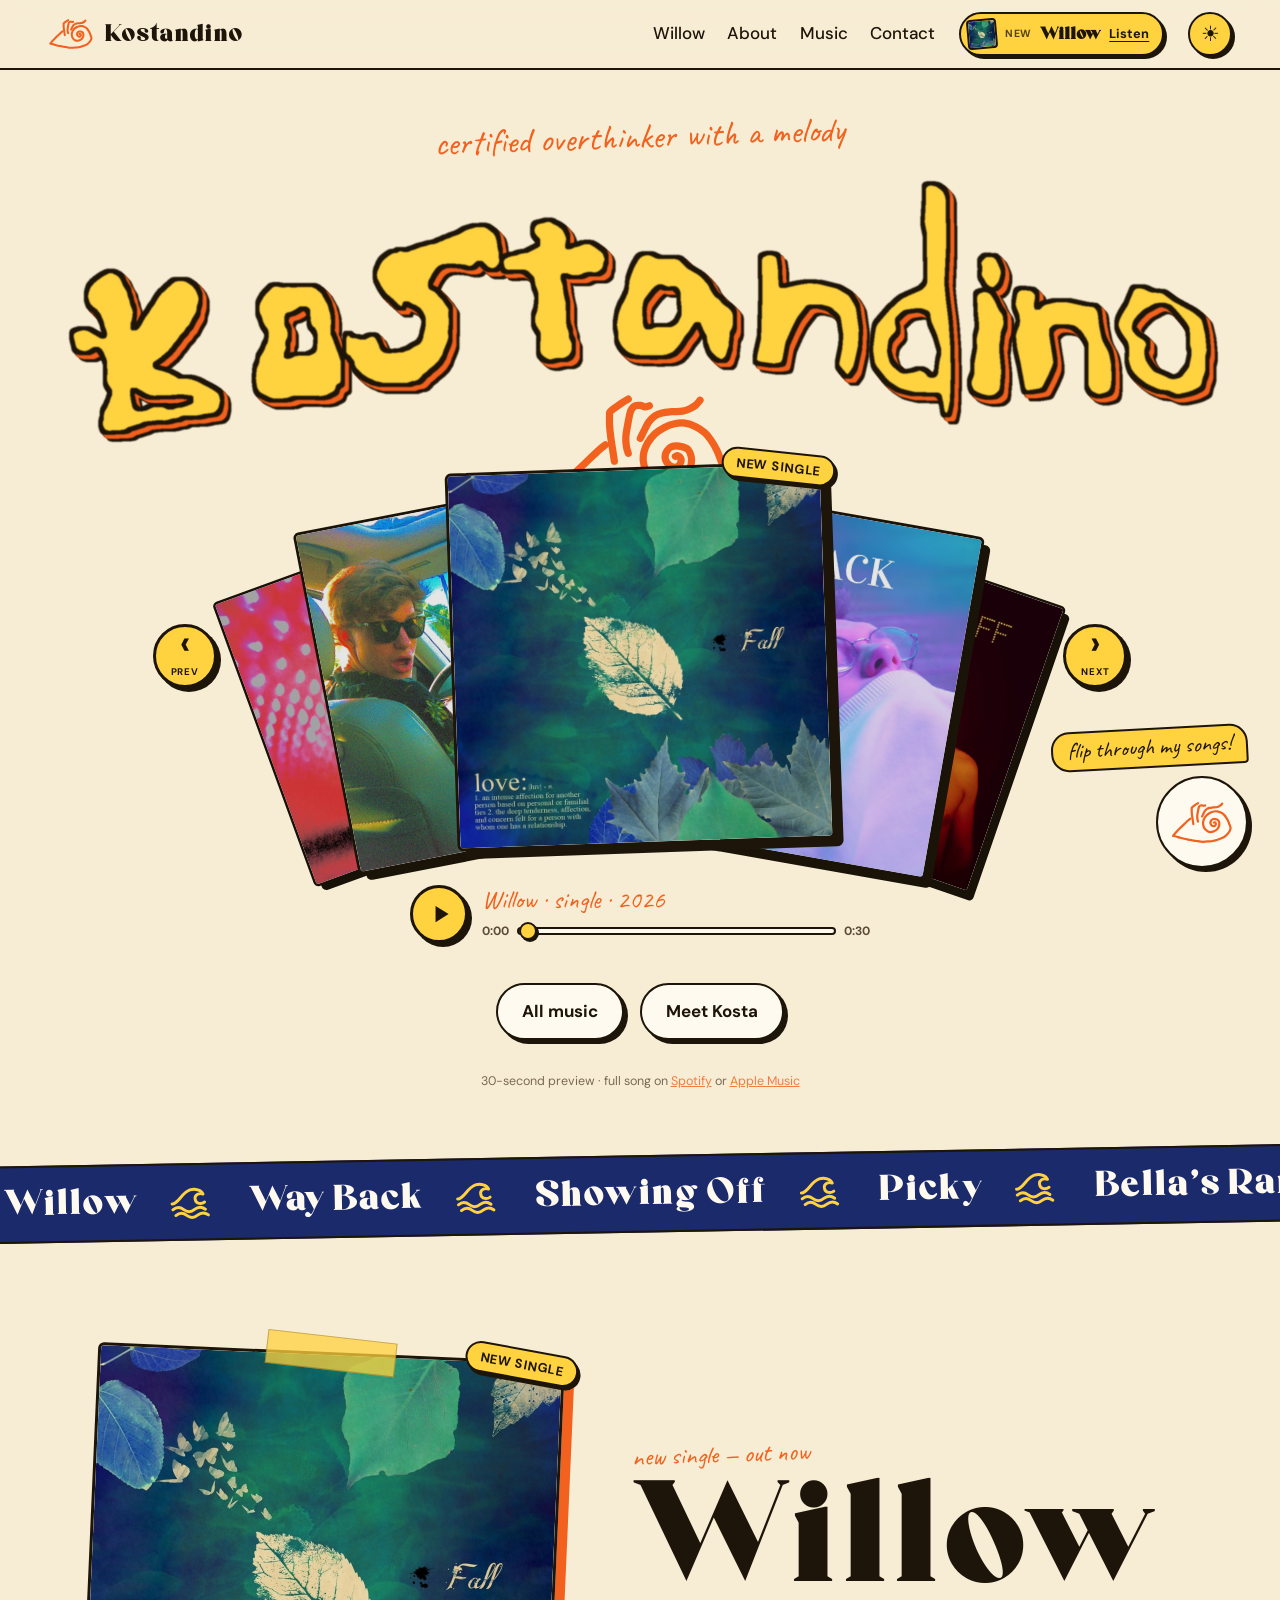
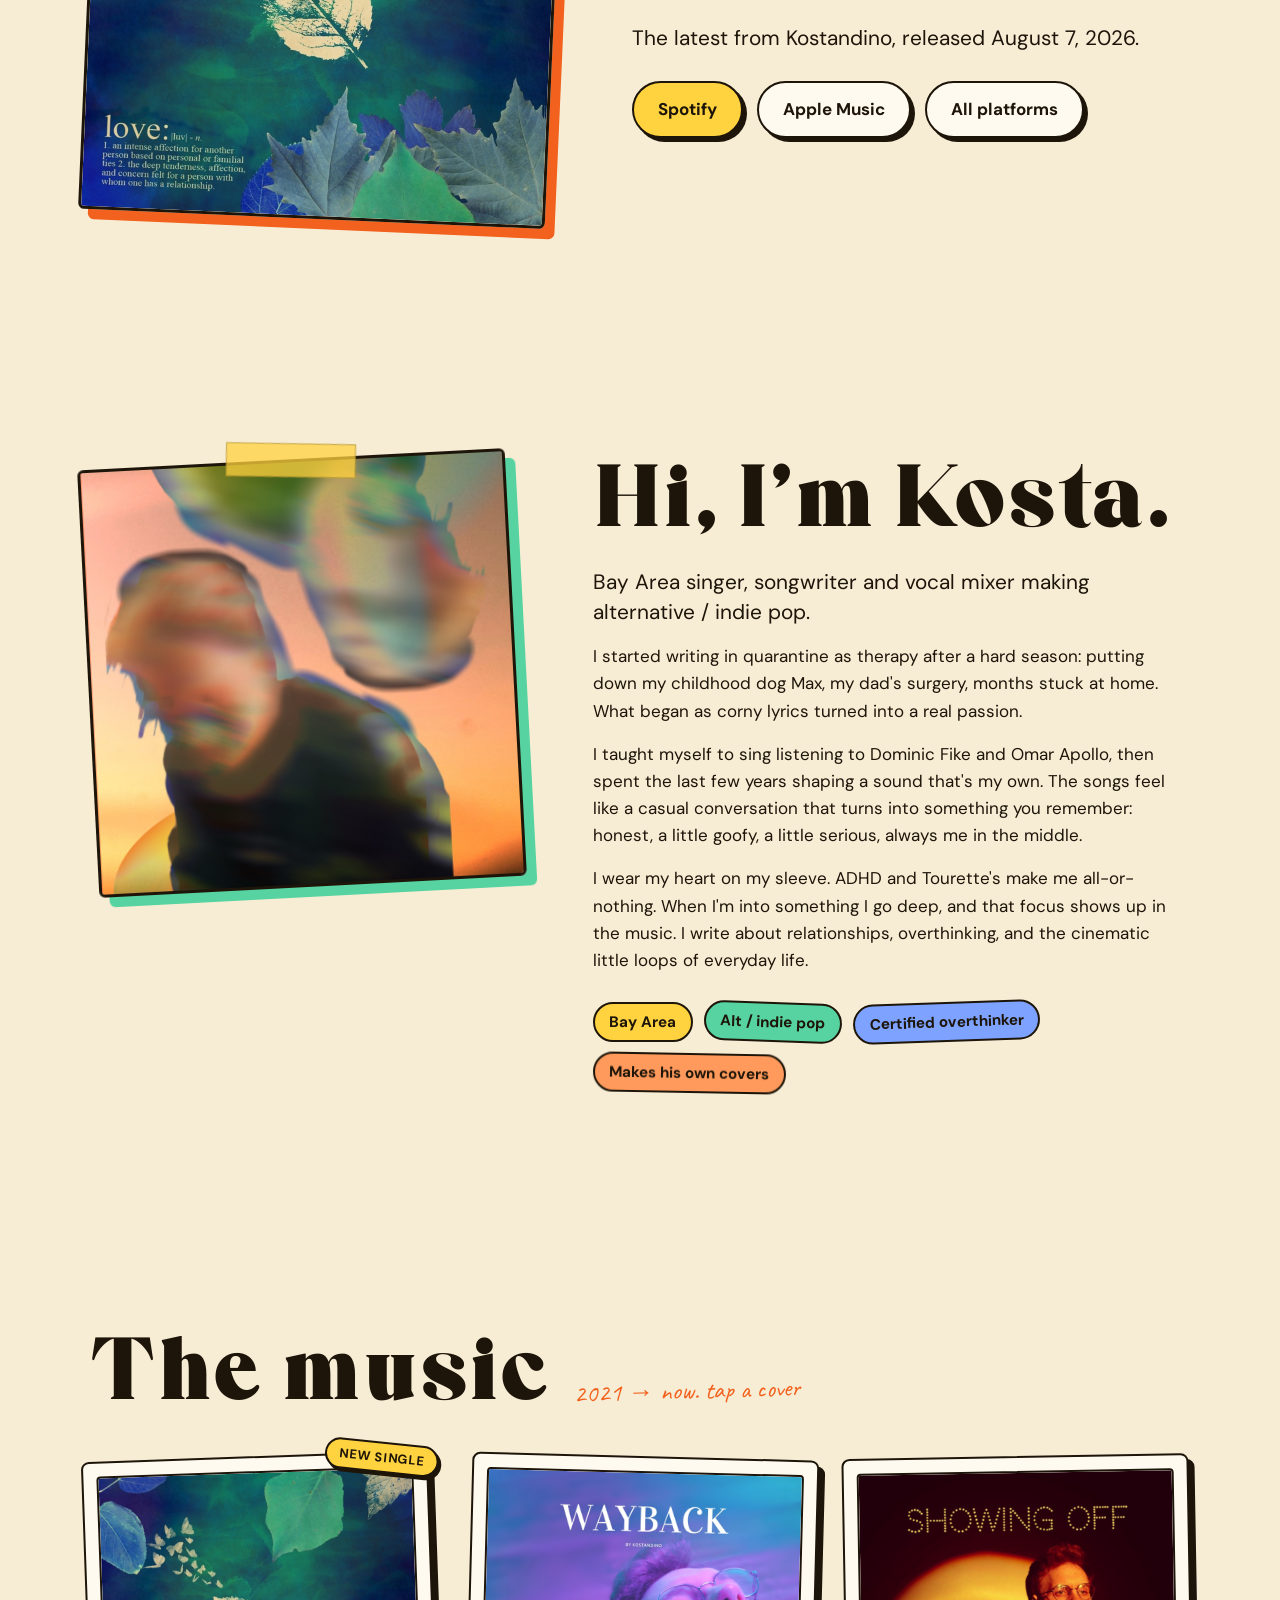
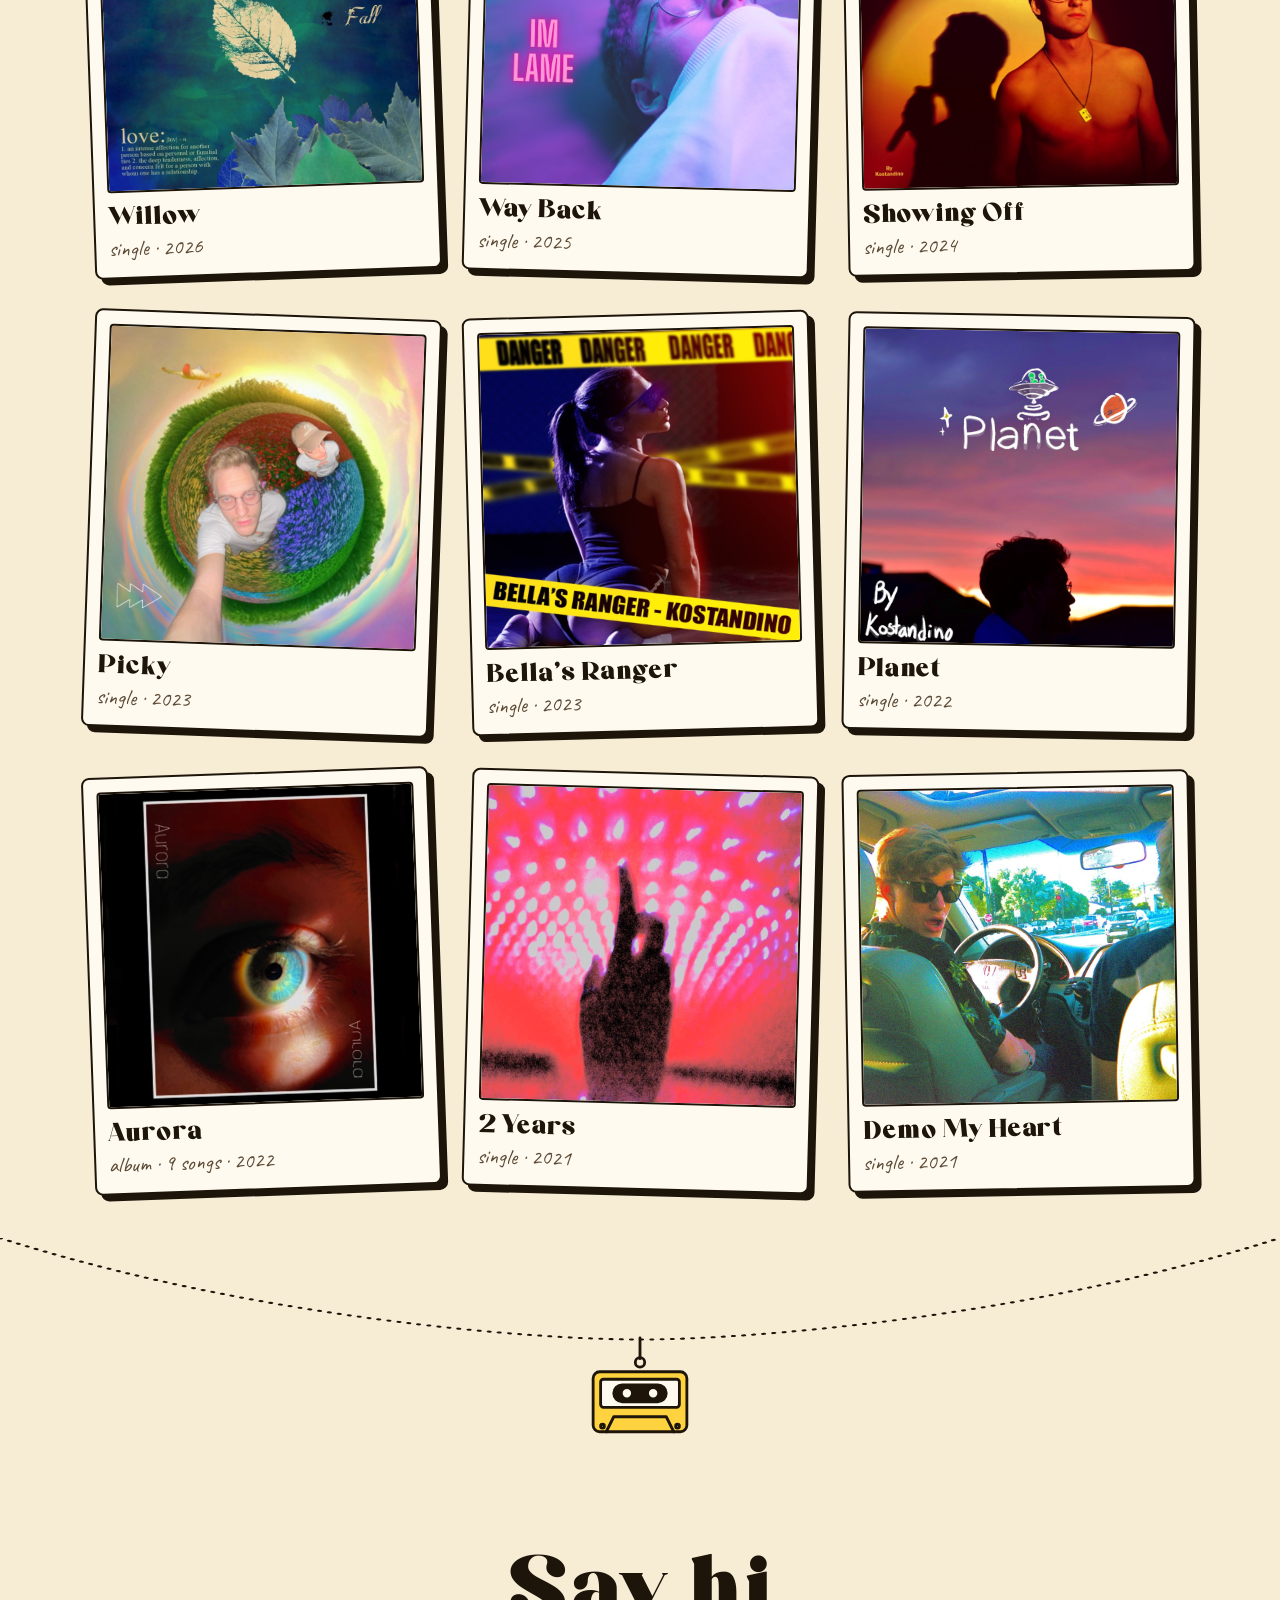
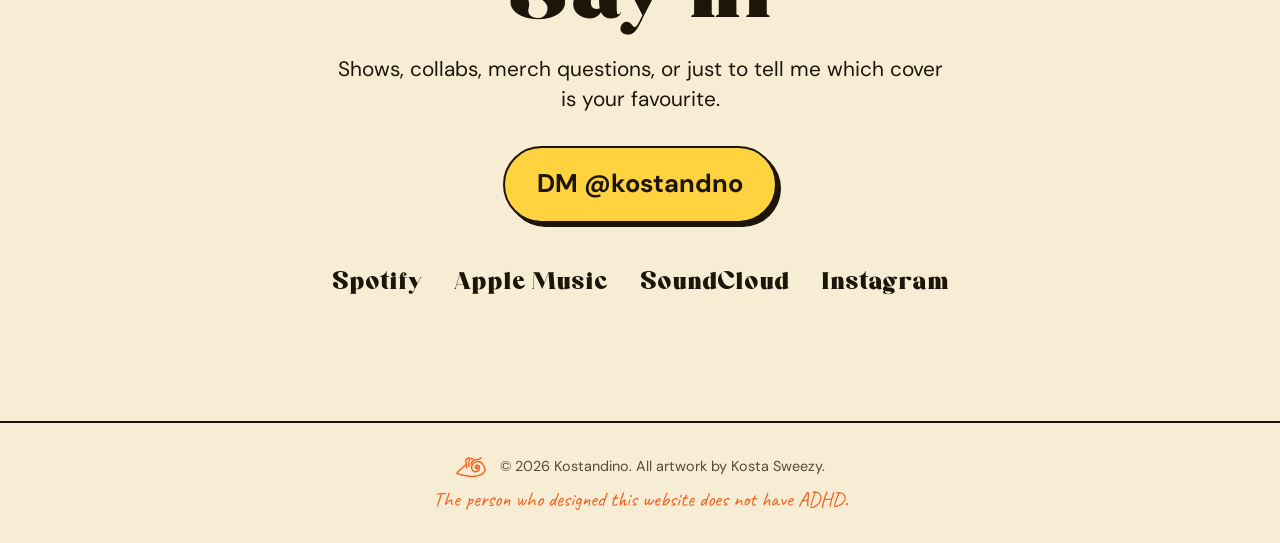
==== index.html @ 28702779 "Front-page deck with 30s previews and scrubber, Zobie bits, pinned new-single button, Kosta's bio, n" ====
<!doctype html>
<html lang="en" data-theme="day">
<head>
  <meta charset="utf-8">
  <meta name="viewport" content="width=device-width, initial-scale=1">
  <title>Kostandino</title>
  <meta name="description" content="Kostandino (Kosta Sweezy): Bay Area singer, songwriter and vocal mixer making alternative / indie pop. New single “Willow” out now.">
  <meta property="og:title" content="Kostandino">
  <meta property="og:description" content="Music, art and ZOBIE.">
  <meta property="og:image" content="assets/img/covers/willow.jpg">
  <link rel="icon" href="assets/zobie.svg?v=3" type="image/svg+xml">
  <link rel="icon" href="assets/favicon-32.png?v=3" type="image/png" sizes="32x32">
  <link rel="apple-touch-icon" href="assets/apple-touch-icon.png">
  <link rel="preconnect" href="https://fonts.googleapis.com">
  <link rel="preconnect" href="https://fonts.gstatic.com" crossorigin>
  <link href="https://fonts.googleapis.com/css2?family=Caveat:wght@500;700&family=DM+Sans:opsz,wght@9..40,400;9..40,500;9..40,700&display=swap" rel="stylesheet">
  <link rel="stylesheet" href="styles.css">
</head>
<body>
  <svg width="0" height="0" style="position:absolute" aria-hidden="true">
    <!-- Traced from Kosta's pen drawing of Zobie with hair: the body is one continuous stroke, plus three hairs -->
    <symbol id="zobie" viewBox="30 22 315 220">
      <path pathLength="1" d="M130 113 C128.3 114.3 125.0 116.5 120.0 121.0 C115.0 125.5 106.7 133.7 100.0 140.0 C93.3 146.3 86.7 152.3 80.0 159.0 C73.3 165.7 65.8 173.5 60.0 180.0 C54.2 186.5 47.5 195.0 45.0 198.0 C47.5 198.5 54.2 199.5 60.0 201.0 C65.8 202.5 73.3 205.2 80.0 207.0 C86.7 208.8 93.3 210.5 100.0 212.0 C106.7 213.5 113.3 214.7 120.0 216.0 C126.7 217.3 133.3 218.8 140.0 220.0 C146.7 221.2 153.3 222.0 160.0 223.0 C166.7 224.0 174.2 225.3 180.0 226.0 C185.8 226.7 188.3 227.2 195.0 227.0 C201.7 226.8 212.5 225.7 220.0 225.0 C227.5 224.3 233.3 224.2 240.0 223.0 C246.7 221.8 253.3 220.0 260.0 218.0 C266.7 216.0 273.3 213.8 280.0 211.0 C286.7 208.2 294.7 204.5 300.0 201.0 C305.3 197.5 308.7 193.5 312.0 190.0 C315.3 186.5 317.7 183.7 320.0 180.0 C322.3 176.3 324.7 171.7 326.0 168.0 C327.3 164.3 328.7 162.7 328.0 158.0 C327.3 153.3 324.2 146.0 322.0 140.0 C319.8 134.0 317.8 127.8 315.0 122.0 C312.2 116.2 308.3 109.8 305.0 105.0 C301.7 100.2 299.2 96.7 295.0 93.0 C290.8 89.3 285.5 85.7 280.0 83.0 C274.5 80.3 267.8 77.8 262.0 77.0 C256.2 76.2 250.7 76.8 245.0 78.0 C239.3 79.2 233.5 81.2 228.0 84.0 C222.5 86.8 216.7 90.7 212.0 95.0 C207.3 99.3 203.0 105.0 200.0 110.0 C197.0 115.0 195.2 120.0 194.0 125.0 C192.8 130.0 192.5 135.0 193.0 140.0 C193.5 145.0 195.0 150.5 197.0 155.0 C199.0 159.5 202.0 163.7 205.0 167.0 C208.0 170.3 211.2 173.0 215.0 175.0 C218.8 177.0 223.5 178.7 228.0 179.0 C232.5 179.3 237.5 178.3 242.0 177.0 C246.5 175.7 251.2 173.5 255.0 171.0 C258.8 168.5 262.3 165.5 265.0 162.0 C267.7 158.5 269.7 154.2 271.0 150.0 C272.3 145.8 273.2 141.2 273.0 137.0 C272.8 132.8 271.3 128.0 270.0 125.0 C268.7 122.0 268.0 120.7 265.0 119.0 C262.0 117.3 256.2 115.5 252.0 115.0 C247.8 114.5 243.3 114.7 240.0 116.0 C236.7 117.3 233.8 120.2 232.0 123.0 C230.2 125.8 229.0 129.8 229.0 133.0 C229.0 136.2 230.2 139.3 232.0 142.0 C233.8 144.7 237.0 147.8 240.0 149.0 C243.0 150.2 247.5 150.2 250.0 149.0 C252.5 147.8 254.2 144.3 255.0 142.0 C255.8 139.7 255.8 136.8 255.0 135.0 C254.2 133.2 251.5 131.5 250.0 131.0 C248.5 130.5 246.7 131.8 246.0 132.0"/>
      <path class="zobie-hair" pathLength="1" d="M168 37 C166.3 38.0 162.7 39.8 158.0 43.0 C153.3 46.2 143.5 53.2 140.0 56.0 C136.5 58.8 137.5 59.3 137.0 60.0 C137.0 63.3 136.7 73.3 137.0 80.0 C137.3 86.7 138.2 93.3 139.0 100.0 C139.8 106.7 141.0 113.3 142.0 120.0 C143.0 126.7 144.5 136.7 145.0 140.0"/>
      <path class="zobie-hair" pathLength="1" d="M203 48 C201.8 48.3 198.5 50.1 196.0 50.0 C193.5 49.9 190.7 47.8 188.0 47.5 C185.3 47.2 182.3 47.1 180.0 48.0 C177.7 48.9 175.5 51.0 174.0 53.0 C172.5 55.0 172.2 55.5 171.0 60.0 C169.8 64.5 168.2 73.3 167.0 80.0 C165.8 86.7 164.3 94.0 164.0 100.0 C163.7 106.0 164.3 111.5 165.0 116.0 C165.7 120.5 167.5 125.2 168.0 127.0"/>
      <path class="zobie-hair" pathLength="1" d="M287 39 C285.8 40.3 282.8 44.7 280.0 47.0 C277.2 49.3 273.7 51.3 270.0 53.0 C266.3 54.7 263.0 56.2 258.0 57.0 C253.0 57.8 245.7 57.5 240.0 58.0 C234.3 58.5 228.7 58.8 224.0 60.0 C219.3 61.2 215.7 62.5 212.0 65.0 C208.3 67.5 204.7 71.5 202.0 75.0 C199.3 78.5 197.8 82.5 196.0 86.0 C194.2 89.5 192.3 93.3 191.0 96.0 C189.7 98.7 188.5 101.0 188.0 102.0"/>
    </symbol>
    <!-- Kosta's hands, traced from his drawing of Zobie holding the page -->
    <symbol id="hand-left" viewBox="36 160 142 142"><path d="M52 200 C56 196 64 194 70 192 C76 190 83 189 88 186 C93 183 96 178 100 176 C104 174 108 172 112 171 C116 170 123 167 126 167 C129 167 129 169 132 172 C135 175 141 182 142 185 C143 188 139 190 136 192 C133 194 127 194 124 195 C121 196 123 198 120 199 C117 200 112 200 108 201 C104 202 99 204 96 206 C93 208 88 211 90 212 C92 213 102 210 108 210 C114 210 121 210 128 211 C135 212 141 215 148 217 C155 219 164 221 168 223 C172 225 171 226 170 229 C169 232 165 237 160 238 C155 239 147 237 140 237 C133 237 125 236 118 236 C111 236 100 236 100 237 C100 238 111 239 118 240 C125 241 134 243 140 245 C146 247 152 250 154 252 C156 254 156 257 153 258 C150 259 142 259 135 260 C128 261 119 262 112 262 C105 262 98 261 94 262 C90 263 86 266 88 268 C90 270 98 270 105 272 C112 274 122 276 128 278 C134 280 140 282 140 284 C140 286 135 292 130 293 C125 294 118 294 112 293 C106 292 101 288 96 286 C91 284 86 282 80 280 C74 278 68 277 62 276 C56 275 49 275 46 272 C43 269 42 262 42 256 C42 250 44 242 45 235 C46 228 47 221 48 215 C49 209 48 204 52 200 Z"/></symbol>
    <symbol id="hand-right" viewBox="388 268 140 140"><path d="M430 276 C434 274 439 273 445 274 C451 275 462 279 468 282 C474 285 475 290 480 292 C485 294 494 292 500 292 C506 292 512 292 515 295 C518 298 520 304 520 310 C520 316 519 323 518 330 C517 337 516 345 515 350 C514 355 512 358 510 362 C508 366 505 369 500 372 C495 375 487 379 480 382 C473 385 466 389 460 392 C454 395 450 399 445 400 C440 401 436 402 432 400 C428 398 423 391 422 388 C421 385 423 382 426 380 C429 378 434 380 438 378 C442 376 445 373 448 370 C451 367 454 364 458 362 C462 360 470 357 470 356 C470 355 462 356 455 355 C448 354 438 352 430 352 C422 352 416 354 410 352 C404 350 397 345 395 342 C393 339 396 337 400 335 C404 333 412 332 420 332 C428 332 438 333 445 333 C452 333 462 334 462 333 C462 332 451 328 445 325 C439 322 431 320 425 318 C419 316 410 316 408 314 C406 312 406 309 410 308 C414 307 422 309 430 309 C438 309 448 310 455 310 C462 310 469 310 470 308 C471 306 466 302 462 300 C458 298 453 298 448 296 C443 294 434 292 430 290 C426 288 422 288 422 286 C422 284 426 278 430 276 Z"/></symbol>
    <symbol id="ic-play" viewBox="0 0 24 24"><path d="M7 4.5 L19 12 L7 19.5 Z"/></symbol>
    <symbol id="ic-pause" viewBox="0 0 24 24"><rect x="5.5" y="4.5" width="4.5" height="15" rx="1"/><rect x="14" y="4.5" width="4.5" height="15" rx="1"/></symbol>
    <!-- Wave, after the icon Kosta picked -->
    <symbol id="wave" viewBox="0 0 64 44">
      <path d="M3 24 C12 24 16 9 28 5 C35 3 44 5 46 11 C40 9 34 12 35 18 C36 25 44 25 48 22"/>
      <path d="M4 32 C9 28 14 28 19 32 C24 36 29 36 34 32 C39 28 44 28 49 32"/>
      <path d="M8 40 C13 36 18 36 23 40 C28 44 33 44 38 40 C43 36 48 36 53 40"/>
    </symbol>
    <!-- Three slightly different wobbles, cycled to make the line "boil" like hand-drawn animation -->
    <filter id="boil-1"><feTurbulence type="fractalNoise" baseFrequency="0.02" numOctaves="2" seed="1"/><feDisplacementMap in="SourceGraphic" scale="3"/></filter>
    <filter id="boil-2"><feTurbulence type="fractalNoise" baseFrequency="0.02" numOctaves="2" seed="7"/><feDisplacementMap in="SourceGraphic" scale="3"/></filter>
    <filter id="boil-3"><feTurbulence type="fractalNoise" baseFrequency="0.02" numOctaves="2" seed="13"/><feDisplacementMap in="SourceGraphic" scale="3"/></filter>
  </svg>

  <header class="nav">
    <a class="brand" href="#top" aria-label="Kostandino, back to top">
      <svg class="mark"><use href="#zobie"/></svg>
      <span>Kostandino</span>
    </a>
    <nav aria-label="Main">
            <a href="#latest">Willow</a>
      <a href="#about">About</a>
      <a href="#music">Music</a>
      <a href="#contact">Contact</a>
    </nav>
    <!-- New single, pinned in the sticky bar; the cover, title and link change per release -->
    <a class="nav-single" href="https://open.spotify.com/track/4Q93FwXEhfIGorU4pDBz6H" target="_blank" rel="noopener">
      <img src="assets/img/covers/willow.jpg" alt="" width="30" height="30">
      <span class="nav-single-tag">New</span>
      <span class="nav-single-title">Willow</span>
      <span class="nav-single-cta">Listen</span>
    </a>
    <button class="theme-toggle" type="button" aria-label="Switch between day and night">
      <span class="sun">☀</span><span class="moon">☾</span>
    </button>
  </header>

  <main id="top">
    <section class="hero">
      <!-- Zobie hugging the page (head over the top, arms down the sides, hands gripping the
           edges) is parked for now: see the "hug" block in styles.css and git history to bring it back -->
      <p class="hand hero-kicker">certified overthinker with a melody</p>
      <!-- Kosta's own hand lettering, traced from his pencil sketch -->
      <h1 class="hero-title" aria-label="Kostandino">
        <img class="day-only" src="assets/img/title-day.png?v=4" alt="" width="1800" height="411">
        <img class="night-only" src="assets/img/title-night.png?v=4" alt="" width="1800" height="411">
      </h1>
      <!-- The deck: every release, flip through with the arrows or by tapping a side cover; tap the front one to play -->
      <div class="deck-wrap">
        <!-- Zobie lives behind the deck: peeks, ducks, dashes across, hugs the front cover (script.js picks the bits) -->
        <svg class="peek" aria-hidden="true"><use href="#zobie"/></svg>
        <svg class="hug-hand hug-l" aria-hidden="true"><use href="#hand-left"/></svg>
        <svg class="hug-hand hug-r" aria-hidden="true"><use href="#hand-right"/></svg>
        <button type="button" class="deck-arrow prev" aria-label="Previous song"><span>‹</span><small>prev</small></button>
        <div class="deck" aria-live="polite"></div>
        <button type="button" class="deck-arrow next" aria-label="Next song"><span>›</span><small>next</small></button>
      </div>
      <!-- Player: sits under the covers so the artwork stays clean. 30-second previews
           come from Apple's public catalogue; full songs via the links -->
      <div class="player">
        <button type="button" class="deck-play" aria-label="Play"><svg class="icon" viewBox="0 0 24 24" aria-hidden="true"><use href="#ic-play"/></svg></button>
        <p class="hand deck-caption"></p>
        <div class="scrub">
          <span class="time time-now">0:00</span>
          <input class="scrubber" type="range" min="0" max="30" step="0.1" value="0" aria-label="Seek within the preview">
          <span class="time time-end">0:30</span>
        </div>
      </div>
      <audio class="preview" preload="none"></audio>
      <div class="hero-cta">
        <a class="btn" href="#music">All music</a>
        <a class="btn" href="#about">Meet Kosta</a>
      </div>
      <p class="preview-note">30-second preview · full song on <a class="preview-spotify" href="#" target="_blank" rel="noopener">Spotify</a> or <a class="preview-apple" href="#" target="_blank" rel="noopener">Apple Music</a></p>
    </section>

    <div class="marquee" aria-hidden="true">
      <div class="marquee-track"></div>
    </div>

    <section id="latest" class="section featured">
      <div class="featured-cover">
        <a href="https://open.spotify.com/track/4Q93FwXEhfIGorU4pDBz6H" target="_blank" rel="noopener" aria-label="Listen to Willow on Spotify"><img src="assets/img/covers/willow.jpg" alt="Willow cover art: pale leaves on deep blue and green"></a>
        <span class="sticker-new">new single</span>
        <span class="tape"></span>
      </div>
      <div class="featured-text">
        <p class="hand featured-kicker">new single — out now</p>
        <h2>Willow</h2>
        <p class="lead">The latest from Kostandino, released August 7, 2026.</p>
        <div class="featured-links">
          <a class="btn primary" href="https://open.spotify.com/track/4Q93FwXEhfIGorU4pDBz6H" target="_blank" rel="noopener">Spotify</a>
          <a class="btn" href="https://music.apple.com/us/album/willow-single/6794258295" target="_blank" rel="noopener">Apple Music</a>
          <a class="btn" href="https://share.amuse.io/track/kostandino-willow" target="_blank" rel="noopener">All platforms</a>
        </div>
      </div>
    </section>

    <section id="about" class="section about">
      <div class="about-photo">
        <img src="assets/img/blur-portrait.jpg" alt="Blurred, painterly portrait of Kostandino against a sunset" loading="lazy">
        <span class="tape"></span>
      </div>
      <div class="about-text">
        <h2>Hi, I'm Kosta.</h2>
        <!-- Kosta's own bio, lightly trimmed -->
        <p class="lead">Bay Area singer, songwriter and vocal mixer making alternative / indie pop.</p>
        <p>I started writing in quarantine as therapy after a hard season: putting down my childhood dog Max, my dad's surgery, months stuck at home. What began as corny lyrics turned into a real passion.</p>
        <p>I taught myself to sing listening to Dominic Fike and Omar Apollo, then spent the last few years shaping a sound that's my own. The songs feel like a casual conversation that turns into something you remember: honest, a little goofy, a little serious, always me in the middle.</p>
        <p>I wear my heart on my sleeve. ADHD and Tourette's make me all-or-nothing. When I'm into something I go deep, and that focus shows up in the music. I write about relationships, overthinking, and the cinematic little loops of everyday life.</p>
        <ul class="stickers">
          <li>Bay Area</li>
          <li>Alt / indie pop</li>
          <li>Certified overthinker</li>
          <li>Makes his own covers</li>
        </ul>
      </div>
    </section>

    <section id="music" class="section music">
      <div class="section-head">
        <h2>The music</h2>
        <p class="hand">2021 → now. tap a cover</p>
      </div>
      <div class="releases"></div>
      <!-- He wears a cassette-tape necklace, so the site wears one too: a chain hangs
           from one edge of the page to the other below the singles, tape in the middle -->
      <figure class="necklace" aria-label="Cassette tape necklace">
        <svg class="drape-svg" viewBox="0 0 1000 260" preserveAspectRatio="none" aria-hidden="true">
          <path d="M0 0 C 200 120 420 150 500 150 C 580 150 800 120 1000 0"/>
        </svg>
        <svg class="tape-svg" viewBox="0 0 160 130" aria-hidden="true">
          <path d="M80 0 L80 22"/><circle cx="80" cy="26" r="5"/>
          <g class="cassette">
            <rect x="30" y="36" width="100" height="64" rx="7"/>
            <rect class="label" x="38" y="44" width="84" height="30" rx="3"/>
            <rect class="window" x="52" y="50" width="56" height="18" rx="9"/>
            <circle cx="66" cy="59" r="6"/><circle cx="94" cy="59" r="6"/>
            <path d="M44 100 L52 84 L108 84 L116 100"/>
            <circle cx="40" cy="94" r="2"/><circle cx="120" cy="94" r="2"/>
          </g>
        </svg>
      </figure>
    </section>

    <section id="contact" class="section contact">
      <h2>Say hi</h2>
      <p class="lead">Shows, collabs, merch questions, or just to tell me which cover is your favourite.</p>
      <a class="btn primary big-btn" data-link="instagram" href="#">DM @kostandno</a>
      <ul class="socials">
        <li><a data-link="spotify" href="#">Spotify</a></li>
        <li><a data-link="apple" href="#">Apple Music</a></li>
        <li><a data-link="soundcloud" href="#">SoundCloud</a></li>
        <li><a data-link="instagram" href="#">Instagram</a></li>
      </ul>
    </section>
  </main>

  <footer class="footer">
    <svg class="mark"><use href="#zobie"/></svg>
    <span>© <span id="year"></span> Kostandino. All artwork by Kosta Sweezy.</span>
    <p class="hand footer-note">The person who designed this website does not have ADHD.</p>
  </footer>

  <button class="mascot" type="button" aria-label="Zobie the mascot — click to say hi">
    <span class="mascot-say hand" aria-live="polite"></span>
    <span class="mascot-body"><svg class="mark"><use href="#zobie"/></svg></span>
  </button>

  <dialog class="sheet" aria-labelledby="sheet-title">
    <button class="sheet-close" type="button" aria-label="Close">×</button>
    <a class="sheet-cover-link" data-link="spotify" href="#" target="_blank" rel="noopener"><img class="sheet-cover" src="" alt=""></a>
    <div class="sheet-body">
      <p class="hand sheet-note"></p>
      <h3 id="sheet-title"></h3>
      <div class="sheet-links">
        <a class="btn primary" data-link="spotify" href="#" target="_blank" rel="noopener">Spotify</a>
        <a class="btn" data-link="apple" href="#" target="_blank" rel="noopener">Apple Music</a>
        <a class="btn" data-link="soundcloud" href="#" target="_blank" rel="noopener">SoundCloud</a>
      </div>
    </div>
  </dialog>

  <script src="script.js"></script>
</body>
</html>
---- styles.css ----
/* Headline font: Strider (Circle Font), picked by Kosta. Free for personal use only:
   buy the commercial licence at circlefont.com/product/strider before promoting the site. */
@font-face {
  font-family: 'Strider';
  src: url('assets/fonts/Strider.otf') format('opentype');
  font-display: swap;
}

/* Palette pulled from the artwork: Time Flys orange + mint, Summer Vibes
   yellow + navy stripes. Night mode borrows the blue/green Fall cover. */
:root {
  --bg: #f7ecd4;
  --bg-alt: #f2611d;
  --ink: #1d1509;
  --ink-soft: #5b4a35;
  --accent: #f2611d;
  --accent-2: #56d3a0;
  --pop: #ffd23f;
  --navy: #1b2a6b;
  --card: #fffaf0;
  --on-alt: #1d1509;
  --shadow: #1d1509;
  --pop-ink: #1d1509; /* outline + text on anything with a --pop background */
  --display: 'Strider', Georgia, 'Times New Roman', serif;
  --hand: 'Caveat', 'Bradley Hand', cursive;
  --body: 'DM Sans', system-ui, sans-serif;
}
:root[data-theme='night'] {
  --bg: #0a1b3d;
  --bg-alt: #0f5c4d;
  --ink: #f3e6c4;
  --ink-soft: #a9bfc7;
  --accent: #56d3a0;
  --accent-2: #4a6cf0;
  --pop: #ffd23f;
  --navy: #4a6cf0;
  --card: #10285a;
  --on-alt: #f3e6c4;
  --shadow: #030a1c;
  --pop-ink: #1d1509;
}

* { box-sizing: border-box; }
html { scroll-behavior: smooth; scroll-padding-top: 80px; }
[hidden] { display: none; }
body {
  margin: 0;
  background: var(--bg);
  color: var(--ink);
  font: 400 1.0625rem/1.6 var(--body);
  overflow-x: hidden;
  transition: background .4s, color .4s;
}
img { display: block; max-width: 100%; }
a { color: inherit; }
h1, h2, h3 { font-family: var(--display); font-weight: 400; line-height: .95; margin: 0; }
h2 { font-size: clamp(2.6rem, 8vw, 5.5rem); }
.hand { font-family: var(--hand); font-size: 1.6rem; line-height: 1.1; margin: 0; }
.lead { font-size: 1.3rem; line-height: 1.45; }

/* stroke-width is in the drawing's own units (it is ~315 wide), so it is set per size */
.mark {
  width: 46px; height: 32px;
  fill: none; stroke: currentColor; stroke-width: 14;
  stroke-linecap: round; stroke-linejoin: round;
  overflow: visible;
}

/* Nav */
.nav {
  position: sticky; top: 0; z-index: 10;
  display: flex; align-items: center; gap: 1.5rem;
  padding: .75rem clamp(1rem, 4vw, 3rem);
  background: color-mix(in srgb, var(--bg) 88%, transparent);
  backdrop-filter: blur(10px);
  border-bottom: 2px solid var(--ink);
}
.brand {
  display: flex; align-items: center; gap: .6rem;
  font-family: var(--display); font-size: 1.5rem; line-height: 1; text-decoration: none;
}
.brand .mark { color: var(--accent); transition: transform .6s; }
.brand:hover .mark { transform: rotate(-360deg); }
.nav nav { display: flex; gap: 1.4rem; margin-left: auto; }
.nav nav a { text-decoration: none; font-weight: 500; }
.nav nav a:hover { text-decoration: underline wavy var(--accent) 2px; text-underline-offset: 5px; }
.nav-single {
  display: flex; align-items: center; gap: .5rem;
  padding: .3rem .8rem .3rem .35rem;
  border: 2px solid var(--pop-ink); border-radius: 999px;
  background: var(--pop); color: var(--pop-ink);
  text-decoration: none; font-weight: 700; font-size: .9rem; white-space: nowrap;
  box-shadow: 3px 3px 0 var(--shadow);
  transition: transform .15s, box-shadow .15s;
}
.nav-single:hover { transform: translate(-1px, -1px); box-shadow: 4px 4px 0 var(--shadow); }
.nav-single img { width: 30px; height: 30px; border: 2px solid var(--pop-ink); border-radius: 4px; rotate: -5deg; }
.nav-single-tag { font-size: .65rem; letter-spacing: .08em; text-transform: uppercase; opacity: .75; }
.nav-single-title { font-family: var(--display); font-size: 1.05rem; line-height: 1; }
.nav-single-cta { font-size: .8rem; text-decoration: underline; text-underline-offset: 3px; }
.theme-toggle {
  width: 44px; height: 44px; flex: none;
  border: 2px solid var(--pop-ink); border-radius: 50%;
  background: var(--pop); color: var(--pop-ink);
  font-size: 1.3rem; line-height: 1; cursor: pointer;
  box-shadow: 3px 3px 0 var(--shadow);
  transition: transform .15s, box-shadow .15s;
}
.theme-toggle:hover { transform: translate(-1px, -1px) rotate(20deg); box-shadow: 4px 4px 0 var(--shadow); }
.theme-toggle .moon, [data-theme='night'] .theme-toggle .sun { display: none; }
[data-theme='night'] .theme-toggle .moon { display: inline; }

/* Buttons */
.btn {
  display: inline-block;
  padding: .8rem 1.5rem;
  border: 2px solid var(--ink); border-radius: 999px;
  background: var(--card); color: var(--ink);
  font-weight: 700; text-decoration: none;
  box-shadow: 4px 4px 0 var(--shadow);
  transition: transform .15s, box-shadow .15s;
}
.btn:hover { transform: translate(-2px, -2px); box-shadow: 6px 6px 0 var(--shadow); }
.btn:active { transform: translate(2px, 2px); box-shadow: 1px 1px 0 var(--shadow); }
.btn.primary { background: var(--pop); color: var(--pop-ink); border-color: var(--pop-ink); }

/* Hero */
.hero {
  position: relative;
  overflow-x: clip;
  min-height: min(100svh - 64px, 900px);
  overflow: hidden;
  display: grid; justify-items: center; align-content: center;
  gap: 1.25rem;
  --head-h: clamp(98px, 16.8vw, 182px); /* used by the parked Zobie hug */
  padding: 3rem 1rem 4rem;
  text-align: center;
}
.hero > * { position: relative; }
.hero-kicker { color: var(--accent); font-size: clamp(1.5rem, 3.5vw, 2.2rem); rotate: -2deg; }
.hero-title {
  width: min(92vw, 1150px);
  filter: drop-shadow(.35vw .35vw 0 var(--accent)) drop-shadow(.3vw .3vw 0 var(--shadow));
}
.hero-title img { width: 100%; height: auto; }
.night-only, [data-theme='night'] .day-only { display: none; }
[data-theme='night'] .night-only { display: block; }
/* The deck */
/* the side covers fan out to about 60% of the deck's width each side, so the arrows sit beyond that */
.deck-wrap { position: relative; display: flex; align-items: center; gap: calc(min(400px, 62vw, 42svh) * .62); margin-top: .5rem; }
.deck { position: relative; width: min(400px, 62vw, 42svh); aspect-ratio: 1; }
.deck .card {
  position: absolute; inset: 0; padding: 0; overflow: visible;
  border: 3px solid var(--ink); border-radius: 6px; background: var(--card);
  box-shadow: 8px 8px 0 var(--shadow);
  cursor: pointer;
  transition: transform .45s cubic-bezier(.3, 1.3, .5, 1), opacity .3s, filter .3s;
}
.deck .card img { display: block; width: 100%; height: 100%; object-fit: cover; border-radius: 3px; }
.deck .card[data-off='0'] { z-index: 5; transform: rotate(-2deg); }
.deck .card[data-off='-1'] { z-index: 4; transform: translate(-38%, 4%) rotate(-11deg) scale(.92); filter: brightness(.9); }
.deck .card[data-off='1'] { z-index: 4; transform: translate(38%, 6%) rotate(10deg) scale(.92); filter: brightness(.9); }
.deck .card[data-off='-2'] { z-index: 3; transform: translate(-62%, 10%) rotate(-20deg) scale(.8); filter: brightness(.8); }
.deck .card[data-off='2'] { z-index: 3; transform: translate(62%, 12%) rotate(19deg) scale(.8); filter: brightness(.8); }
.deck .card[data-off='-3'], .deck .card[data-off='3'] { z-index: 1; opacity: 0; transform: scale(.6); pointer-events: none; }
.deck .card[data-off='0']:hover { transform: rotate(-2deg) scale(1.03); }
.deck .card .sticker-new { top: -14px; right: -16px; }
.deck-arrow {
  position: relative; z-index: 6;
  flex: none; display: grid; place-items: center; width: 64px; height: 64px;
  border: 3px solid var(--pop-ink); border-radius: 50%;
  background: var(--pop); color: var(--pop-ink);
  font: 700 2.2rem/1 var(--body); cursor: pointer;
  box-shadow: 4px 4px 0 var(--shadow);
  transition: transform .15s, box-shadow .15s;
}
.deck-arrow span { line-height: .8; margin-top: -6px; }
.deck-arrow small { font: 700 .6rem var(--body); letter-spacing: .08em; text-transform: uppercase; margin-top: -4px; }
.play-badge {
  position: absolute; left: 50%; top: 50%; translate: -50% -50%;
  display: grid; place-items: center; width: 72px; height: 72px;
  border: 3px solid var(--pop-ink); border-radius: 50%;
  background: var(--pop); color: var(--pop-ink);
  box-shadow: 4px 4px 0 var(--shadow);
  opacity: 0; scale: .8; transition: opacity .25s, scale .25s;
}
@media (hover: hover) { .deck .card[data-off='0']:hover .play-badge { opacity: .92; scale: 1; } }
.play-badge svg { width: 32px; height: 32px; fill: currentColor; }
.deck-wrap .peek {
  position: absolute; left: 50%; top: 0; z-index: 0;
  width: clamp(110px, 16vw, 190px); height: clamp(77px, 11.2vw, 133px);
  translate: -50% -58%;
  fill: none; stroke: var(--accent); stroke-width: 12; stroke-linecap: round; stroke-linejoin: round;
  overflow: visible;
  animation: peek 4s ease-in-out infinite;
}
@keyframes peek { 50% { translate: -50% -70%; rotate: -5deg; } }
.deck-wrap .peek .zobie-hair { animation-duration: 2.2s; }

/* Zobie's bits. Each one overrides the idle peek animation for its duration. */
.deck-wrap .peek { --side: 0px; }
.bit-duck .peek { animation: duck 3.2s ease-in-out forwards; }
@keyframes duck {
  0% { translate: -50% -58%; }
  18% { translate: -50% 40%; }                      /* drops behind the covers */
  50% { translate: calc(-50% - 34vw) 40%; }         /* sneaks across while hidden */
  65% { translate: calc(-50% - 34vw) -62%; }        /* pops up on the left */
  85% { translate: calc(-50% - 34vw) -58%; }
  92% { translate: calc(-50% - 34vw) 40%; }
  100% { translate: -50% -58%; }
}
.bit-dash .peek { animation: dash 2.6s cubic-bezier(.4, 0, .2, 1) forwards; }
@keyframes dash {
  0% { translate: -50% -58%; }
  15% { translate: calc(-50% + 36vw) -62%; rotate: 8deg; }   /* off to the right */
  25% { translate: calc(-50% + 36vw) -62%; rotate: -4deg; }
  60% { translate: calc(-50% - 36vw) -66%; rotate: -8deg; }  /* zips across to the left */
  70% { translate: calc(-50% - 36vw) -62%; rotate: 4deg; }
  100% { translate: -50% -58%; rotate: 0deg; }
}
.bit-spin .peek { animation: spin-peek 1.4s cubic-bezier(.3, 1.3, .5, 1) forwards; }
@keyframes spin-peek { 50% { translate: -50% -110%; } 100% { rotate: -360deg; translate: -50% -58%; } }
.bit-boo .peek { animation: boo 2.2s ease-in-out forwards; }
@keyframes boo { 30% { scale: 1.8; translate: -50% -85%; } 70% { scale: 1.8; translate: -50% -85%; } 100% { scale: 1; translate: -50% -58%; } }

/* The hug: two small hands grab the front cover's edges, squeeze, and let go */
.hug-hand {
  position: absolute; top: 46%; z-index: 7; pointer-events: none;
  width: clamp(56px, 8vw, 92px); height: clamp(56px, 8vw, 92px);
  fill: var(--card); stroke: var(--accent); stroke-width: 4; stroke-linejoin: round;
  filter: drop-shadow(3px 4px 0 rgb(0 0 0 / .28));
  opacity: 0; scale: .6;
}
.hug-l { left: calc(50% - min(400px, 62vw, 42svh) / 2 - 10px); rotate: 10deg; }
.hug-r { right: calc(50% - min(400px, 62vw, 42svh) / 2 - 10px); rotate: -8deg; }
.bit-hug .hug-l { animation: hug-in-l 3s ease-in-out forwards; }
.bit-hug .hug-r { animation: hug-in-r 3s ease-in-out forwards; }
.bit-hug .peek { animation: hug-peek-up 3s ease-in-out forwards; }
@keyframes hug-in-l { 15% { opacity: 1; scale: 1; translate: 0 0; } 40% { translate: 14px 0; } 60% { translate: 10px 0; } 80% { opacity: 1; scale: 1; translate: 0 0; } 100% { opacity: 0; scale: .6; } }
@keyframes hug-in-r { 15% { opacity: 1; scale: 1; translate: 0 0; } 40% { translate: -14px 0; } 60% { translate: -10px 0; } 80% { opacity: 1; scale: 1; translate: 0 0; } 100% { opacity: 0; scale: .6; } }
@keyframes hug-peek-up { 20% { translate: -50% -78%; rotate: -6deg; } 70% { translate: -50% -78%; rotate: 6deg; } 100% { translate: -50% -58%; } }

/* Player under the covers */
.player { display: grid; grid-template-columns: auto 1fr; grid-template-rows: auto auto; column-gap: .9rem; align-items: center; width: min(460px, 86vw); margin-top: 1.25rem; text-align: left; }
.deck-play {
  grid-row: 1 / 3;
  display: grid; place-items: center; width: 58px; height: 58px;
  border: 3px solid var(--pop-ink); border-radius: 50%;
  background: var(--pop); color: var(--pop-ink); cursor: pointer;
  box-shadow: 4px 4px 0 var(--shadow);
  transition: transform .15s, box-shadow .15s;
}
.deck-play:hover { transform: translate(-1px, -1px); box-shadow: 5px 5px 0 var(--shadow); }
.deck-play .icon { width: 26px; height: 26px; fill: currentColor; }
.deck-play:not(.playing) .icon { translate: 2px 0; }
.deck-caption { margin: 0; line-height: 1; }
.scrub { display: flex; align-items: center; gap: .5rem; margin-top: .35rem; }
.time { font-size: .75rem; font-weight: 700; color: var(--ink-soft); min-width: 2.2em; }
.time-end { text-align: right; }
.scrubber {
  --p: 0%;
  flex: 1; height: 22px; margin: 0; appearance: none; background: none; cursor: pointer;
}
.scrubber::-webkit-slider-runnable-track { height: 8px; border: 2px solid var(--ink); border-radius: 999px; background: linear-gradient(to right, var(--accent) var(--p), var(--card) var(--p)); }
.scrubber::-moz-range-track { height: 8px; border: 2px solid var(--ink); border-radius: 999px; background: var(--card); }
.scrubber::-moz-range-progress { height: 8px; border-radius: 999px; background: var(--accent); }
.scrubber::-webkit-slider-thumb { appearance: none; width: 18px; height: 18px; margin-top: -7px; border: 2px solid var(--pop-ink); border-radius: 50%; background: var(--pop); box-shadow: 2px 2px 0 var(--shadow); }
.scrubber::-moz-range-thumb { width: 14px; height: 14px; border: 2px solid var(--pop-ink); border-radius: 50%; background: var(--pop); box-shadow: 2px 2px 0 var(--shadow); }
.preview-note { margin: .75rem 0 0; font-size: .78rem; color: var(--ink-soft); opacity: .8; }
.preview-note a { color: var(--accent); }
.deck-arrow:hover { transform: translate(-1px, -1px); box-shadow: 4px 4px 0 var(--shadow); }
.deck-caption { color: var(--accent); }
.hero-cta { display: flex; flex-wrap: wrap; gap: 1rem; justify-content: center; margin-top: 1.25rem; }

/* Zobie hugging the front page is parked for now (markup removed from index.html). The
   styles stay here so it can come back: add class "hug" to .hero and restore the markup. */
/* Zobie hugging the front page: head over the top edge, arms down the sides, hands gripping the page */
.hero.hug .arms {
  position: absolute; inset: 0; z-index: 0; width: 100%; height: 100%;
  fill: none; stroke: var(--accent); stroke-width: 9; stroke-linecap: round;
  pointer-events: none;
}
.hero.hug .grip {
  position: absolute; top: 60%; z-index: 4; pointer-events: none;
  width: clamp(100px, 15vw, 200px); height: clamp(100px, 15vw, 200px);
  fill: var(--card); stroke: var(--accent); stroke-width: 4; stroke-linejoin: round;
  filter: drop-shadow(4px 6px 0 rgb(0 0 0 / .28));
  animation: squeeze 5s ease-in-out infinite;
}
.grip-l { left: calc(-1 * clamp(14px, 2vw, 30px)); rotate: 8deg; }
.grip-r { right: calc(-1 * clamp(12px, 1.8vw, 26px)); rotate: -6deg; animation-delay: -2.5s; }
@keyframes squeeze { 50% { translate: 0 -6px; } }
.hero.hug .peek {
  position: absolute; z-index: 1; left: 50%; translate: -50% 0; top: 0;
  width: clamp(140px, 24vw, 260px); height: var(--head-h);
  fill: var(--bg); stroke: var(--accent); stroke-width: 8; /* filled, so the arms start behind him */ stroke-linecap: round; stroke-linejoin: round;
  overflow: visible;
  animation: hug-peek 4s ease-in-out infinite;
}
@keyframes hug-peek { 50% { translate: -50% -10px; rotate: -4deg; } }

/* Marquee */
.marquee {
  overflow: hidden;
  background: var(--navy); color: #fffaf0;
  border-block: 2px solid var(--ink);
  rotate: -1deg; scale: 1.02;
}
.marquee-track {
  display: flex; width: max-content;
  font-family: var(--display); font-size: clamp(1.4rem, 3vw, 2.2rem);
  padding: .5rem 0;
  animation: slide 28s linear infinite;
}
.marquee-track > * { padding: 0 1rem; white-space: nowrap; }
.marquee-track button { border: 0; background: none; color: inherit; font: inherit; cursor: pointer; }
.marquee-track button:hover { color: var(--pop); text-decoration: underline wavy 2px; text-underline-offset: 6px; }
.marquee:hover .marquee-track { animation-play-state: paused; }
.marquee-track .wave { width: 2.2em; height: 1.5em; fill: none; stroke: var(--pop); stroke-width: 4; stroke-linecap: round; stroke-linejoin: round; align-self: center; }
@keyframes slide { to { transform: translateX(-50%); } }

/* Sections */
.section { position: relative; max-width: 1200px; margin: 0 auto; padding: clamp(4rem, 10vw, 7.5rem) clamp(1rem, 4vw, 3rem); }
.section-head { display: flex; flex-wrap: wrap; align-items: baseline; gap: .5rem 1.5rem; margin-bottom: 2.5rem; }
.section-head .hand { color: var(--accent); rotate: -1.5deg; }


/* "new single" sticker on the cover */
.sticker-new {
  position: absolute; top: -12px; right: -14px; z-index: 2;
  padding: .3rem .8rem;
  background: var(--pop); color: var(--pop-ink);
  border: 2px solid var(--pop-ink); border-radius: 999px;
  font: 700 .8rem var(--body); letter-spacing: .06em; text-transform: uppercase;
  rotate: 8deg; box-shadow: 3px 3px 0 var(--shadow);
}
.release { position: relative; }

/* Cassette necklace: a dotted chain hangs from one edge of the page to the other
   below the singles, with the tape hooked on at the lowest point */
.music { padding-bottom: 15rem; }
.music .necklace { left: calc(50% - 50vw); right: calc(50% - 50vw); }
.necklace {
  position: absolute; left: 0; right: 0; bottom: 1rem;
  height: 11rem; margin: 0; pointer-events: none;
}
.drape-svg { position: absolute; inset: 0; width: 100%; height: 100%; fill: none; stroke: var(--ink); stroke-width: 3; stroke-dasharray: 1 7; stroke-linecap: round; }
.tape-svg {
  /* the chain's low point is 150/260 of the way down; the hook's top sits right on it */
  position: absolute; left: 50%; top: calc(150 / 260 * 100% - 2px); margin-left: -75px;
  width: 150px; fill: none; stroke: var(--ink); stroke-width: 3; stroke-linecap: round; stroke-linejoin: round; overflow: visible;
  transform-origin: 50% 0; animation: swing 4s ease-in-out infinite;
}
.cassette { stroke: var(--pop-ink); }
.cassette rect:first-child { fill: var(--pop); }
.cassette .label { fill: #fffaf0; }
.cassette .window { fill: #1d1509; }
.cassette circle { fill: #fffaf0; }
@keyframes swing { 50% { transform: rotate(2.5deg); } }

/* Featured release */
.featured { display: grid; grid-template-columns: minmax(0, 5fr) minmax(0, 6fr); gap: clamp(2rem, 6vw, 5rem); align-items: center; }
.featured-cover { position: relative; rotate: 2.5deg; }
.featured-cover a { display: block; }
.featured-cover img { border: 3px solid var(--ink); border-radius: 6px; box-shadow: 10px 10px 0 var(--accent); }
.featured-kicker { color: var(--accent); rotate: -2deg; margin-bottom: .5rem; }
.featured-text h2 { font-size: clamp(4rem, 13vw, 9rem); }
.featured-text .lead { margin: 1rem 0 1.75rem; }
.featured-links { display: flex; flex-wrap: wrap; gap: .9rem; }

/* Releases */
.releases { display: grid; grid-template-columns: repeat(auto-fill, minmax(min(280px, 100%), 1fr)); gap: 2.5rem 2rem; }
.release {
  display: grid; gap: .35rem;
  padding: .8rem .8rem 1rem;
  background: var(--card); color: var(--ink);
  border: 2px solid var(--ink); border-radius: 8px;
  box-shadow: 6px 6px 0 var(--shadow);
  font: inherit; text-align: left; cursor: pointer;
  rotate: var(--tilt);
  transition: rotate .25s, transform .25s, box-shadow .25s;
}
.release:hover, .release:focus-visible { rotate: 0deg; transform: translateY(-6px); box-shadow: 10px 12px 0 var(--accent); }
.release img { aspect-ratio: 1; object-fit: cover; border: 2px solid var(--ink); border-radius: 4px; margin-bottom: .4rem; }
.release-title { font-family: var(--display); font-size: 1.6rem; line-height: 1.05; }
.release-note { color: var(--ink-soft); font-size: 1.35rem; }

/* About */
.about { display: grid; grid-template-columns: minmax(0, 5fr) minmax(0, 7fr); gap: clamp(2rem, 6vw, 5rem); align-items: start; }
.about-photo { position: sticky; top: 6rem; rotate: -3deg; }
.about-photo img { border: 3px solid var(--ink); border-radius: 6px; box-shadow: 10px 10px 0 var(--accent-2); }
.tape {
  position: absolute; top: -16px; left: 50%;
  width: 130px; height: 34px; translate: -50% 0; rotate: 4deg;
  background: color-mix(in srgb, var(--pop) 75%, transparent);
  border: 1px solid color-mix(in srgb, var(--ink) 25%, transparent);
}
.about-text h2 { margin-bottom: 1.5rem; }
.about-text p { margin: 0 0 1rem; max-width: 34em; }
.stickers { display: flex; flex-wrap: wrap; gap: .7rem; padding: 0; margin: 1.75rem 0 0; list-style: none; }
.stickers li {
  padding: .35rem .9rem;
  border: 2px solid var(--pop-ink); border-radius: 999px;
  font-weight: 700; font-size: .95rem; color: var(--pop-ink);
  background: var(--pop);
}
.stickers li:nth-child(2) { background: #56d3a0; rotate: 2deg; }
.stickers li:nth-child(3) { background: #7da2ff; rotate: -2deg; }
.stickers li:nth-child(4) { background: #ff9a5c; rotate: 1deg; }

/* Contact */
.contact { text-align: center; }
.contact .lead { max-width: 30em; margin: 1.25rem auto 2rem; }
.big-btn { font-size: clamp(1.1rem, 3vw, 1.6rem); padding: 1rem 2rem; }
.socials { display: flex; flex-wrap: wrap; justify-content: center; gap: .5rem 2rem; padding: 0; margin: 2.5rem 0 0; list-style: none; }
.socials a { font-family: var(--display); font-size: 1.5rem; text-decoration: none; }
.socials a:hover { color: var(--accent); text-decoration: underline wavy 2px; text-underline-offset: 6px; }

.footer {
  display: flex; flex-wrap: wrap; align-items: center; justify-content: center; gap: .6rem .8rem;
  padding: 2rem 1rem; border-top: 2px solid var(--ink);
  font-size: .9rem; color: var(--ink-soft);
}
.footer-note { flex-basis: 100%; margin: 0; text-align: center; font-size: 1.3rem; color: var(--accent); }
.footer .mark { width: 32px; height: 22px; color: var(--accent); }

/* Zobie, the mascot: draws himself in, then floats in the corner */
.mascot {
  position: fixed; right: clamp(.75rem, 3vw, 2rem); bottom: clamp(.75rem, 3vw, 2rem); z-index: 9;
  display: grid; justify-items: end; gap: .5rem;
  padding: 0; border: 0; background: none; color: var(--accent);
  cursor: pointer;
  transition: rotate .5s cubic-bezier(.3, 1.6, .5, 1);
}
.mascot-body {
  display: grid; place-items: center;
  width: 92px; height: 92px;
  background: var(--card);
  border: 2px solid var(--ink); border-radius: 50%;
  box-shadow: 4px 4px 0 var(--shadow);
  animation: bob 3.2s ease-in-out infinite;
}
.mascot .mark {
  width: 64px; height: 45px; stroke-width: 11;
  stroke-dasharray: 1; stroke-dashoffset: 1;
  animation: draw 1.8s .4s ease-in-out forwards, boil .45s steps(1) infinite;
}
.mascot.hop .mascot-body { animation: hop .7s cubic-bezier(.3, 1.4, .6, 1); }
.mascot-say {
  max-width: 13rem;
  padding: .3rem .9rem .4rem;
  background: var(--pop); color: var(--pop-ink);
  border: 2px solid var(--pop-ink); border-radius: 18px 18px 4px 18px;
  font-size: 1.4rem; text-align: left;
  opacity: 0; translate: 0 8px; rotate: -3deg;
  transition: opacity .25s, translate .25s;
  pointer-events: none;
}
.mascot-say.show { opacity: 1; translate: 0 0; }
@keyframes boil {
  0% { filter: url(#boil-1); }
  33% { filter: url(#boil-2); }
  66% { filter: url(#boil-3); }
}
/* Zobie's hair sways from the roots */
.zobie-hair { transform-box: fill-box; transform-origin: 50% 100%; animation: sway 2.6s ease-in-out infinite; }
.zobie-hair:nth-of-type(3) { animation-delay: -.5s; }
.zobie-hair:nth-of-type(4) { transform-origin: 0% 100%; animation-delay: -1s; }
@keyframes sway { 50% { rotate: 7deg; } }
@keyframes draw { to { stroke-dashoffset: 0; } }
@keyframes bob { 50% { translate: 0 -8px; rotate: -5deg; } }
@keyframes hop {
  30% { translate: 0 -46px; rotate: -200deg; }
  60% { translate: 0 0; rotate: -360deg; scale: 1.12 .88; }
  100% { translate: 0 0; rotate: -360deg; }
}

/* Release sheet */
.sheet {
  width: min(880px, calc(100vw - 2rem)); padding: 0;
  background: var(--card); color: var(--ink);
  border: 3px solid var(--ink); border-radius: 12px;
  box-shadow: 12px 12px 0 var(--accent);
}
.sheet[open] { display: grid; grid-template-columns: 1fr 1fr; }
.sheet::backdrop { background: rgb(10 10 20 / .65); backdrop-filter: blur(4px); }
.sheet-cover-link { display: block; }
.sheet-cover { width: 100%; aspect-ratio: 1; object-fit: cover; }
.sheet-body { display: grid; align-content: center; gap: 1rem; padding: 2rem; }
.sheet-body h3 { font-size: clamp(2.2rem, 5vw, 3.5rem); }
.sheet-note { color: var(--accent); }
.sheet-links { display: flex; flex-wrap: wrap; gap: .75rem; margin-top: .5rem; }
.sheet-close {
  position: absolute; top: .6rem; right: .6rem; z-index: 1;
  width: 40px; height: 40px;
  border: 2px solid var(--ink); border-radius: 50%;
  background: var(--card); color: var(--ink);
  font-size: 1.5rem; line-height: 1; cursor: pointer;
}

:focus-visible { outline: 3px solid var(--accent-2); outline-offset: 3px; }

@media (max-width: 760px) {
  .nav nav { display: none; }
  .nav-single { margin-left: auto; padding-right: .6rem; }
  .nav-single-tag, .nav-single-cta { display: none; }
  .mascot-body { width: 68px; height: 68px; }
  .mascot .mark { width: 48px; height: 34px; }
  .mascot-say { font-size: 1.2rem; }
  .deck { width: min(240px, 56vw); }
  .deck-wrap { gap: calc(min(240px, 56vw) * .5); }
  .deck-arrow { width: 48px; height: 48px; font-size: 1.6rem; }
  .hero .grip { top: 52%; }
  .hero .arms { stroke-width: 10; }
  .theme-toggle { margin-left: 0; }
  .about { grid-template-columns: 1fr; }
  .featured { grid-template-columns: 1fr; }
  .featured-cover { max-width: 420px; margin: 0 auto; }
  .about-photo { max-width: 420px; margin: 0 auto; }
  .sheet[open] { grid-template-columns: 1fr; }
  .sheet-body { padding: 1.25rem 1.25rem 1.75rem; }
}

@media (prefers-reduced-motion: reduce) {
  html { scroll-behavior: auto; }
  *, *::before, *::after { animation: none !important; transition: none !important; }
  .mascot .mark { stroke-dashoffset: 0; }
}
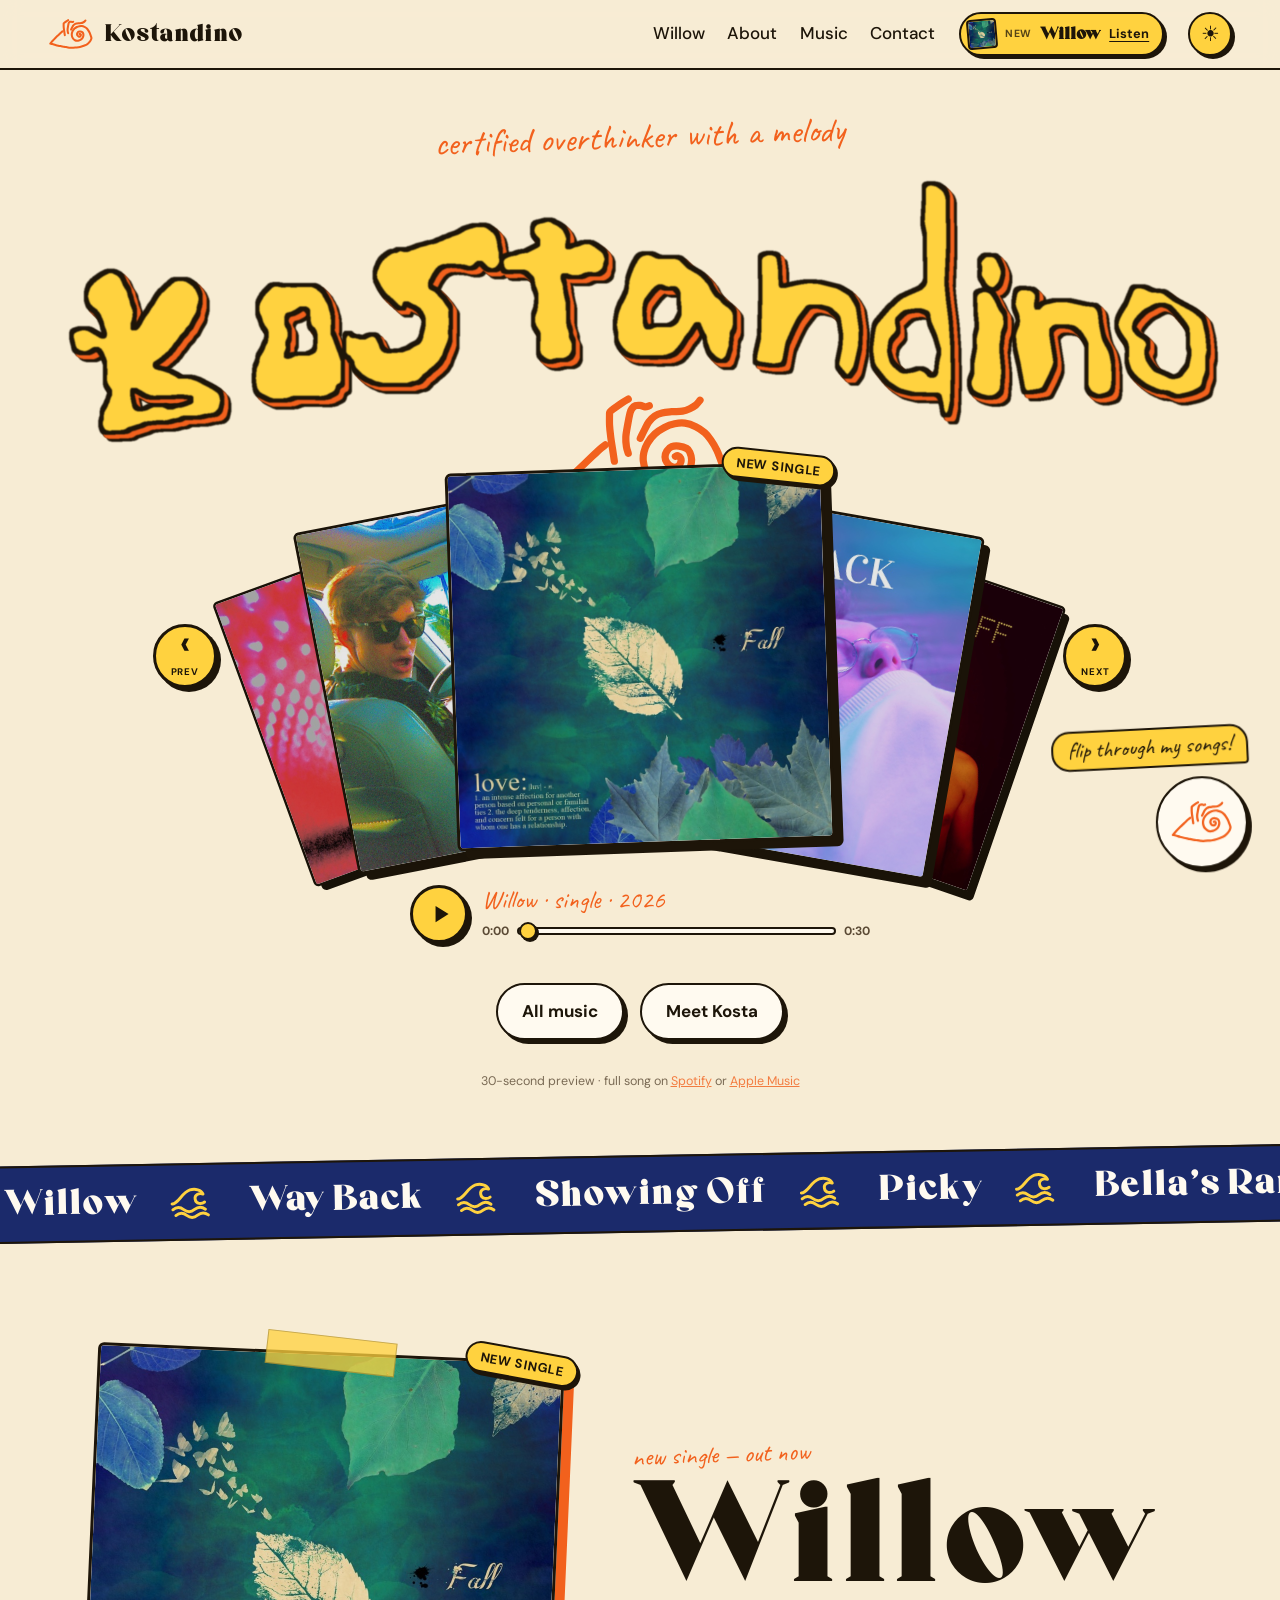
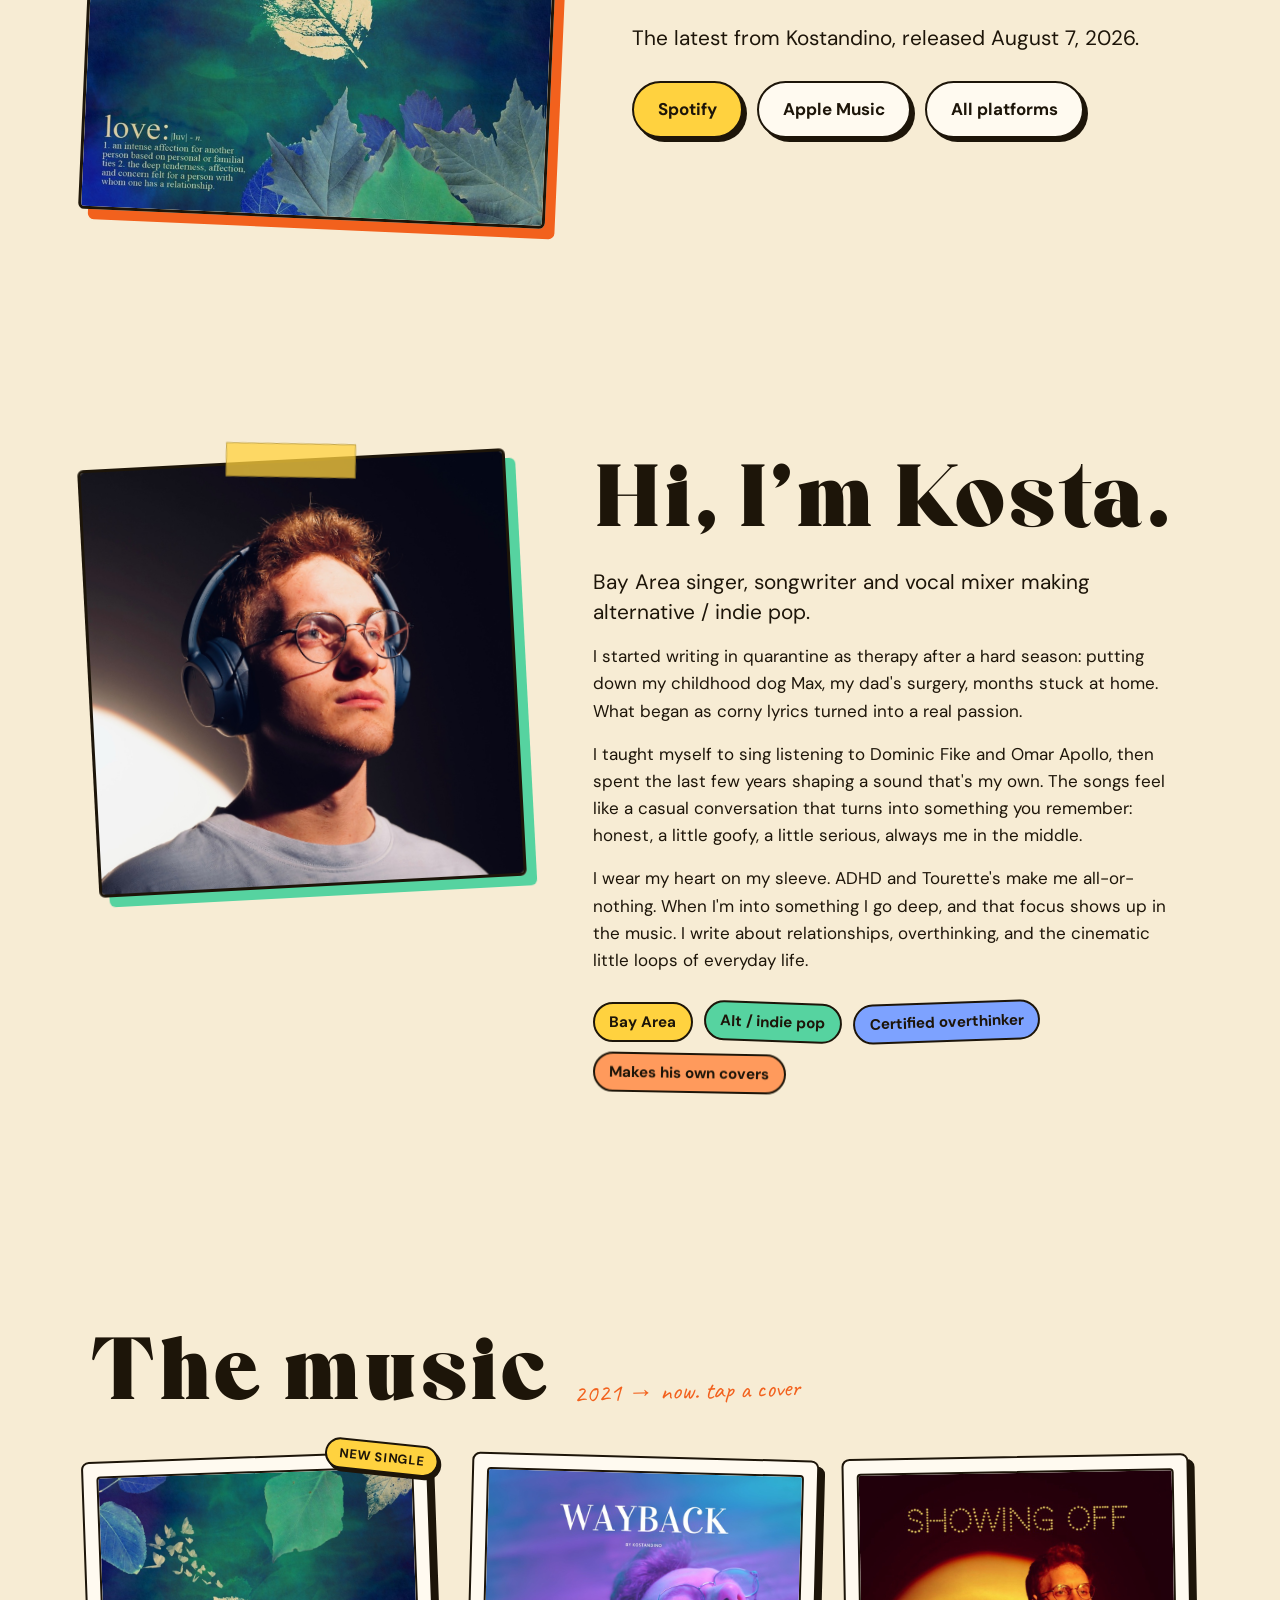
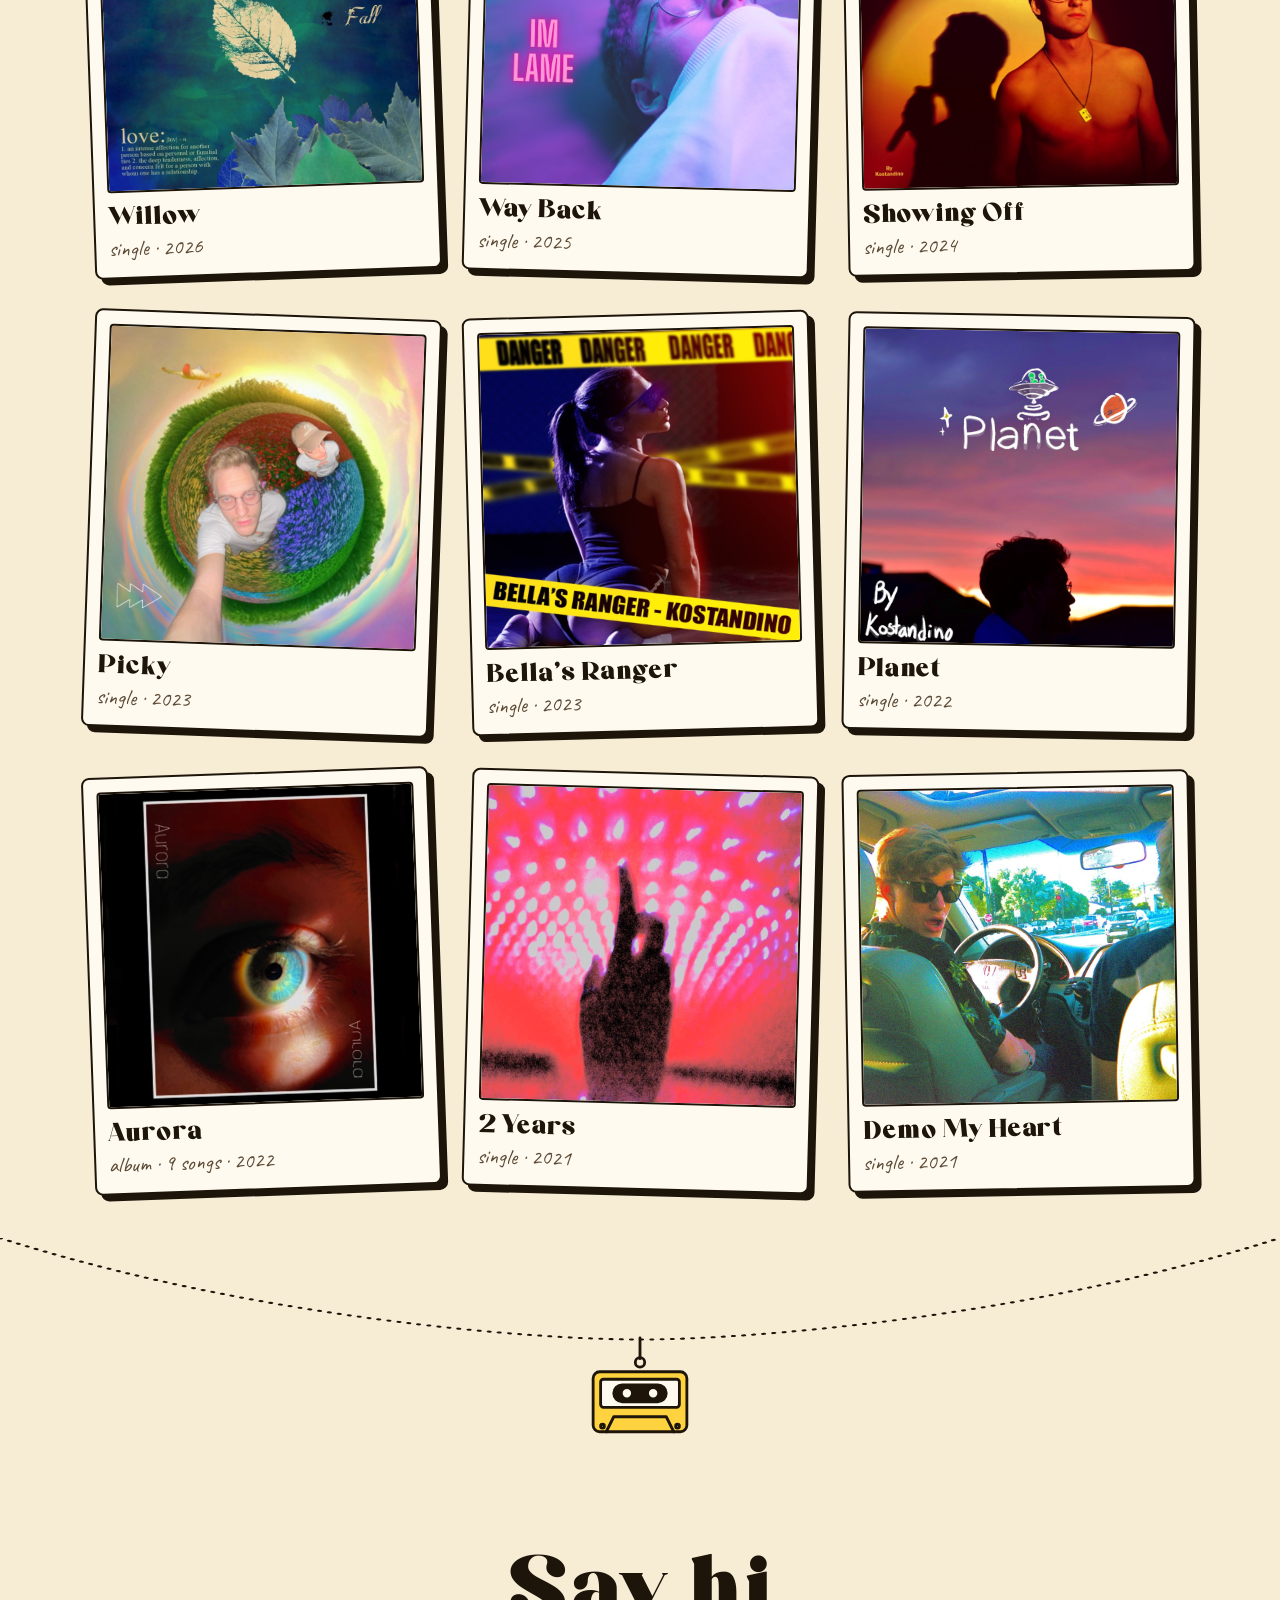
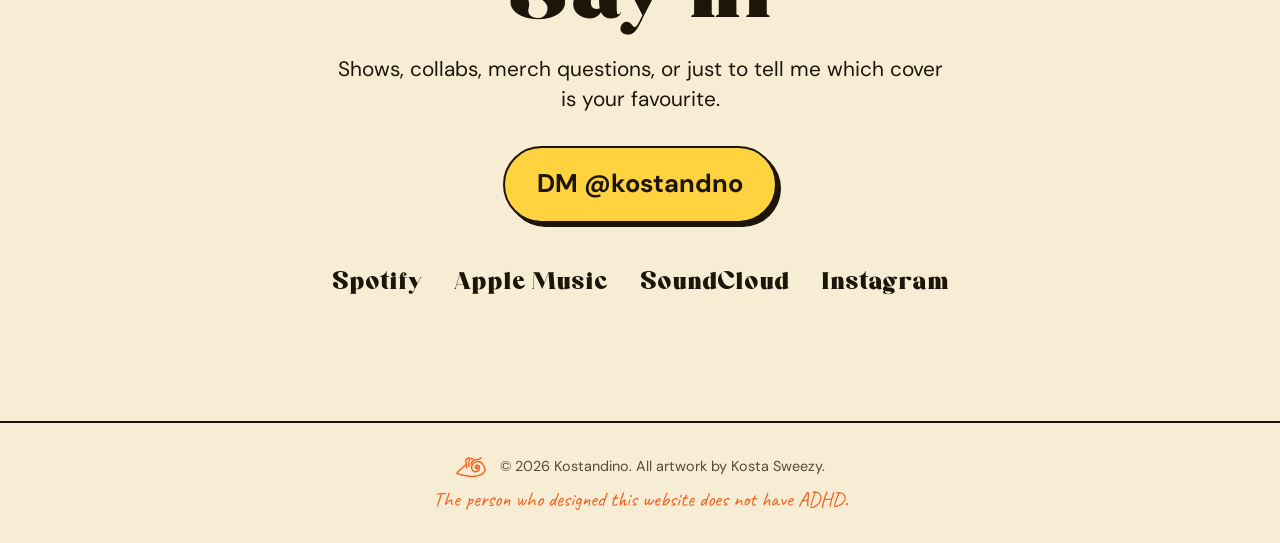
==== commit 05f593e9: "Kosta's photo in the about section; steadier mascot on scroll" ====
--- a/index.html
+++ b/index.html
@@ -128,7 +128,7 @@
 
     <section id="about" class="section about">
       <div class="about-photo">
-        <img src="assets/img/blur-portrait.jpg" alt="Blurred, painterly portrait of Kostandino against a sunset" loading="lazy">
+        <img src="assets/img/kosta.jpg" alt="Kosta in round glasses and blue headphones, lit from the side" loading="lazy">
         <span class="tape"></span>
       </div>
       <div class="about-text">
--- a/styles.css
+++ b/styles.css
@@ -130,13 +130,13 @@
   overflow-x: clip;
   min-height: min(100svh - 64px, 900px);
   overflow: hidden;
-  display: grid; justify-items: center; align-content: center;
+  display: grid; grid-template-columns: minmax(0, 1fr); justify-items: center; align-content: center;
   gap: 1.25rem;
   --head-h: clamp(98px, 16.8vw, 182px); /* used by the parked Zobie hug */
   padding: 3rem 1rem 4rem;
   text-align: center;
 }
-.hero > * { position: relative; }
+.hero > * { position: relative; max-width: 100%; }
 .hero-kicker { color: var(--accent); font-size: clamp(1.5rem, 3.5vw, 2.2rem); rotate: -2deg; }
 .hero-title {
   width: min(92vw, 1150px);
@@ -185,6 +185,11 @@
   opacity: 0; scale: .8; transition: opacity .25s, scale .25s;
 }
 @media (hover: hover) { .deck .card[data-off='0']:hover .play-badge { opacity: .92; scale: 1; } }
+/* touch screens have no hover, so the front cover always shows a small play badge in its corner */
+@media (hover: none) {
+  .deck .card[data-off='0'] .play-badge { opacity: 1; scale: 1; left: auto; top: auto; right: 10px; bottom: 10px; translate: 0 0; width: 52px; height: 52px; }
+  .deck .card[data-off='0'] .play-badge svg { width: 24px; height: 24px; }
+}
 .play-badge svg { width: 32px; height: 32px; fill: currentColor; }
 .deck-wrap .peek {
   position: absolute; left: 50%; top: 0; z-index: 0;
@@ -430,7 +435,6 @@
   display: grid; justify-items: end; gap: .5rem;
   padding: 0; border: 0; background: none; color: var(--accent);
   cursor: pointer;
-  transition: rotate .5s cubic-bezier(.3, 1.6, .5, 1);
 }
 .mascot-body {
   display: grid; place-items: center;
@@ -507,9 +511,19 @@
   .mascot-body { width: 68px; height: 68px; }
   .mascot .mark { width: 48px; height: 34px; }
   .mascot-say { font-size: 1.2rem; }
-  .deck { width: min(240px, 56vw); }
-  .deck-wrap { gap: calc(min(240px, 56vw) * .5); }
-  .deck-arrow { width: 48px; height: 48px; font-size: 1.6rem; }
+  /* phones: the deck fills the width, side covers fan less, arrows sit over the fan's edges */
+  .deck { width: min(230px, 58vw); }
+  .deck-wrap { width: 100%; justify-content: center; gap: 0; margin-top: 1.25rem; }
+  .deck-arrow { position: absolute; top: 50%; translate: 0 -50%; width: 46px; height: 46px; font-size: 1.5rem; }
+  .deck-arrow.prev { left: 0; }
+  .deck-arrow.next { right: 0; }
+  .deck .card[data-off='-1'] { transform: translate(-30%, 4%) rotate(-10deg) scale(.9); }
+  .deck .card[data-off='1'] { transform: translate(30%, 6%) rotate(9deg) scale(.9); }
+  .deck .card[data-off='-2'] { transform: translate(-46%, 10%) rotate(-18deg) scale(.78); }
+  .deck .card[data-off='2'] { transform: translate(46%, 12%) rotate(17deg) scale(.78); }
+  .deck-wrap .peek { width: 100px; height: 70px; }
+  .player { width: 100%; }
+  .about-photo { position: relative; top: auto; }
   .hero .grip { top: 52%; }
   .hero .arms { stroke-width: 10; }
   .theme-toggle { margin-left: 0; }
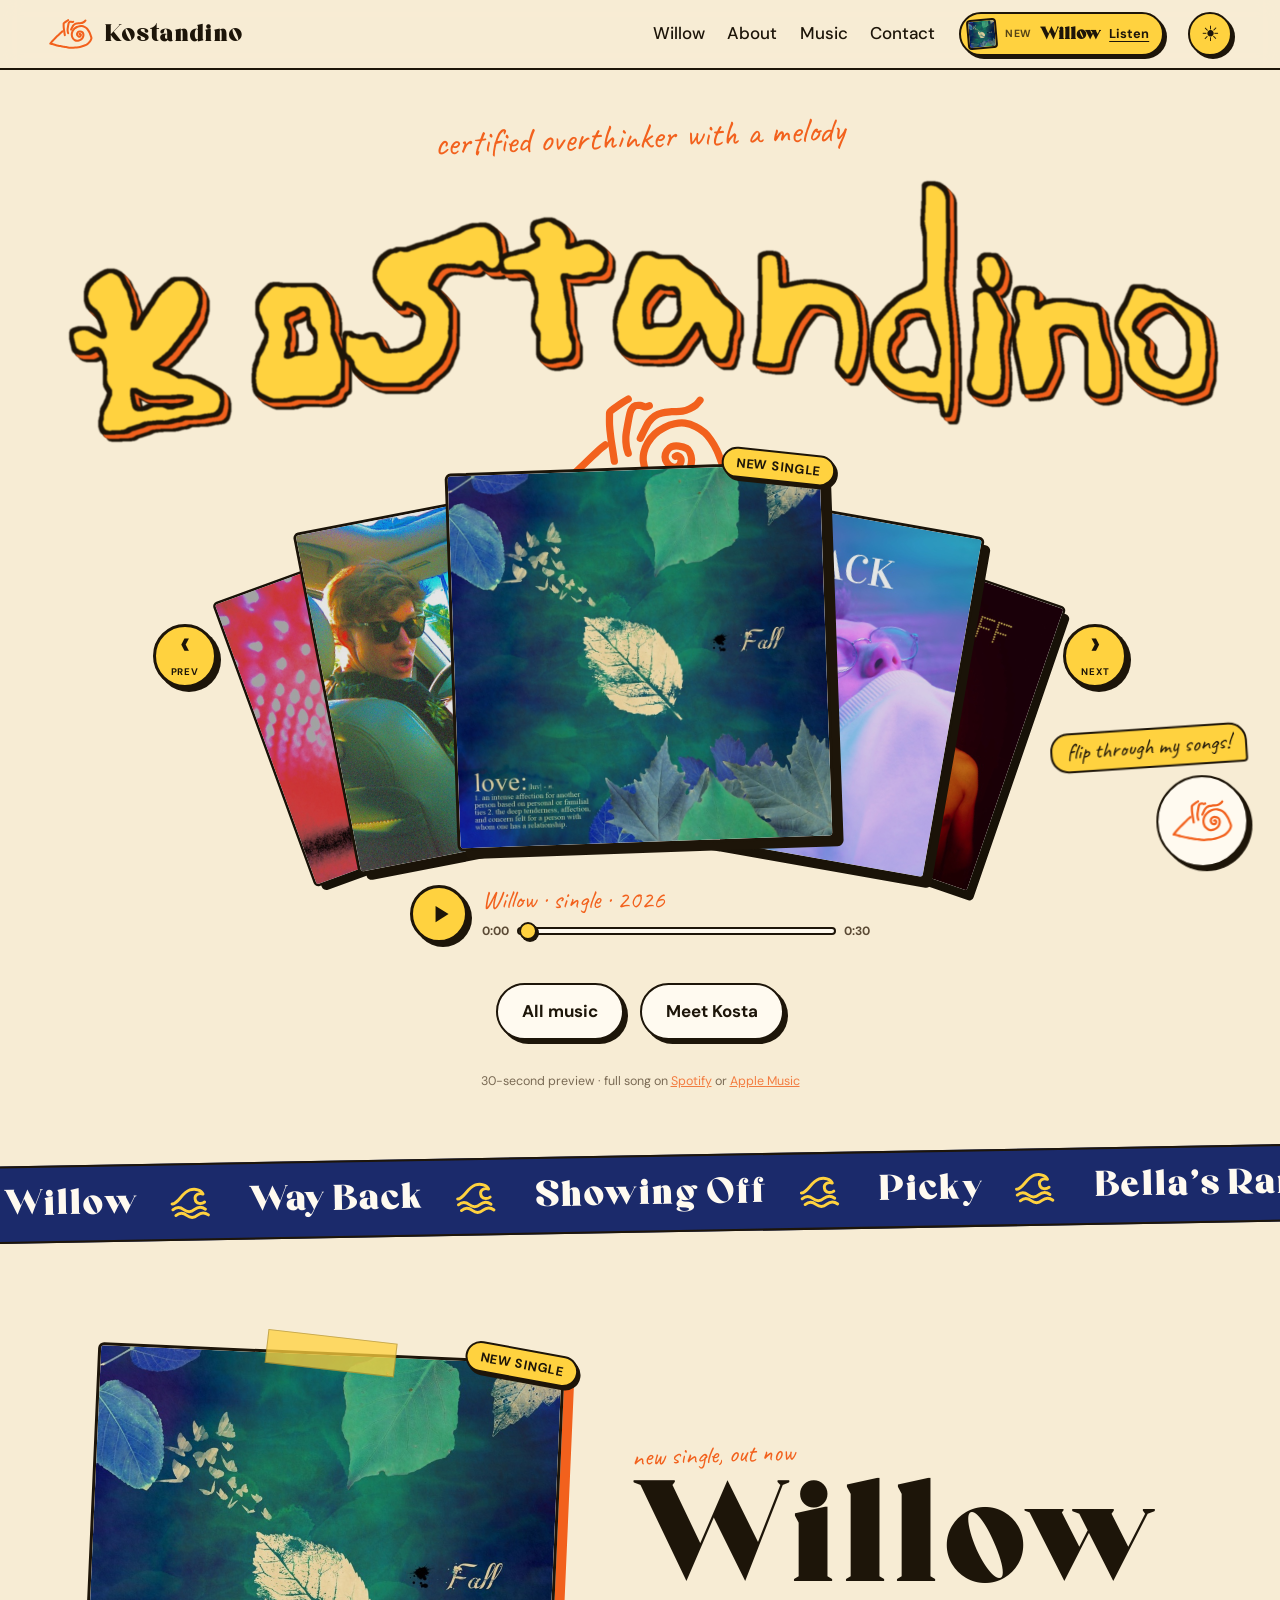
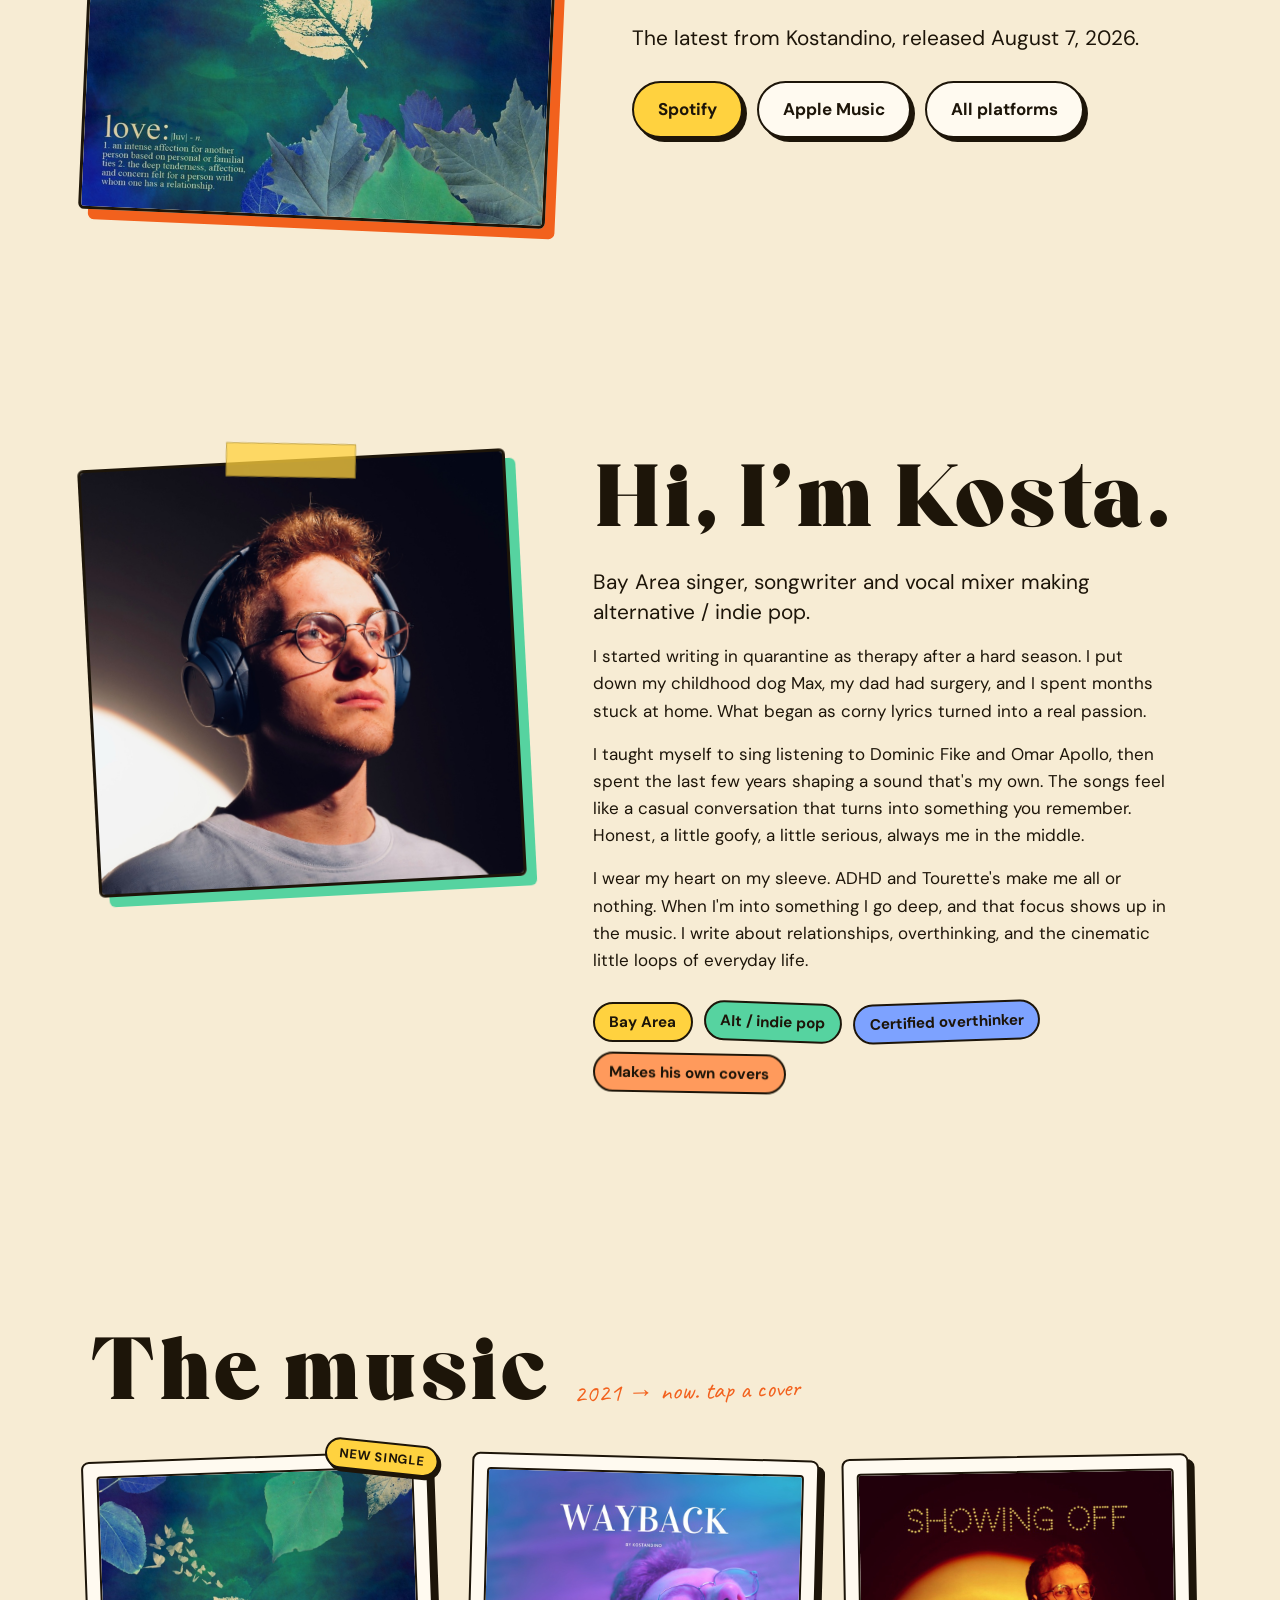
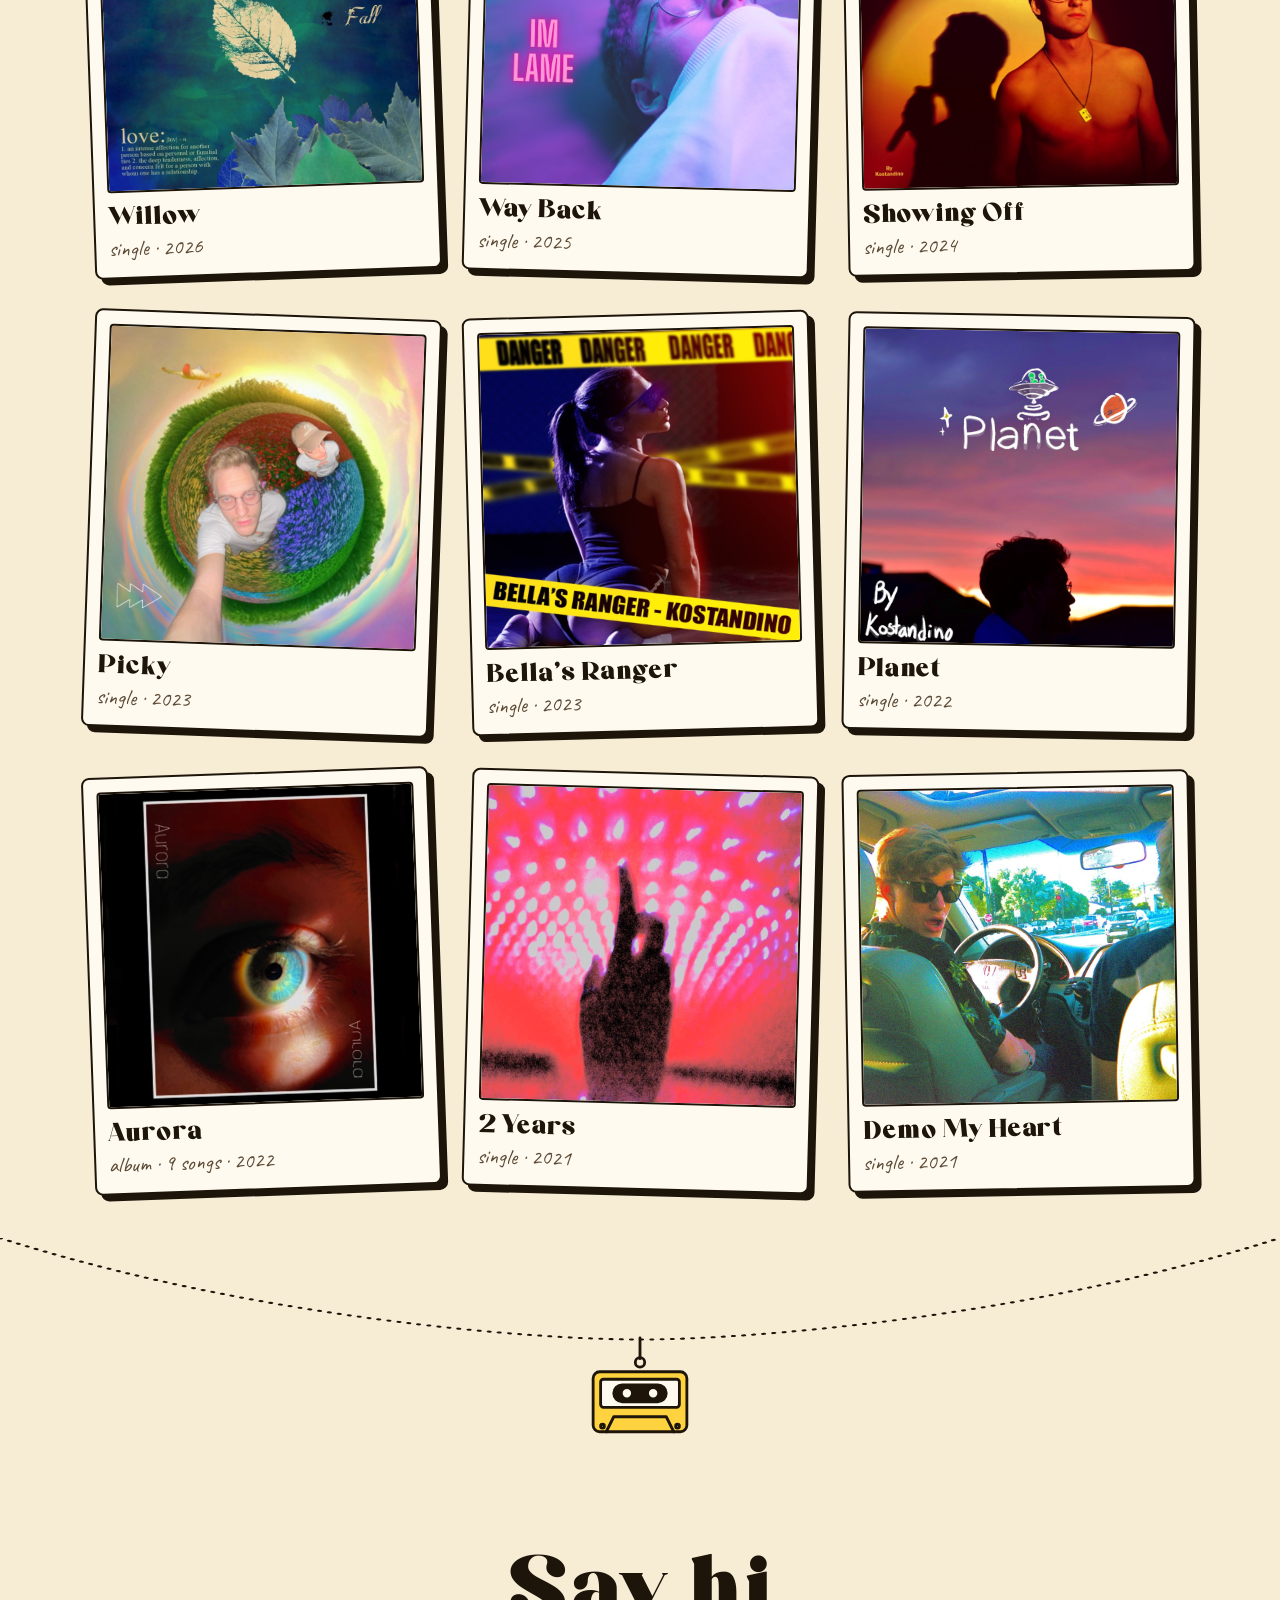
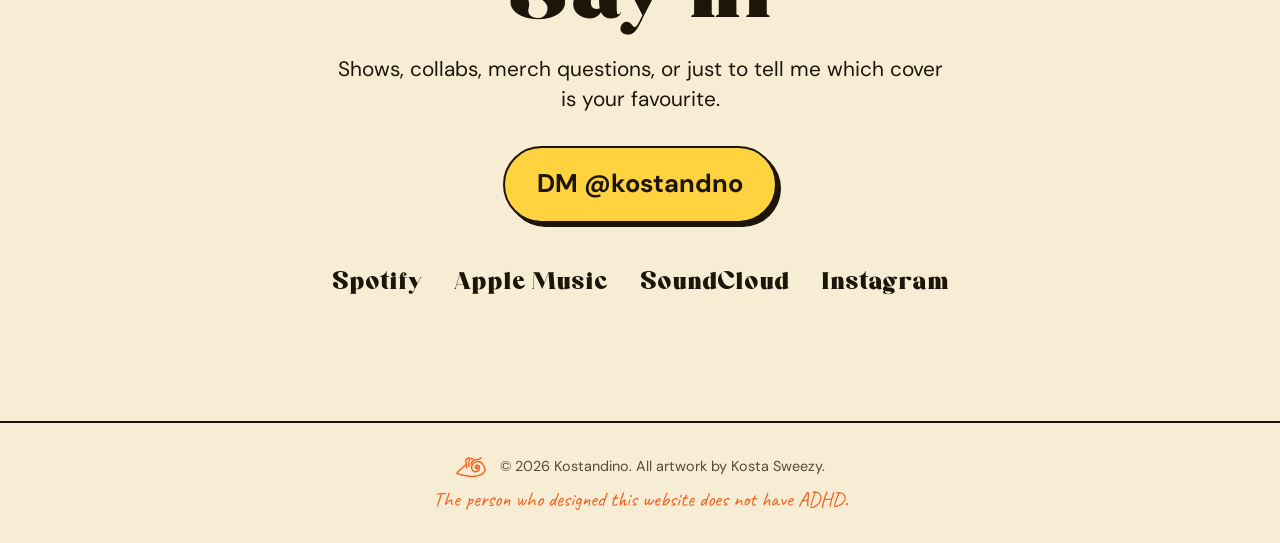
==== commit 4721734a: "Take the dashes out of the bio" ====
--- a/index.html
+++ b/index.html
@@ -115,7 +115,7 @@
         <span class="tape"></span>
       </div>
       <div class="featured-text">
-        <p class="hand featured-kicker">new single — out now</p>
+        <p class="hand featured-kicker">new single, out now</p>
         <h2>Willow</h2>
         <p class="lead">The latest from Kostandino, released August 7, 2026.</p>
         <div class="featured-links">
@@ -135,9 +135,9 @@
         <h2>Hi, I'm Kosta.</h2>
         <!-- Kosta's own bio, lightly trimmed -->
         <p class="lead">Bay Area singer, songwriter and vocal mixer making alternative / indie pop.</p>
-        <p>I started writing in quarantine as therapy after a hard season: putting down my childhood dog Max, my dad's surgery, months stuck at home. What began as corny lyrics turned into a real passion.</p>
-        <p>I taught myself to sing listening to Dominic Fike and Omar Apollo, then spent the last few years shaping a sound that's my own. The songs feel like a casual conversation that turns into something you remember: honest, a little goofy, a little serious, always me in the middle.</p>
-        <p>I wear my heart on my sleeve. ADHD and Tourette's make me all-or-nothing. When I'm into something I go deep, and that focus shows up in the music. I write about relationships, overthinking, and the cinematic little loops of everyday life.</p>
+        <p>I started writing in quarantine as therapy after a hard season. I put down my childhood dog Max, my dad had surgery, and I spent months stuck at home. What began as corny lyrics turned into a real passion.</p>
+        <p>I taught myself to sing listening to Dominic Fike and Omar Apollo, then spent the last few years shaping a sound that's my own. The songs feel like a casual conversation that turns into something you remember. Honest, a little goofy, a little serious, always me in the middle.</p>
+        <p>I wear my heart on my sleeve. ADHD and Tourette's make me all or nothing. When I'm into something I go deep, and that focus shows up in the music. I write about relationships, overthinking, and the cinematic little loops of everyday life.</p>
         <ul class="stickers">
           <li>Bay Area</li>
           <li>Alt / indie pop</li>
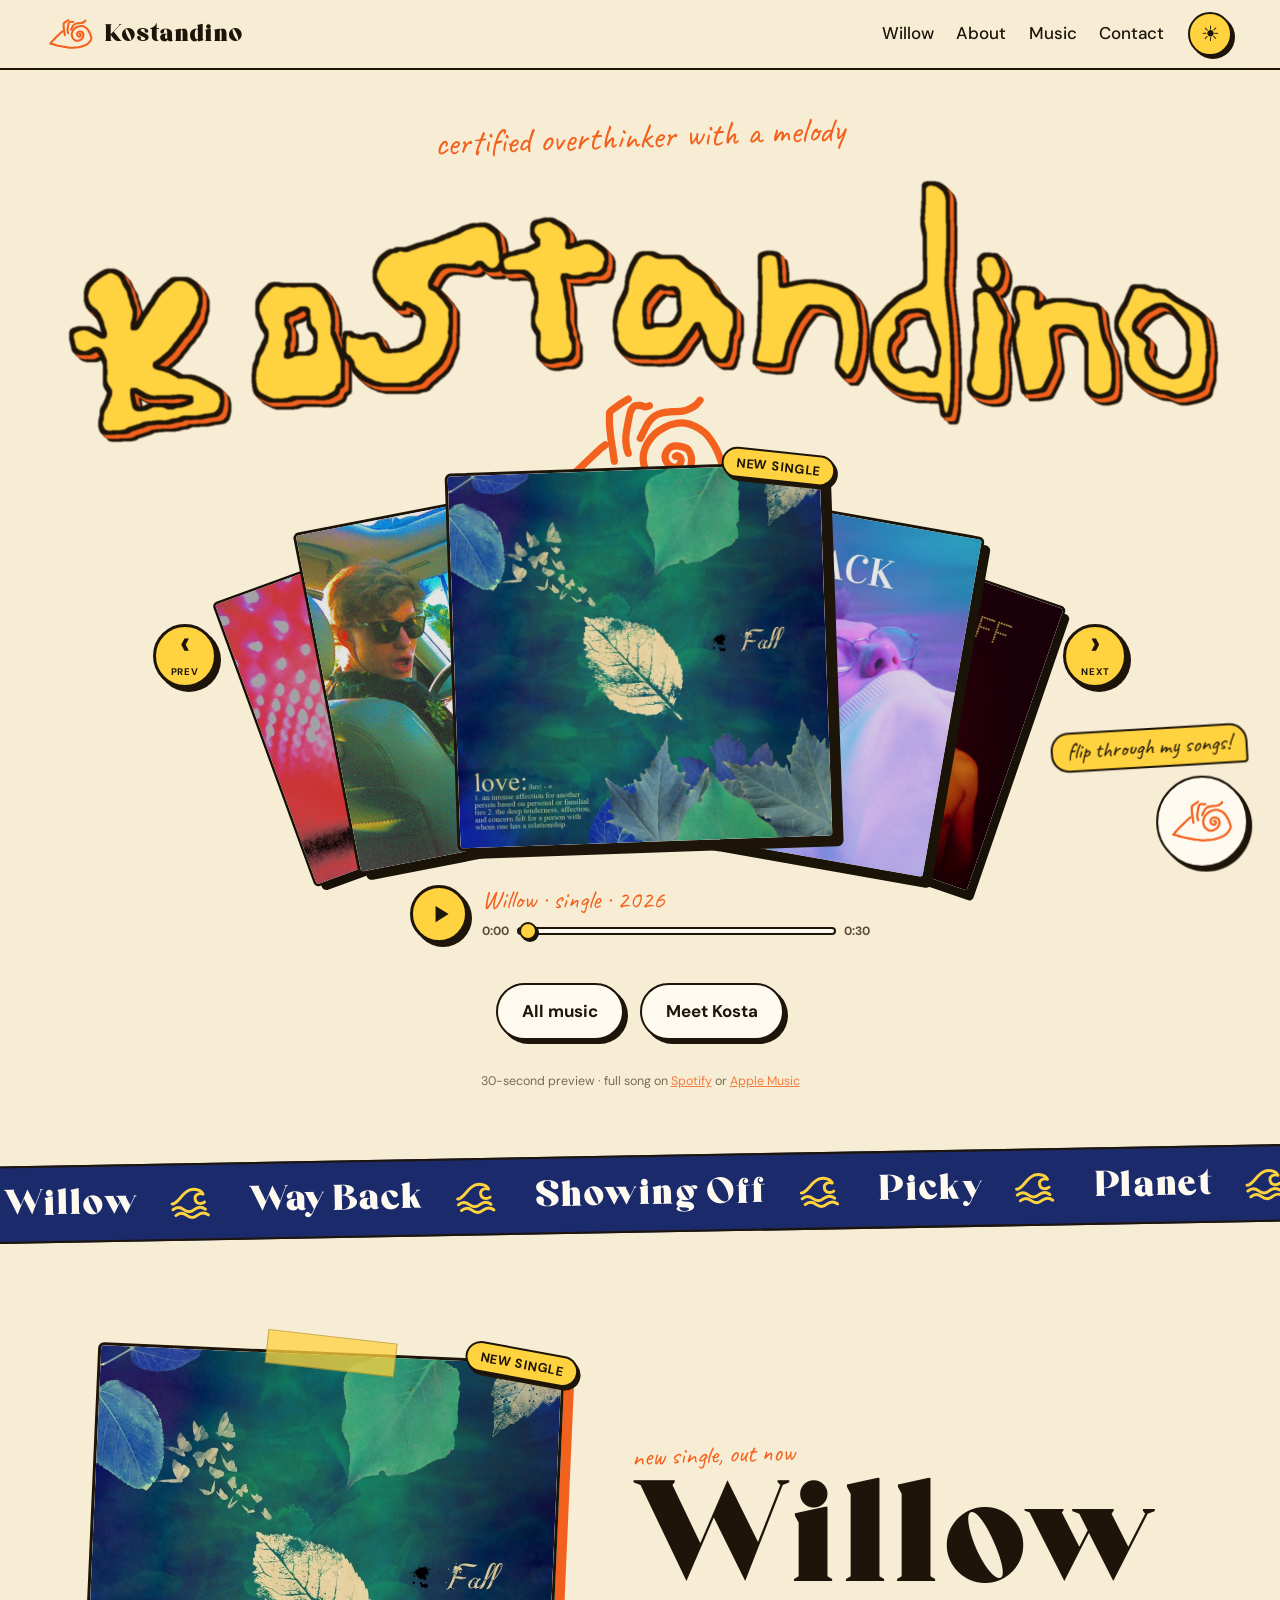
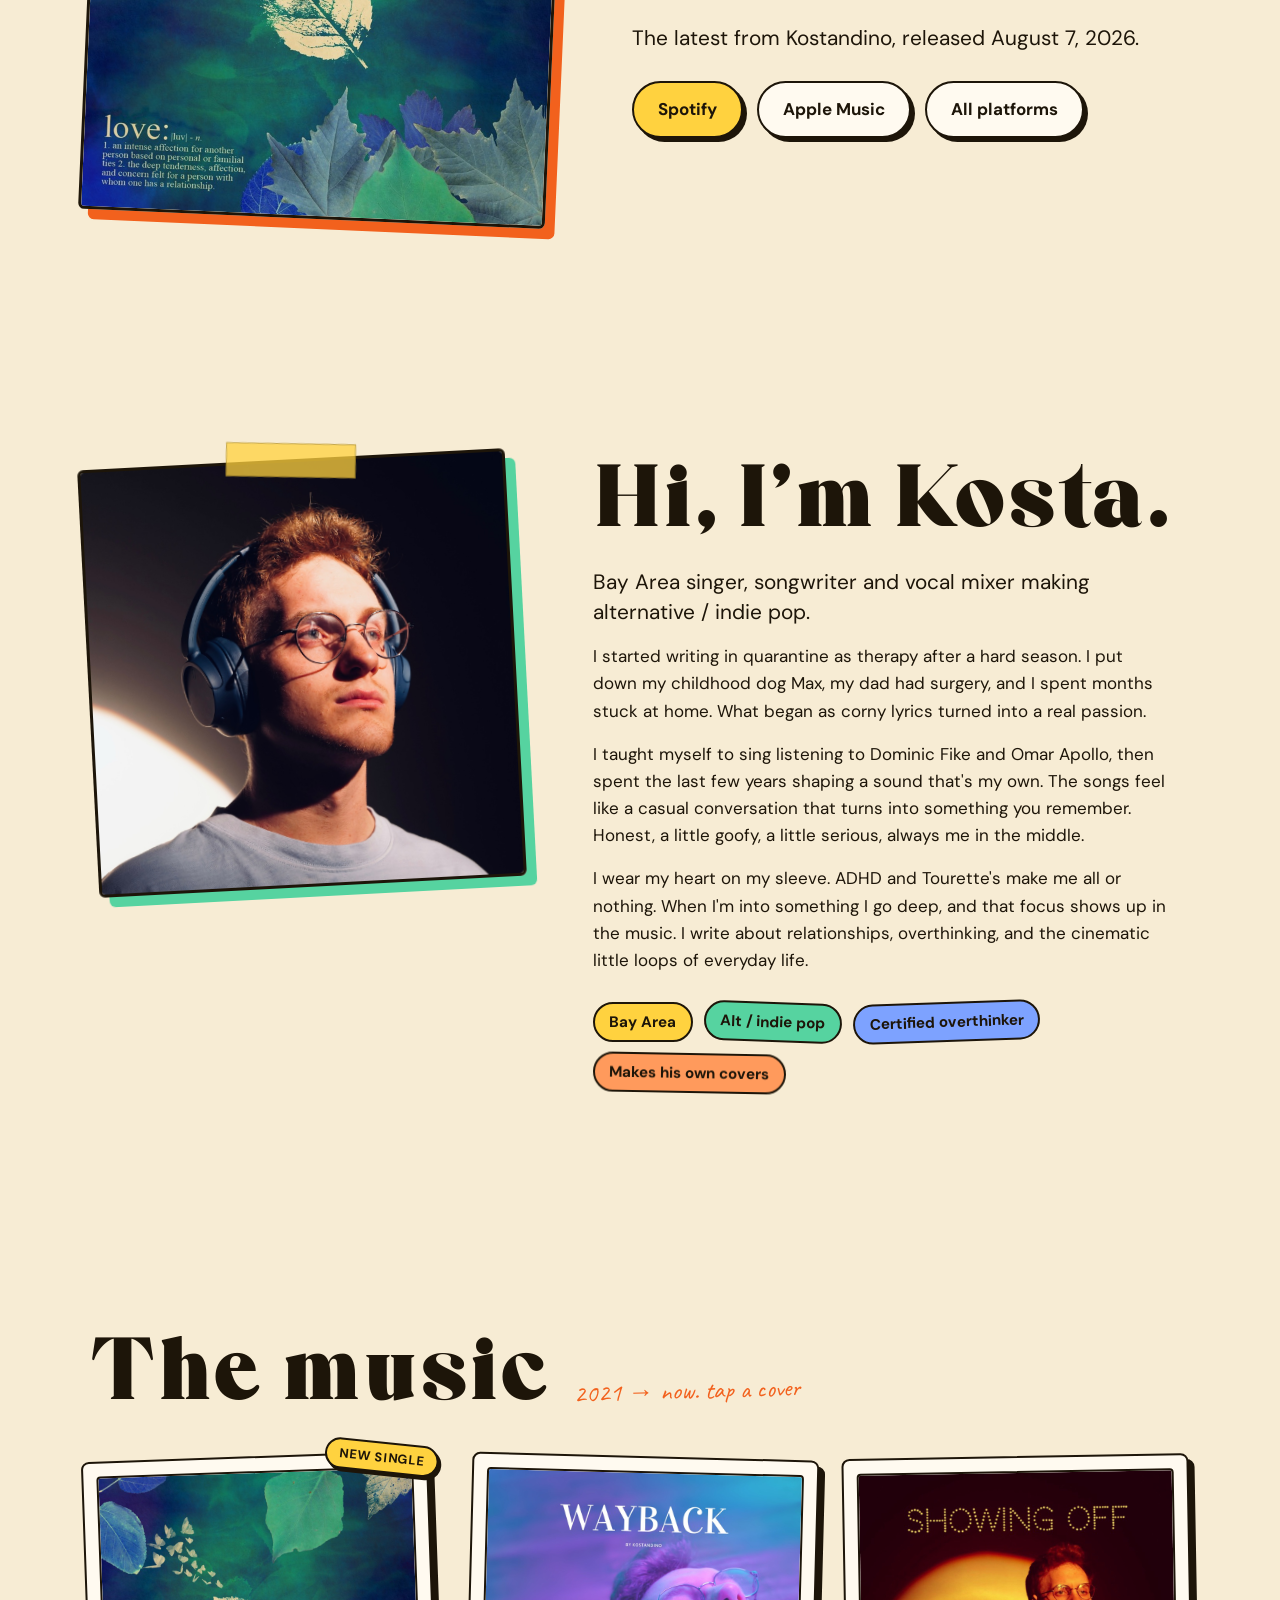
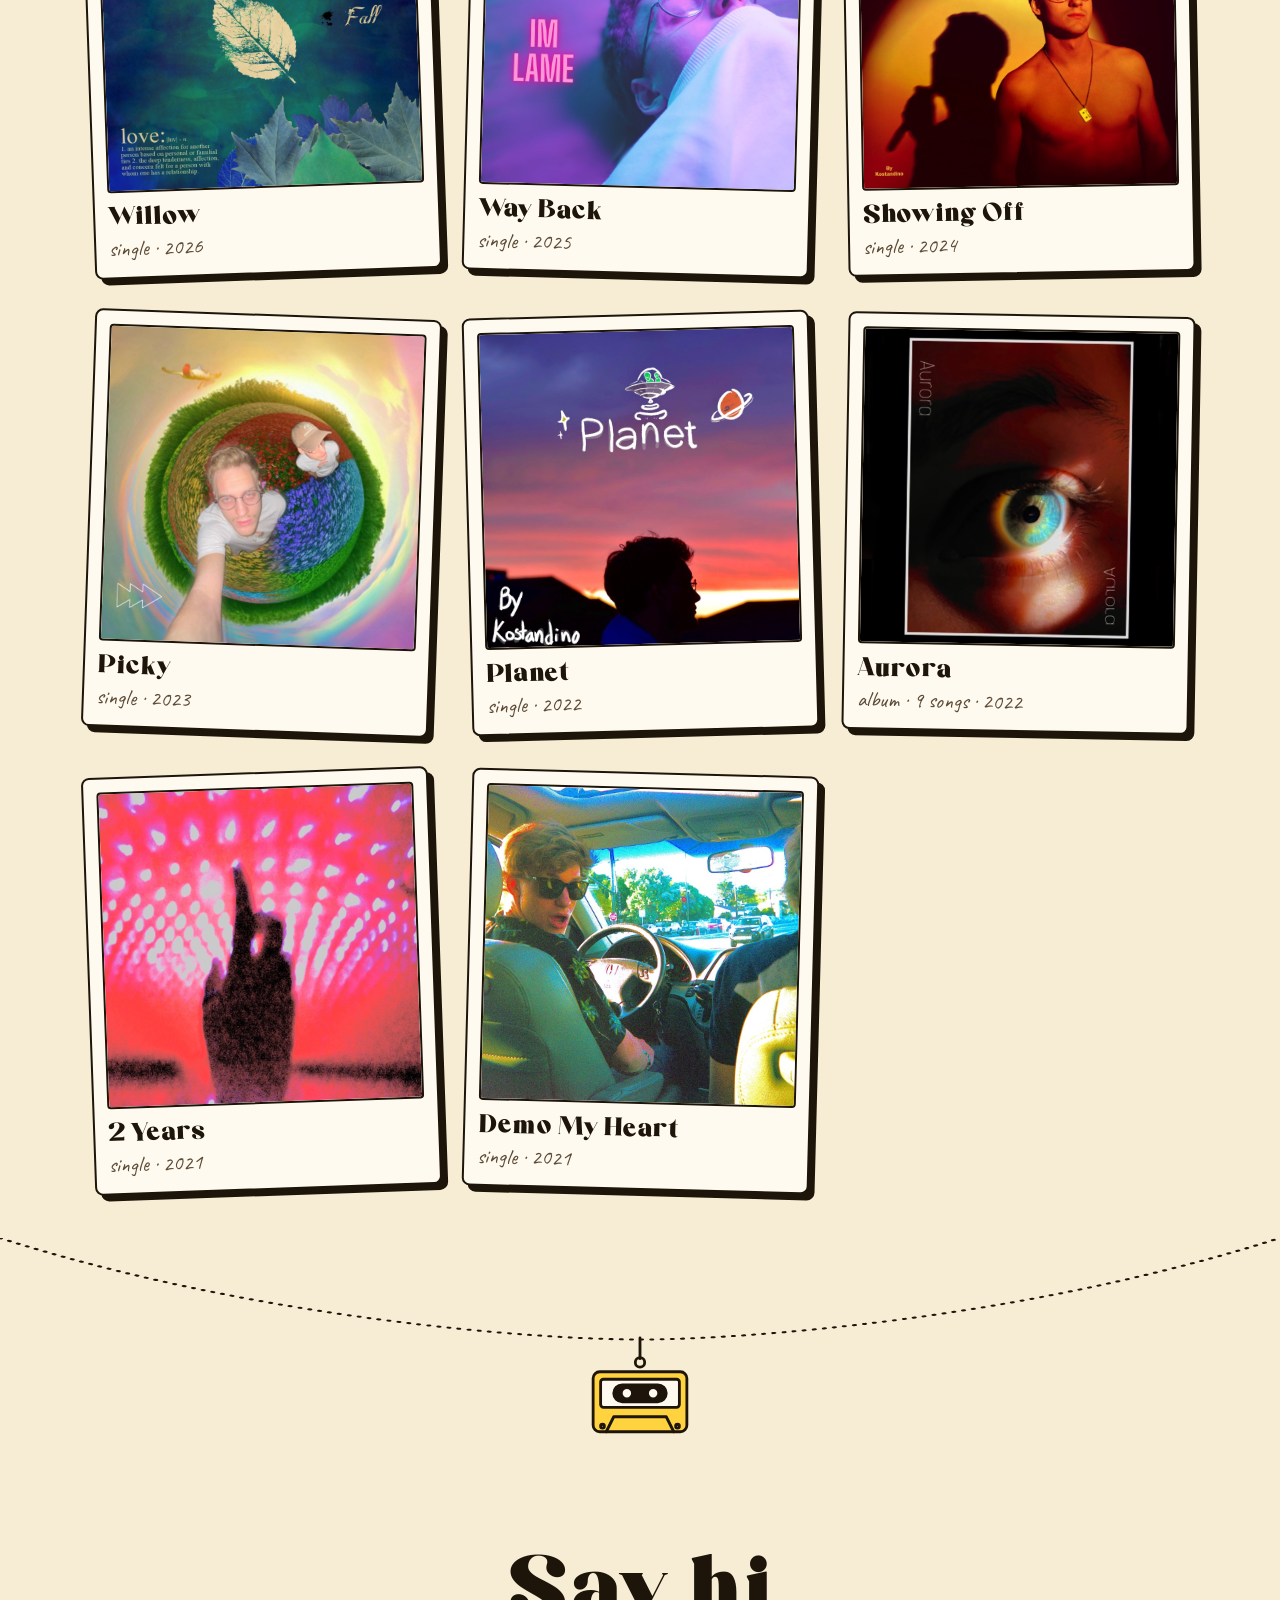
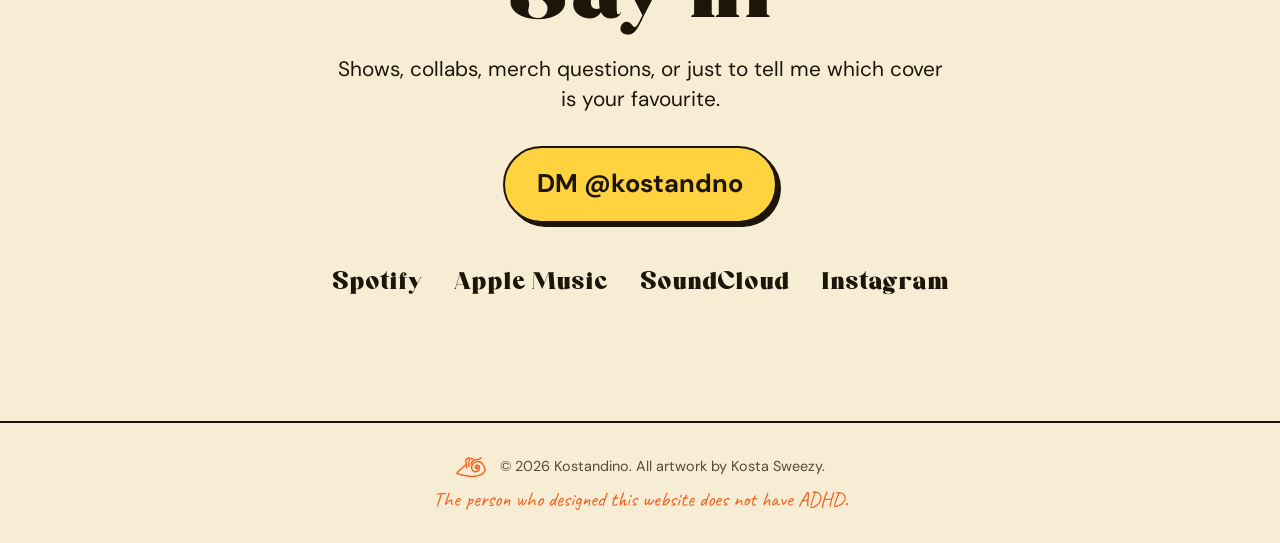
==== commit 4423bd07: "Remove Bella's Ranger and the Willow pill from the top bar" ====
--- a/index.html
+++ b/index.html
@@ -53,13 +53,6 @@
       <a href="#music">Music</a>
       <a href="#contact">Contact</a>
     </nav>
-    <!-- New single, pinned in the sticky bar; the cover, title and link change per release -->
-    <a class="nav-single" href="https://open.spotify.com/track/4Q93FwXEhfIGorU4pDBz6H" target="_blank" rel="noopener">
-      <img src="assets/img/covers/willow.jpg" alt="" width="30" height="30">
-      <span class="nav-single-tag">New</span>
-      <span class="nav-single-title">Willow</span>
-      <span class="nav-single-cta">Listen</span>
-    </a>
     <button class="theme-toggle" type="button" aria-label="Switch between day and night">
       <span class="sun">☀</span><span class="moon">☾</span>
     </button>
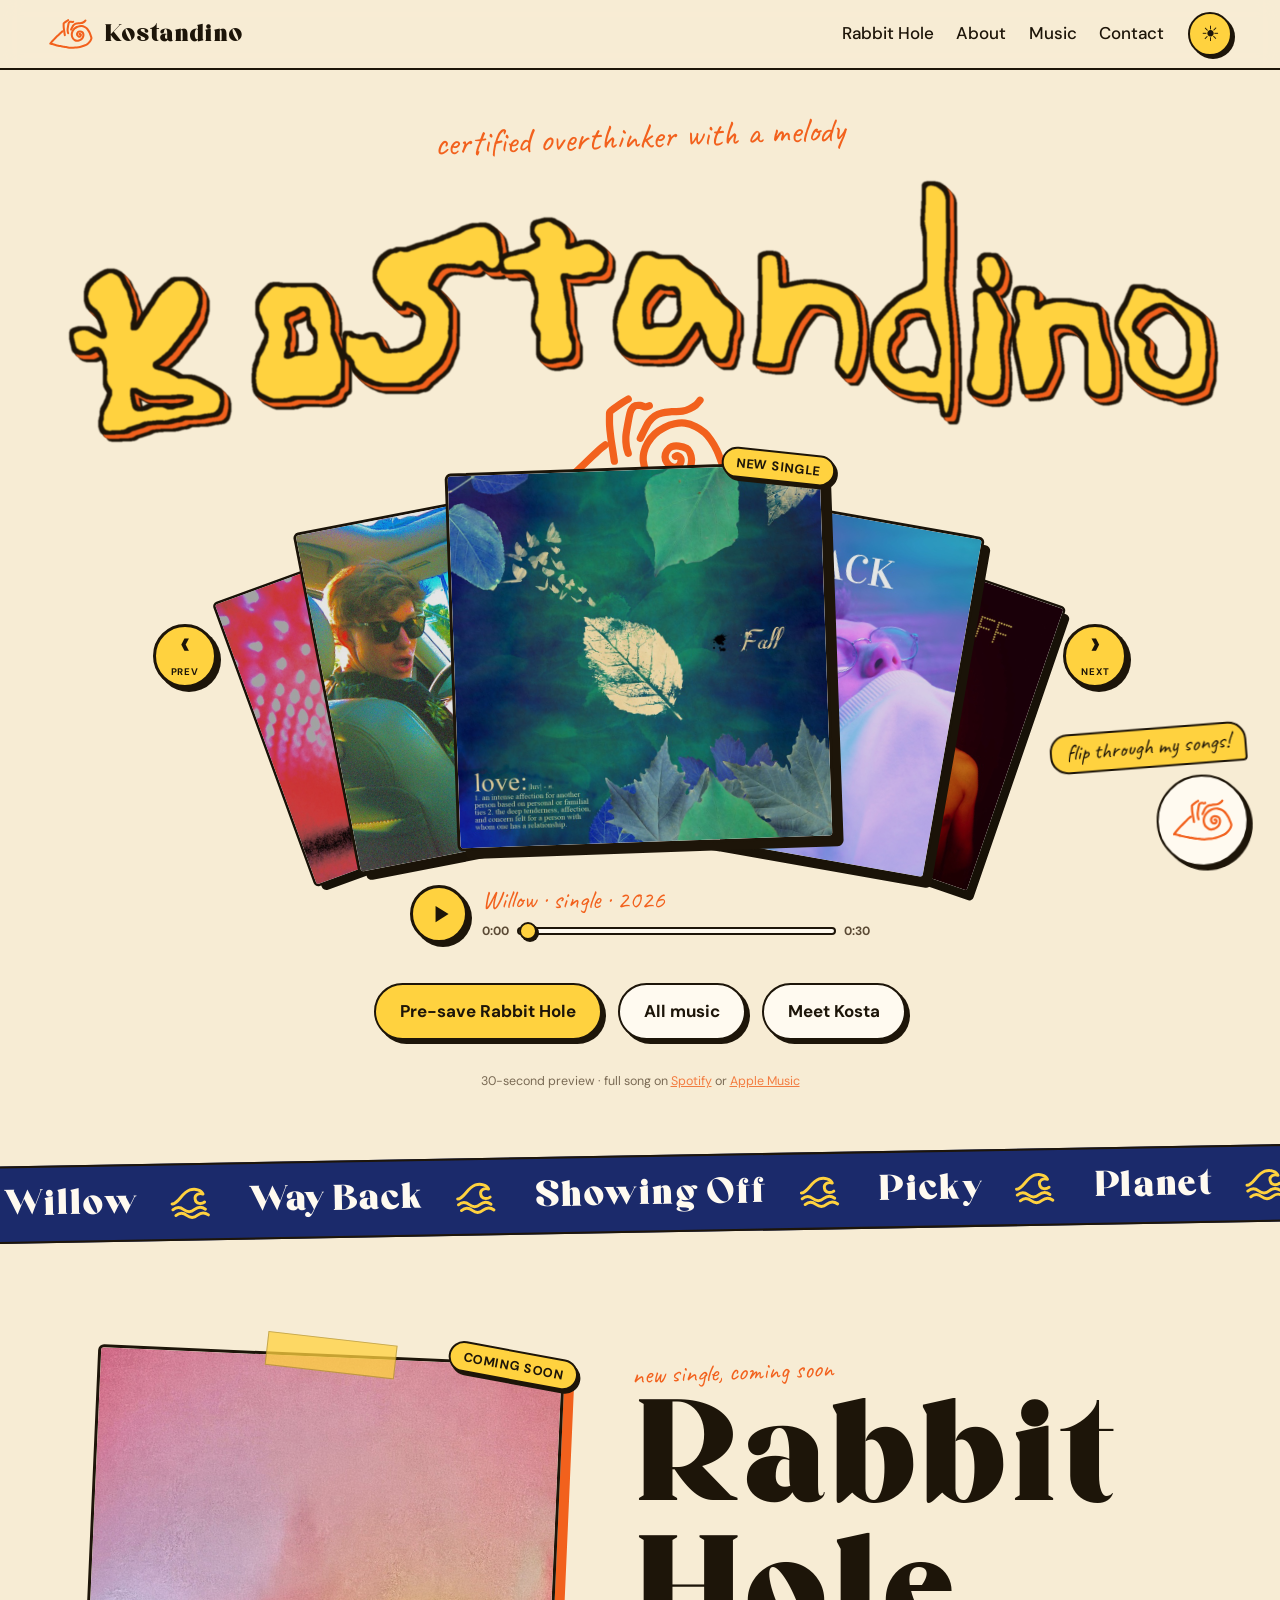
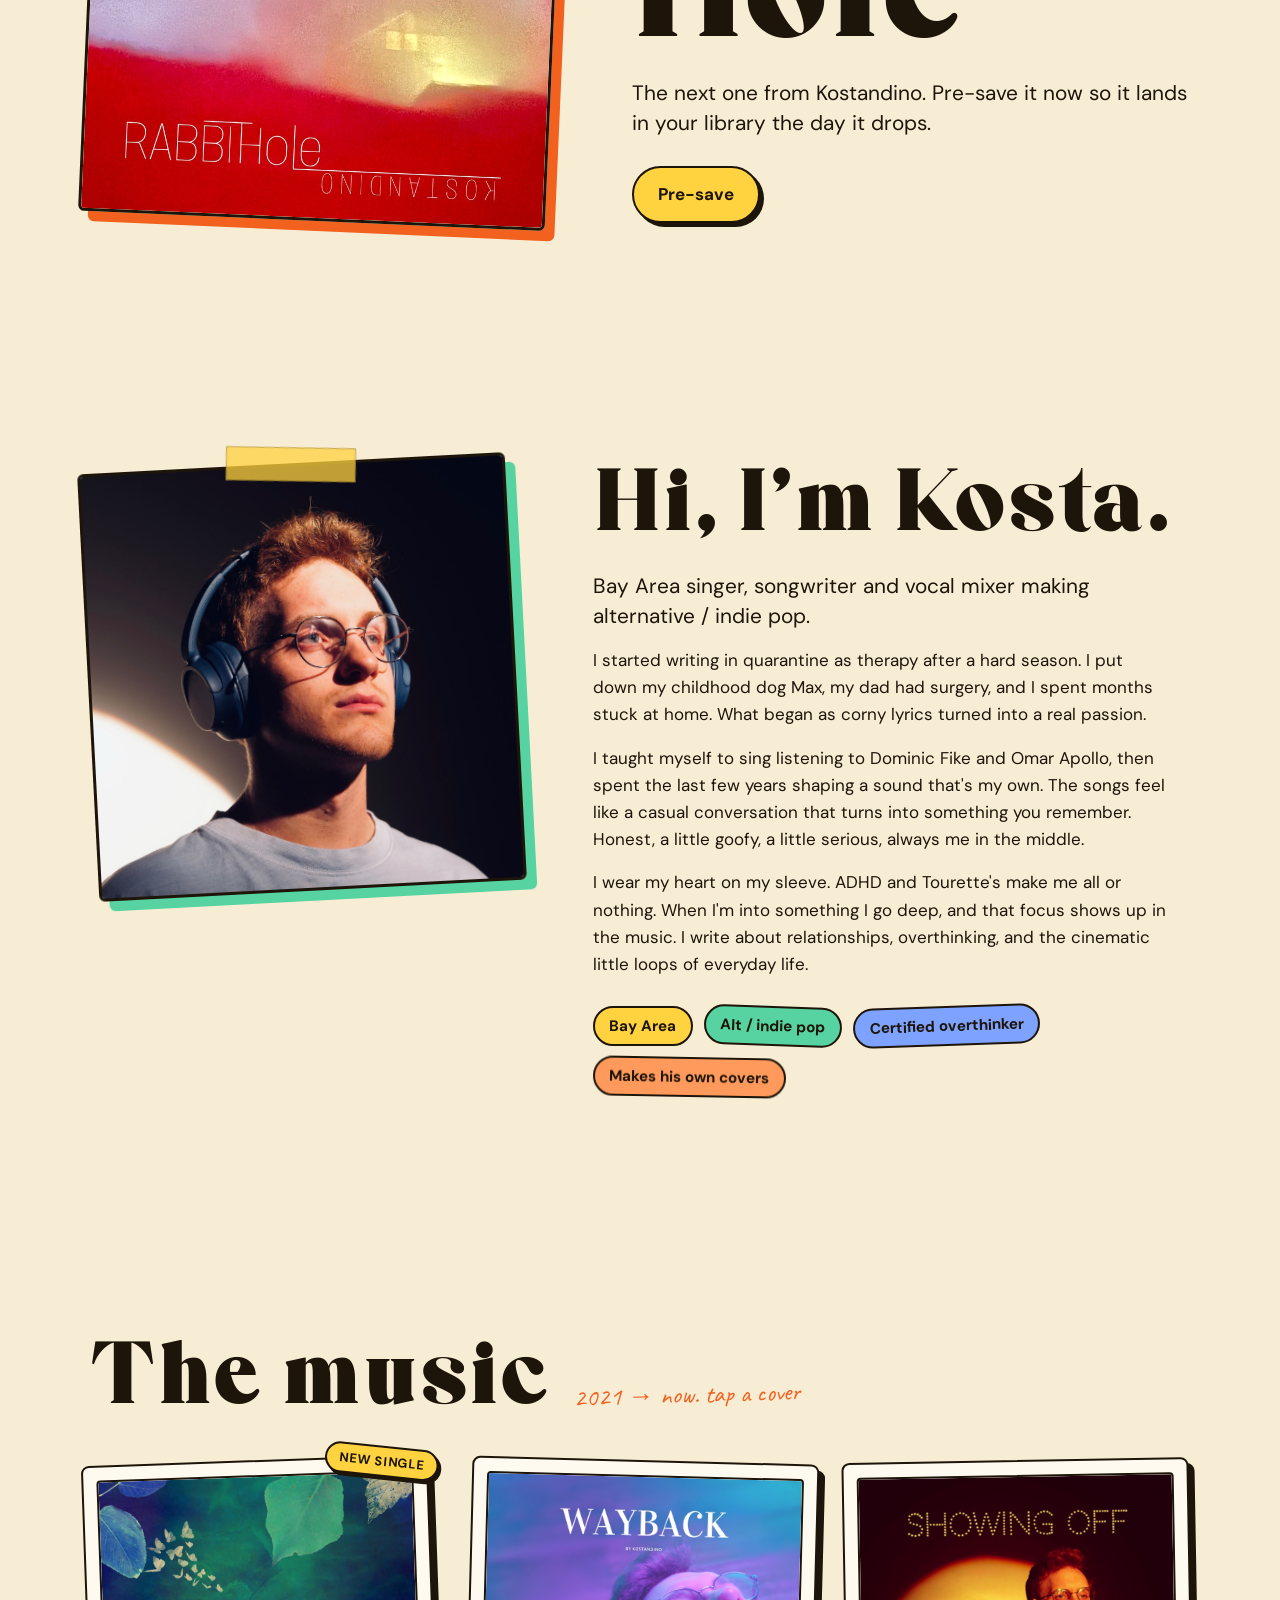
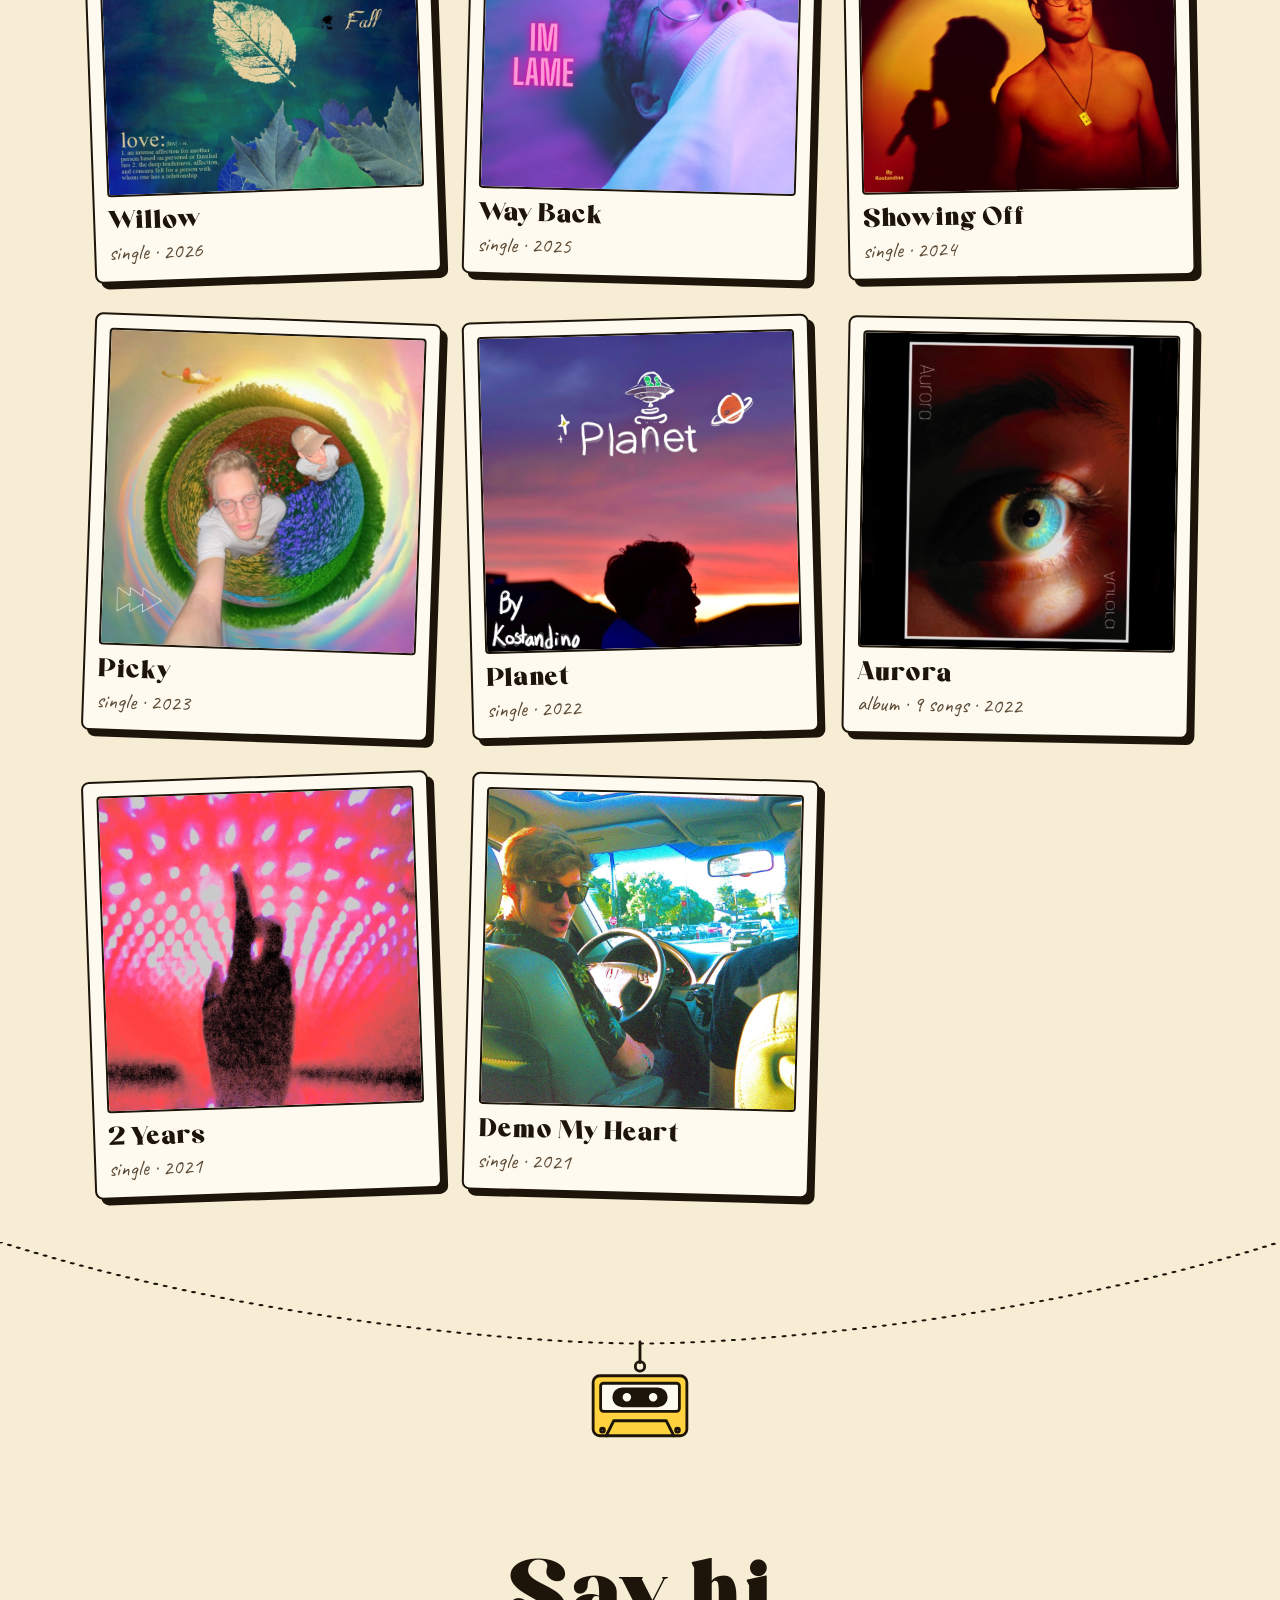
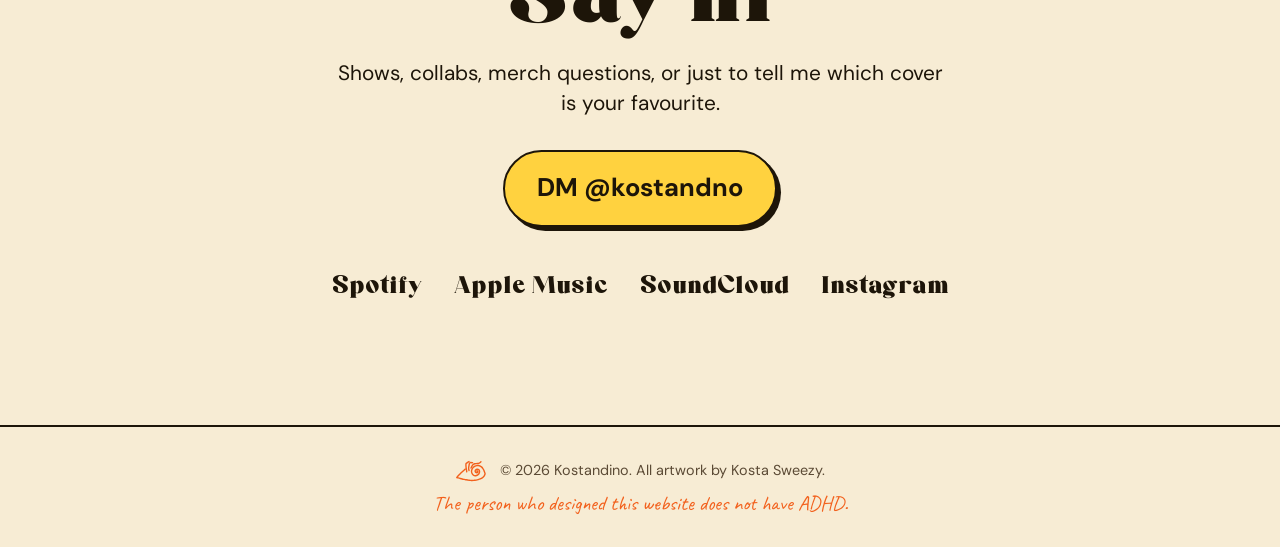
==== commit 79001bd4: "Feature the Rabbit Hole pre-save" ====
--- a/index.html
+++ b/index.html
@@ -48,7 +48,7 @@
       <span>Kostandino</span>
     </a>
     <nav aria-label="Main">
-            <a href="#latest">Willow</a>
+      <a href="#latest">Rabbit Hole</a>
       <a href="#about">About</a>
       <a href="#music">Music</a>
       <a href="#contact">Contact</a>
@@ -91,6 +91,7 @@
       </div>
       <audio class="preview" preload="none"></audio>
       <div class="hero-cta">
+        <a class="btn primary" href="https://share.amuse.io/track/kostandino-rabbit-hole" target="_blank" rel="noopener">Pre-save Rabbit Hole</a>
         <a class="btn" href="#music">All music</a>
         <a class="btn" href="#about">Meet Kosta</a>
       </div>
@@ -103,18 +104,16 @@
 
     <section id="latest" class="section featured">
       <div class="featured-cover">
-        <a href="https://open.spotify.com/track/4Q93FwXEhfIGorU4pDBz6H" target="_blank" rel="noopener" aria-label="Listen to Willow on Spotify"><img src="assets/img/covers/willow.jpg" alt="Willow cover art: pale leaves on deep blue and green"></a>
-        <span class="sticker-new">new single</span>
+        <a href="https://share.amuse.io/track/kostandino-rabbit-hole" target="_blank" rel="noopener" aria-label="Pre-save Rabbit Hole"><img src="assets/img/covers/rabbit-hole.jpg" alt="Rabbit Hole cover art: a glowing house in pink fog above a red hill"></a>
+        <span class="sticker-new">coming soon</span>
         <span class="tape"></span>
       </div>
       <div class="featured-text">
-        <p class="hand featured-kicker">new single, out now</p>
-        <h2>Willow</h2>
-        <p class="lead">The latest from Kostandino, released August 7, 2026.</p>
+        <p class="hand featured-kicker">new single, coming soon</p>
+        <h2>Rabbit Hole</h2>
+        <p class="lead">The next one from Kostandino. Pre-save it now so it lands in your library the day it drops.</p>
         <div class="featured-links">
-          <a class="btn primary" href="https://open.spotify.com/track/4Q93FwXEhfIGorU4pDBz6H" target="_blank" rel="noopener">Spotify</a>
-          <a class="btn" href="https://music.apple.com/us/album/willow-single/6794258295" target="_blank" rel="noopener">Apple Music</a>
-          <a class="btn" href="https://share.amuse.io/track/kostandino-willow" target="_blank" rel="noopener">All platforms</a>
+          <a class="btn primary" href="https://share.amuse.io/track/kostandino-rabbit-hole" target="_blank" rel="noopener">Pre-save</a>
         </div>
       </div>
     </section>
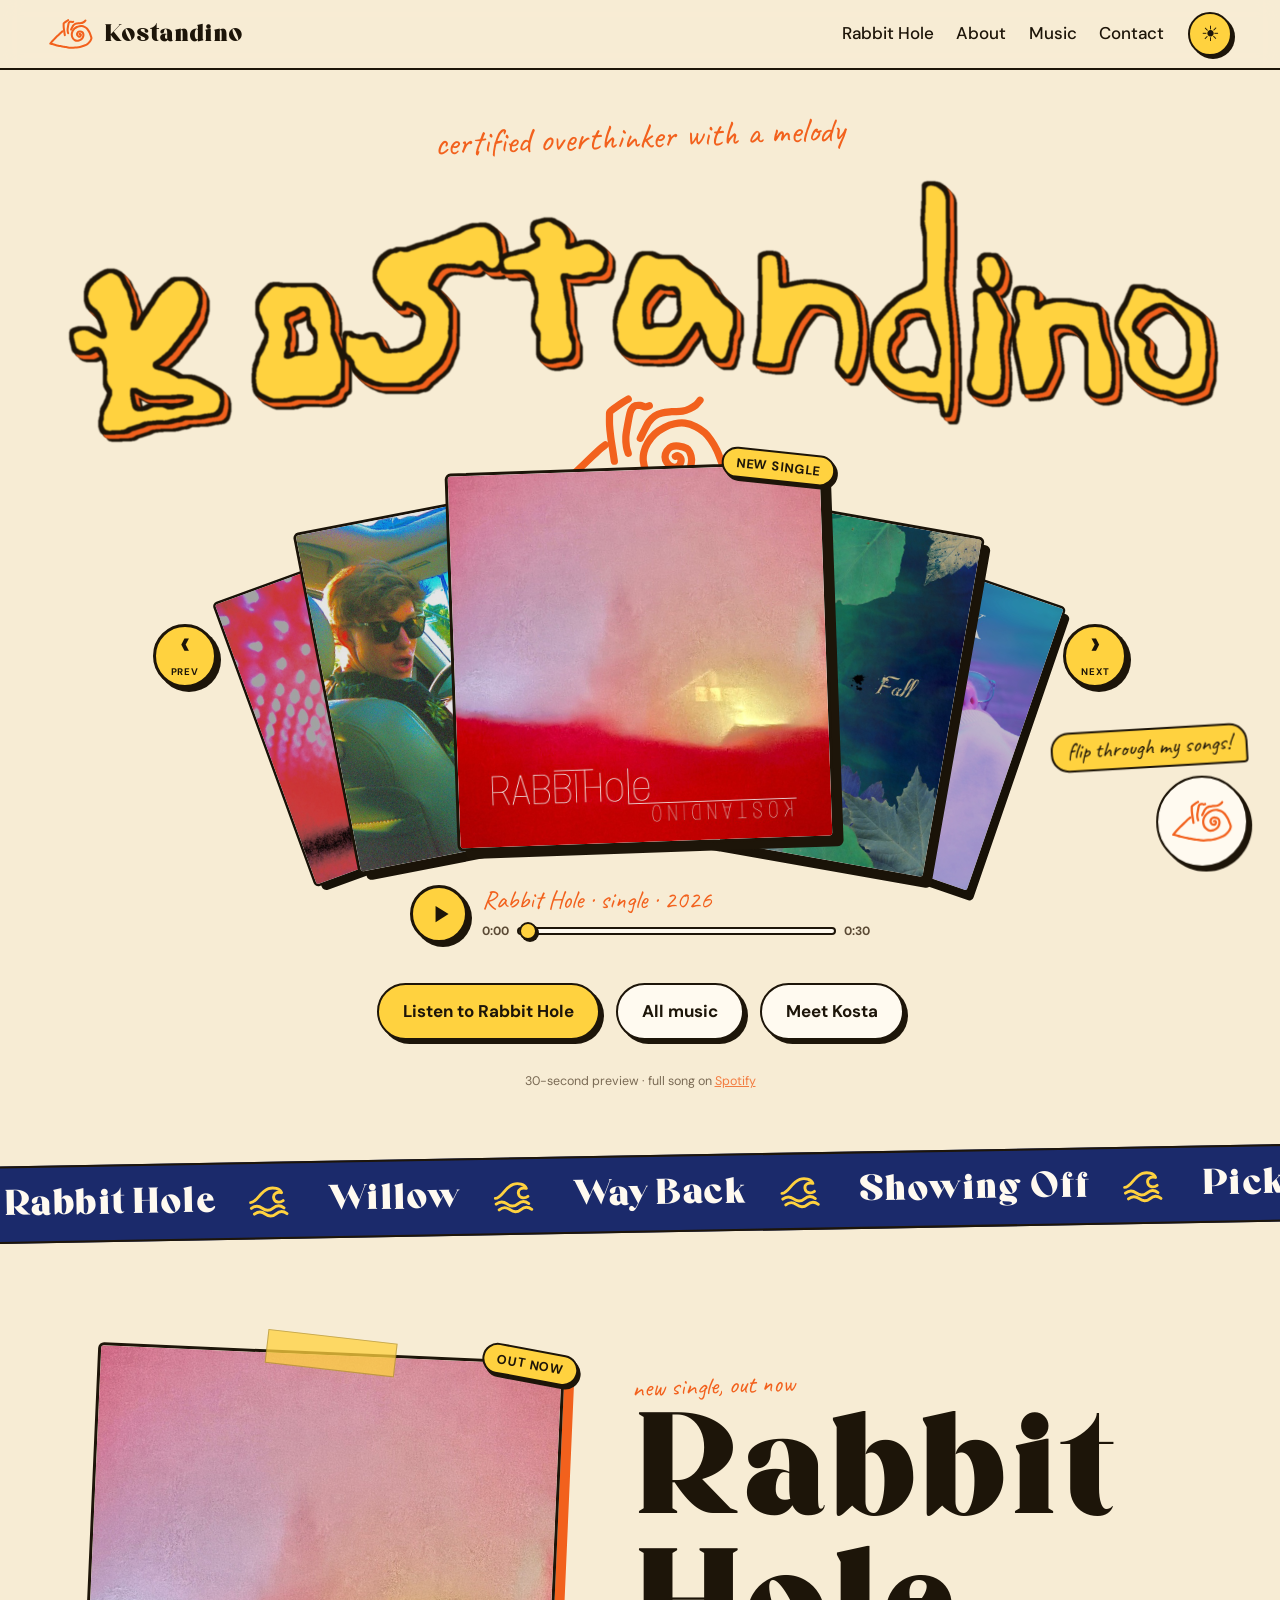
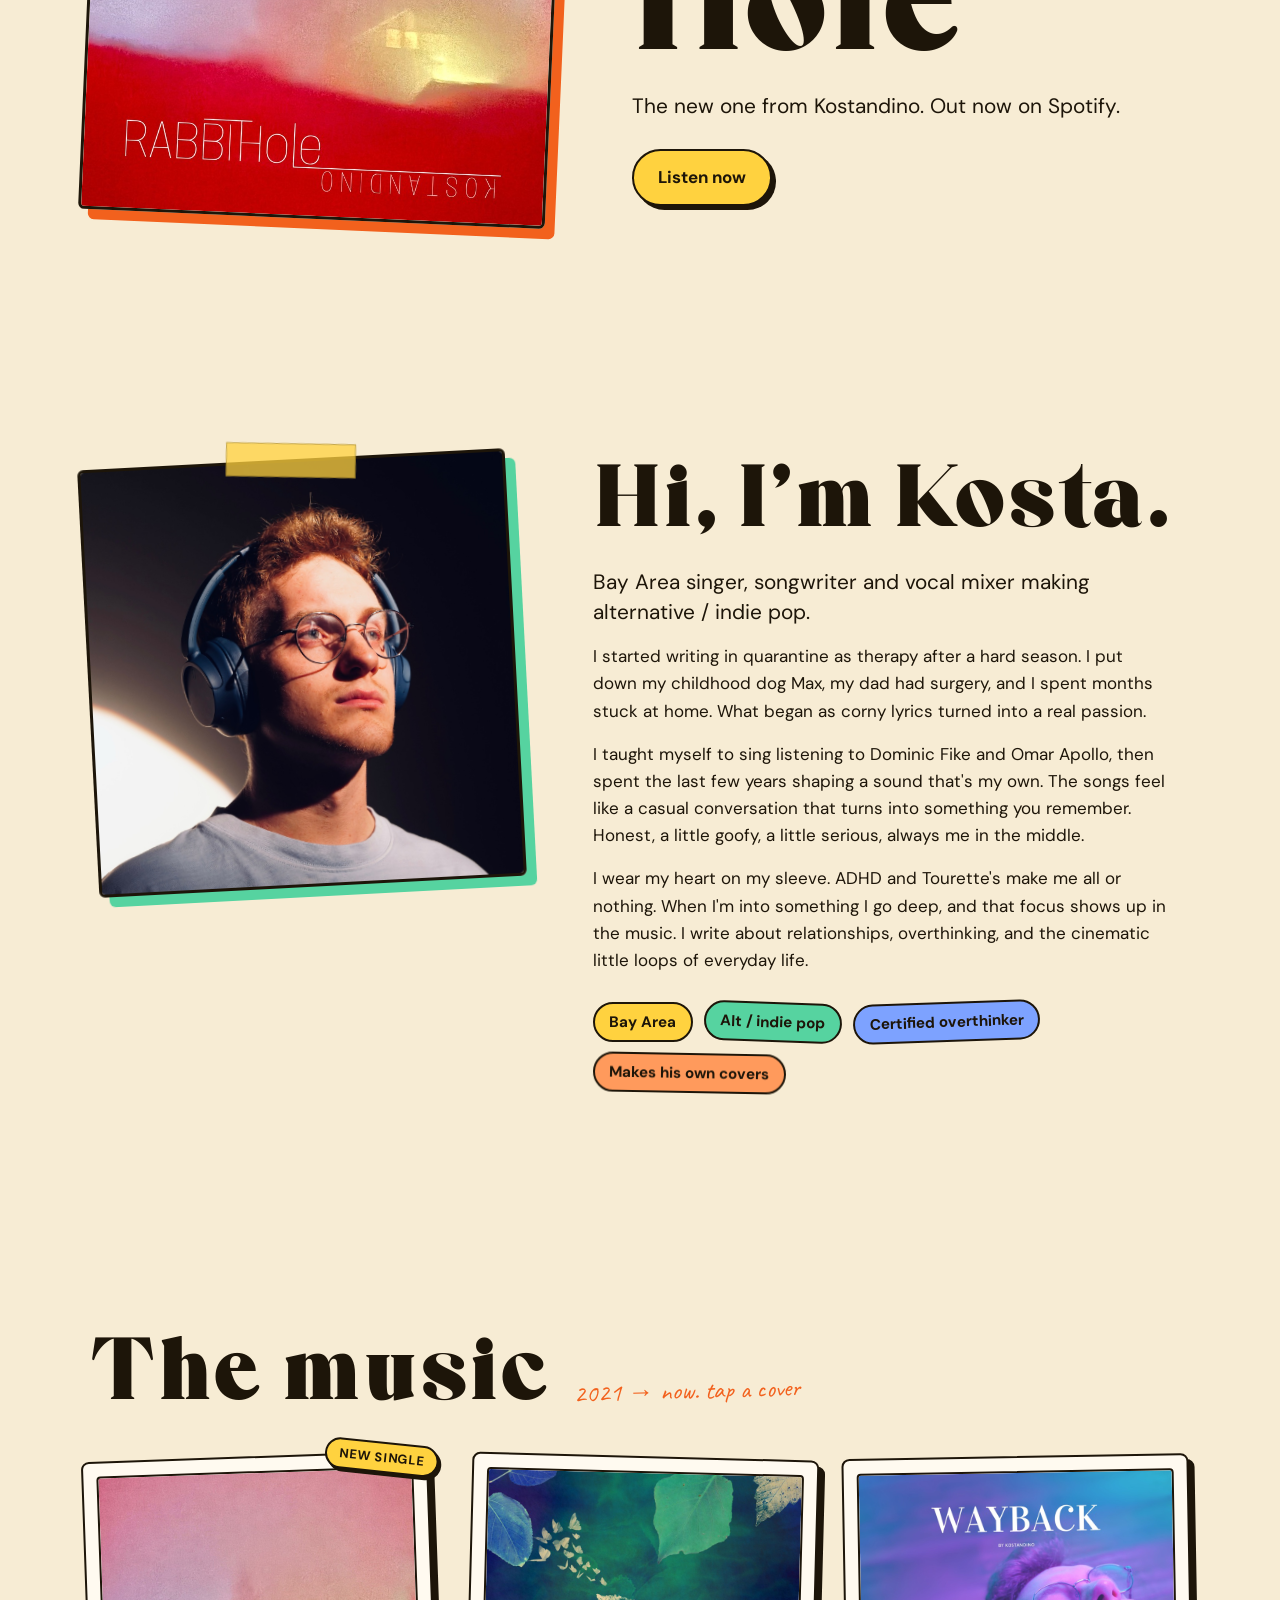
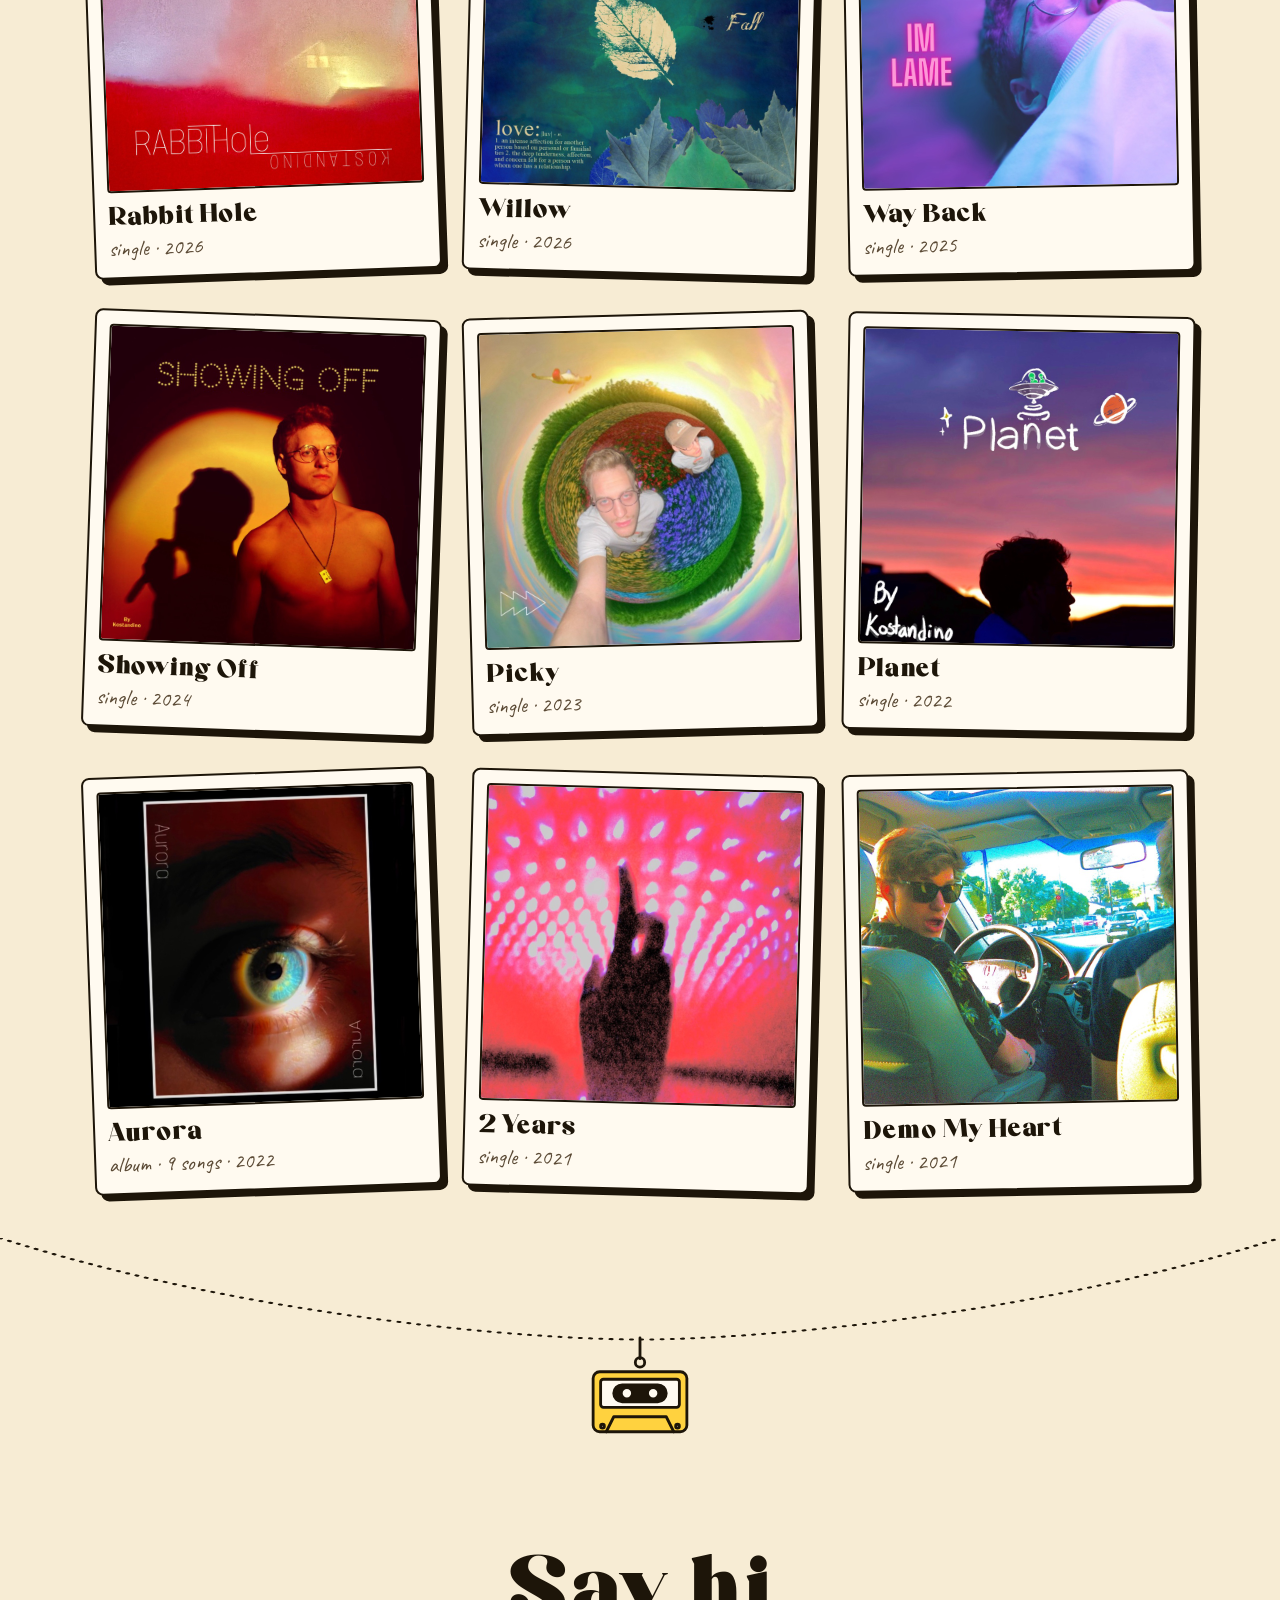
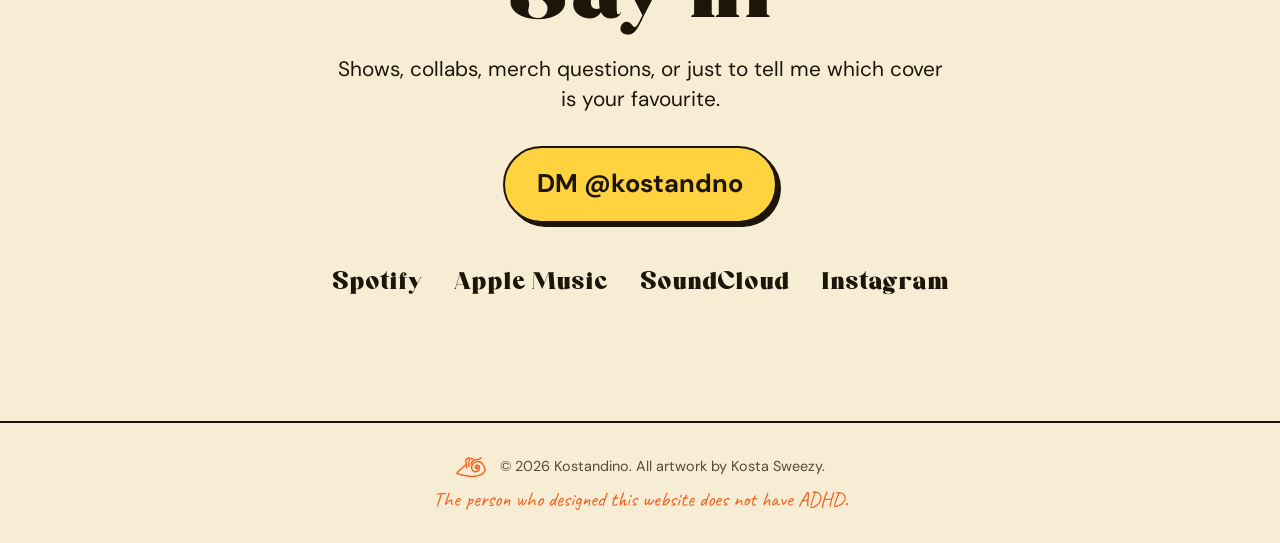
==== commit b91e0b27: "Rabbit Hole is out: switch pre-save to Listen (Spotify), add it to the music grid" ====
--- a/index.html
+++ b/index.html
@@ -91,11 +91,11 @@
       </div>
       <audio class="preview" preload="none"></audio>
       <div class="hero-cta">
-        <a class="btn primary" href="https://share.amuse.io/track/kostandino-rabbit-hole" target="_blank" rel="noopener">Pre-save Rabbit Hole</a>
+        <a class="btn primary" href="https://open.spotify.com/album/0LaRnvJMyPlszgSVt9wjqi" target="_blank" rel="noopener">Listen to Rabbit Hole</a>
         <a class="btn" href="#music">All music</a>
         <a class="btn" href="#about">Meet Kosta</a>
       </div>
-      <p class="preview-note">30-second preview · full song on <a class="preview-spotify" href="#" target="_blank" rel="noopener">Spotify</a> or <a class="preview-apple" href="#" target="_blank" rel="noopener">Apple Music</a></p>
+      <p class="preview-note">30-second preview · full song on <a class="preview-spotify" href="#" target="_blank" rel="noopener">Spotify</a><span class="preview-apple-wrap"> or <a class="preview-apple" href="#" target="_blank" rel="noopener">Apple Music</a></span></p>
     </section>
 
     <div class="marquee" aria-hidden="true">
@@ -104,16 +104,16 @@
 
     <section id="latest" class="section featured">
       <div class="featured-cover">
-        <a href="https://share.amuse.io/track/kostandino-rabbit-hole" target="_blank" rel="noopener" aria-label="Pre-save Rabbit Hole"><img src="assets/img/covers/rabbit-hole.jpg" alt="Rabbit Hole cover art: a glowing house in pink fog above a red hill"></a>
-        <span class="sticker-new">coming soon</span>
+        <a href="https://open.spotify.com/album/0LaRnvJMyPlszgSVt9wjqi" target="_blank" rel="noopener" aria-label="Listen to Rabbit Hole"><img src="assets/img/covers/rabbit-hole.jpg" alt="Rabbit Hole cover art: a glowing house in pink fog above a red hill"></a>
+        <span class="sticker-new">out now</span>
         <span class="tape"></span>
       </div>
       <div class="featured-text">
-        <p class="hand featured-kicker">new single, coming soon</p>
+        <p class="hand featured-kicker">new single, out now</p>
         <h2>Rabbit Hole</h2>
-        <p class="lead">The next one from Kostandino. Pre-save it now so it lands in your library the day it drops.</p>
+        <p class="lead">The new one from Kostandino. Out now on Spotify.</p>
         <div class="featured-links">
-          <a class="btn primary" href="https://share.amuse.io/track/kostandino-rabbit-hole" target="_blank" rel="noopener">Pre-save</a>
+          <a class="btn primary" href="https://open.spotify.com/album/0LaRnvJMyPlszgSVt9wjqi" target="_blank" rel="noopener">Listen now</a>
         </div>
       </div>
     </section>
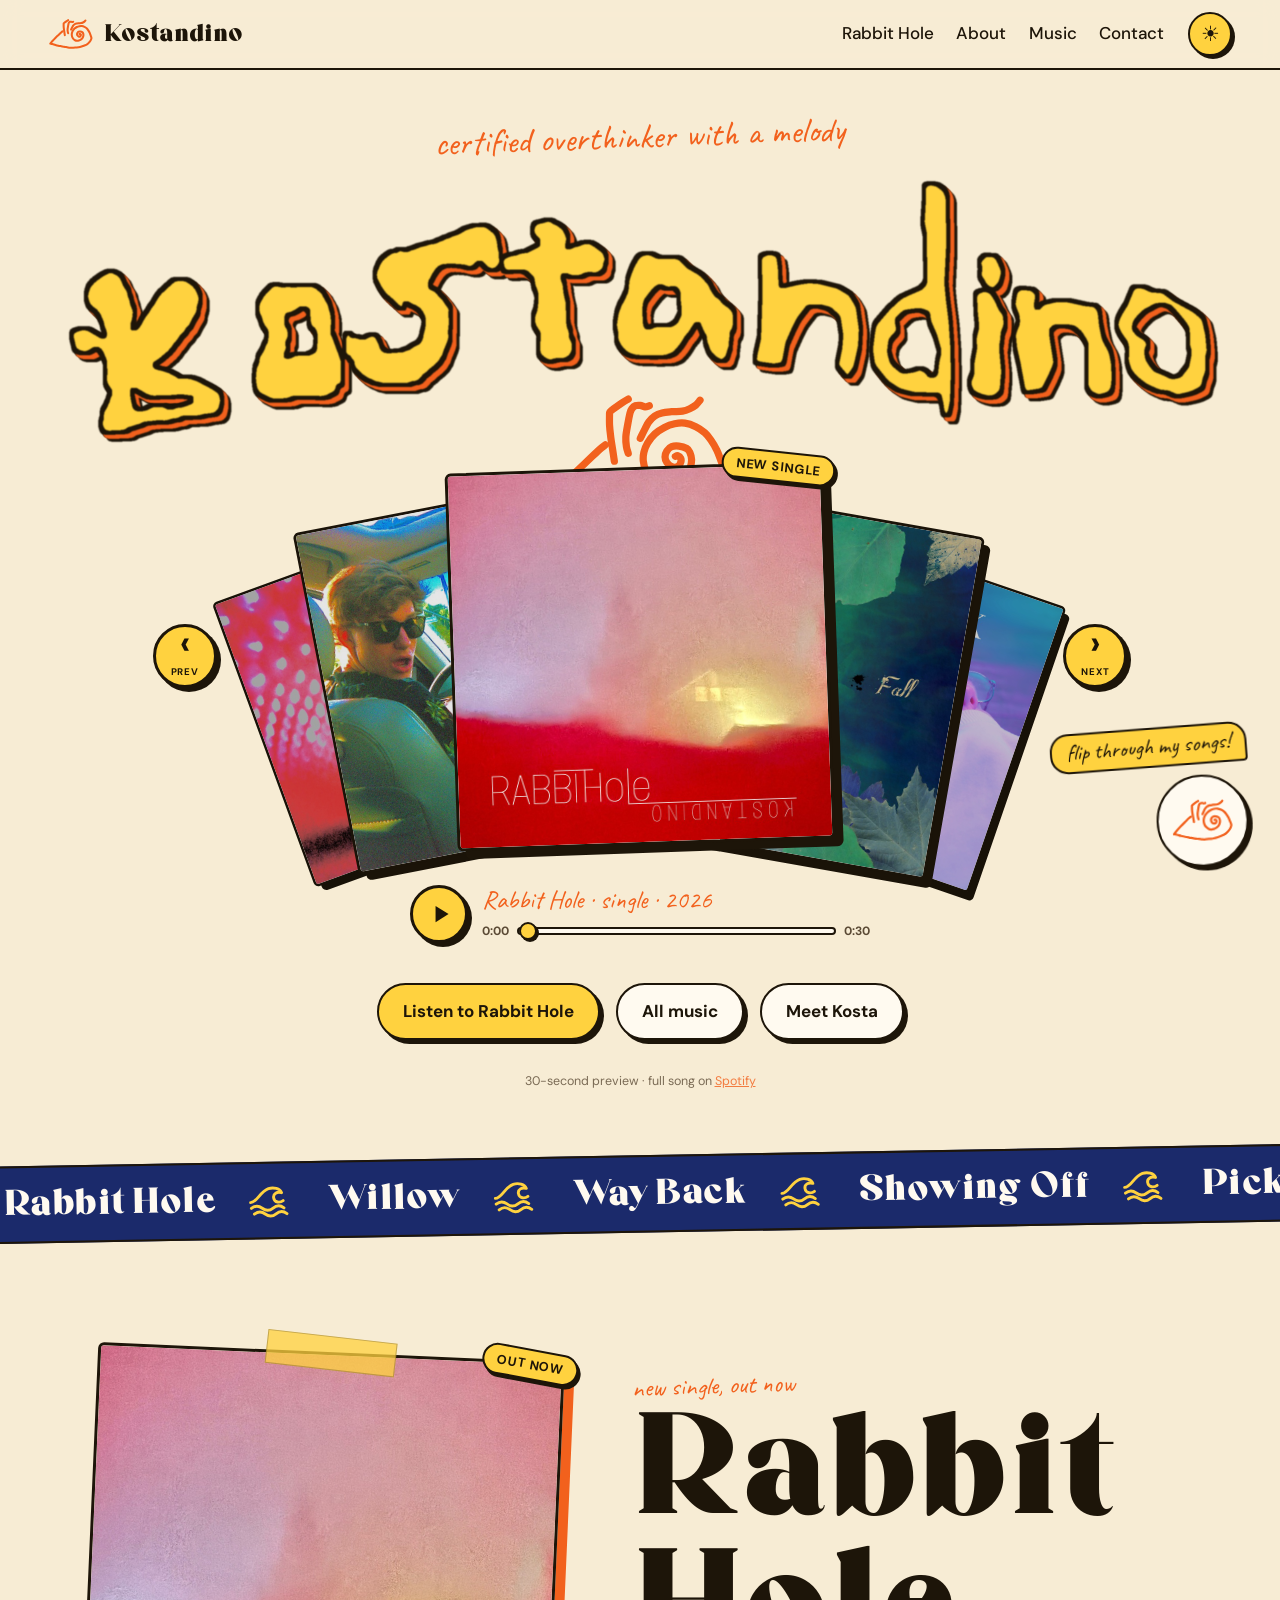
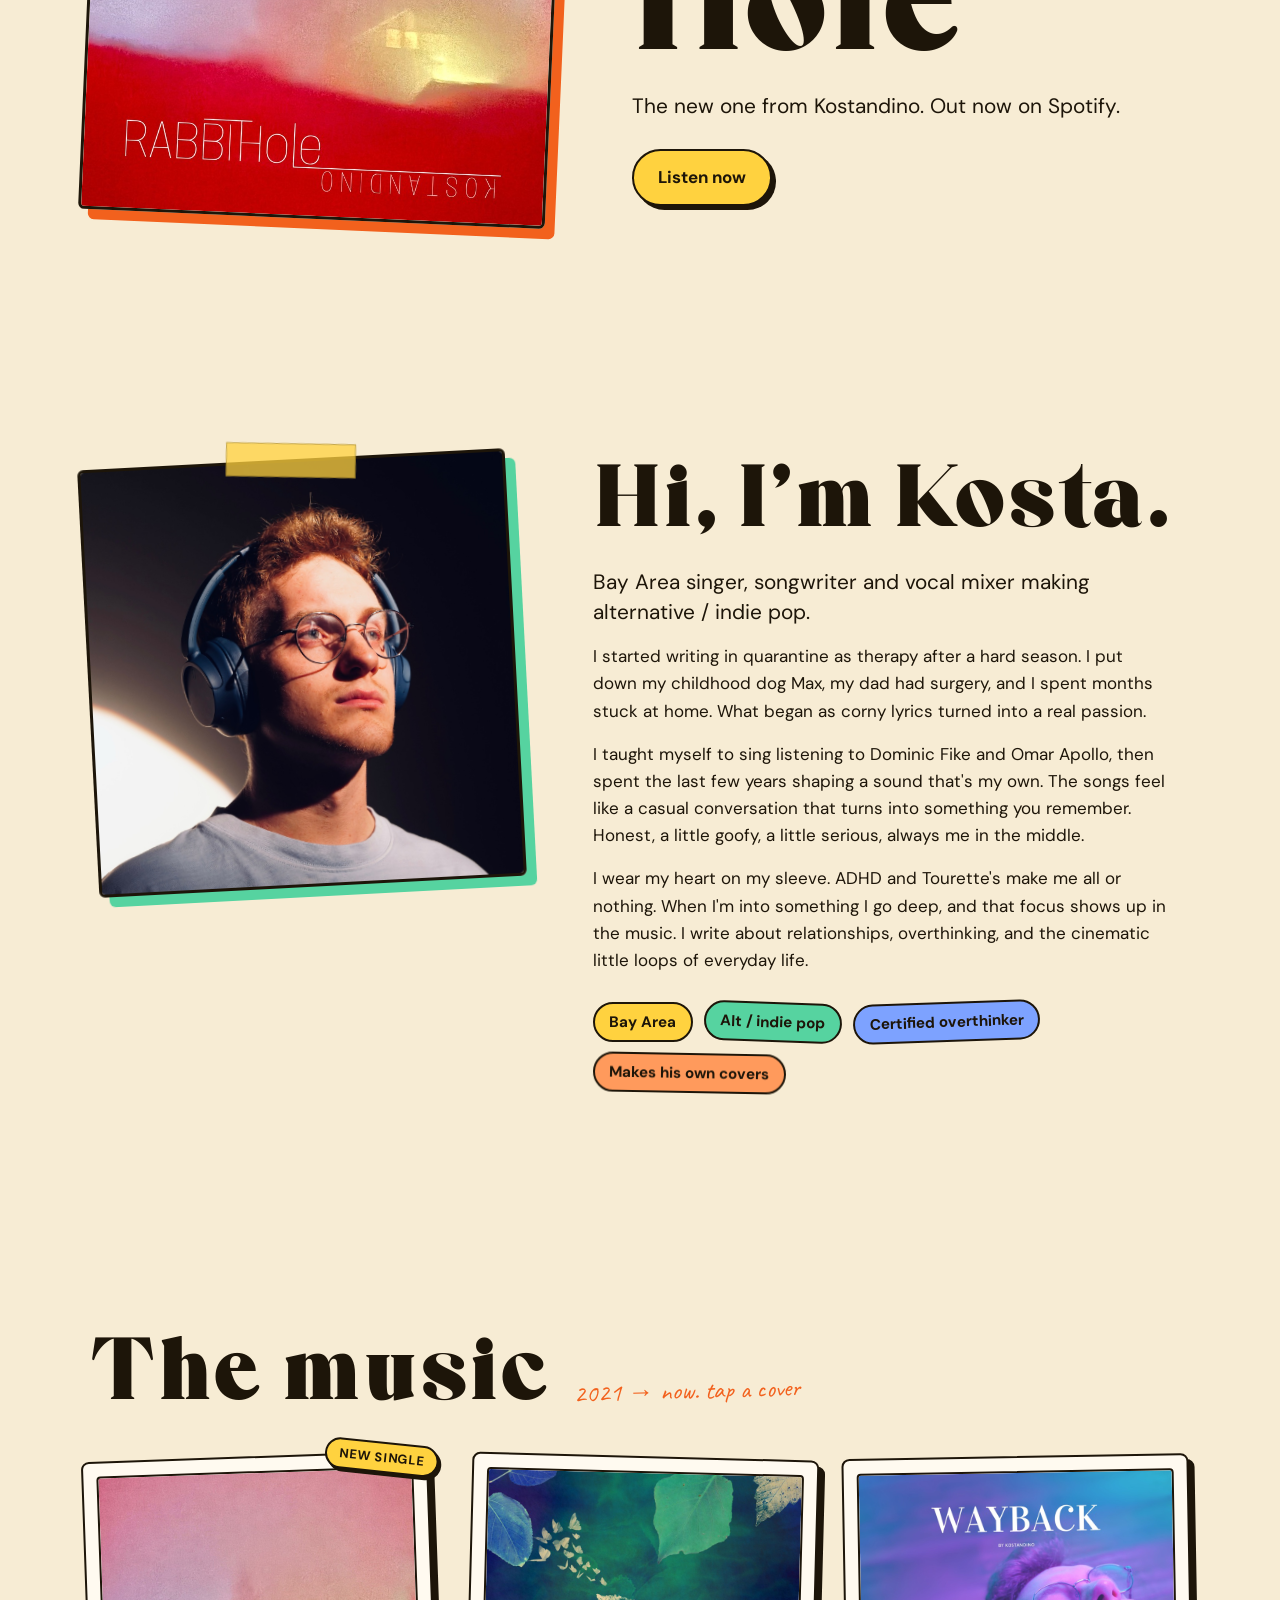
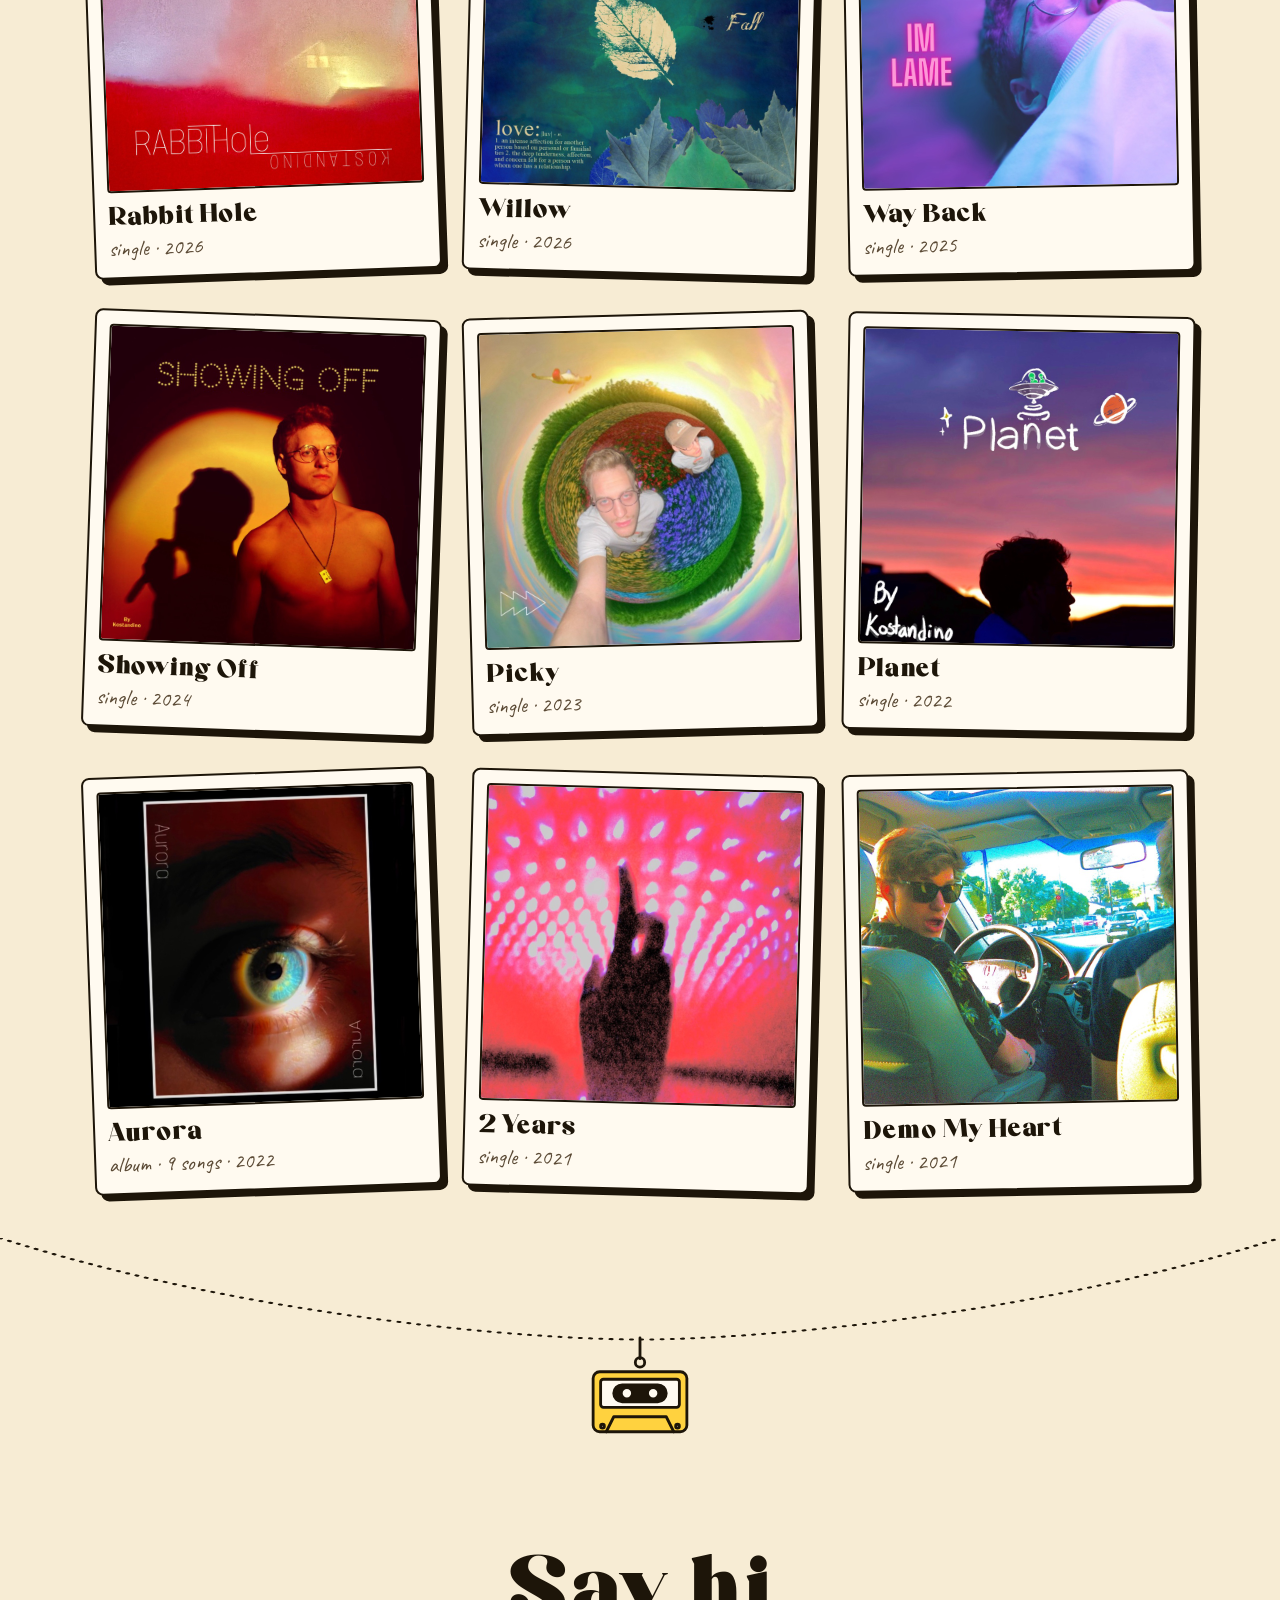
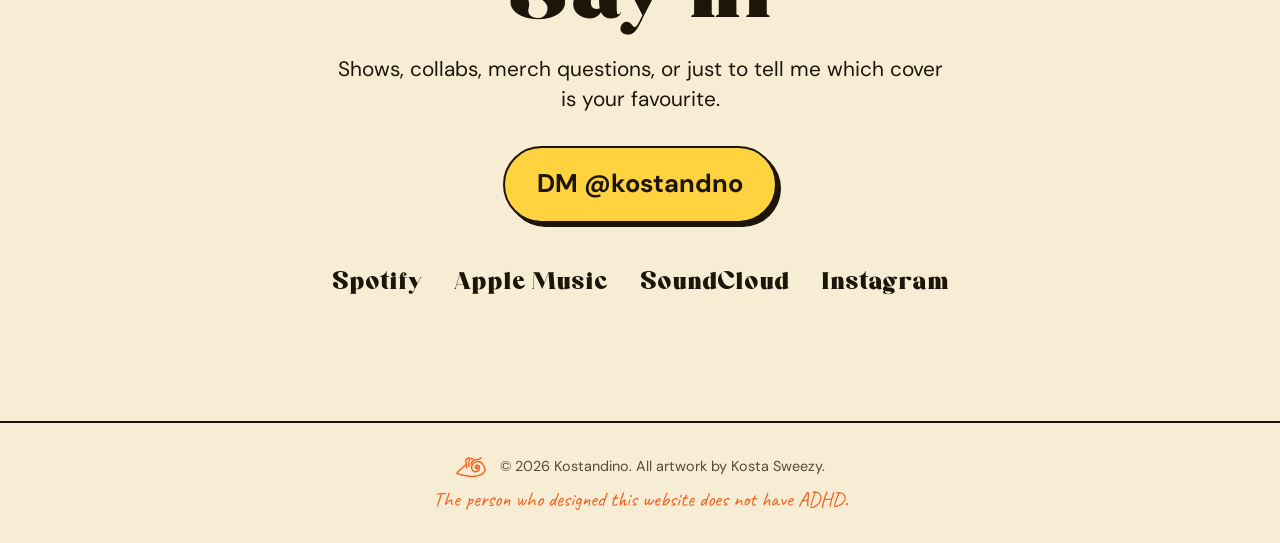
==== commit 9eeeda51: "Rabbit Hole: link to the Spotify track like the other songs, prefer Apple's clip once it exists" ====
--- a/index.html
+++ b/index.html
@@ -91,7 +91,7 @@
       </div>
       <audio class="preview" preload="none"></audio>
       <div class="hero-cta">
-        <a class="btn primary" href="https://open.spotify.com/album/0LaRnvJMyPlszgSVt9wjqi" target="_blank" rel="noopener">Listen to Rabbit Hole</a>
+        <a class="btn primary" href="https://open.spotify.com/track/5kZXi9wU4c3ZZy9WUX2R01" target="_blank" rel="noopener">Listen to Rabbit Hole</a>
         <a class="btn" href="#music">All music</a>
         <a class="btn" href="#about">Meet Kosta</a>
       </div>
@@ -104,7 +104,7 @@
 
     <section id="latest" class="section featured">
       <div class="featured-cover">
-        <a href="https://open.spotify.com/album/0LaRnvJMyPlszgSVt9wjqi" target="_blank" rel="noopener" aria-label="Listen to Rabbit Hole"><img src="assets/img/covers/rabbit-hole.jpg" alt="Rabbit Hole cover art: a glowing house in pink fog above a red hill"></a>
+        <a href="https://open.spotify.com/track/5kZXi9wU4c3ZZy9WUX2R01" target="_blank" rel="noopener" aria-label="Listen to Rabbit Hole"><img src="assets/img/covers/rabbit-hole.jpg" alt="Rabbit Hole cover art: a glowing house in pink fog above a red hill"></a>
         <span class="sticker-new">out now</span>
         <span class="tape"></span>
       </div>
@@ -113,7 +113,7 @@
         <h2>Rabbit Hole</h2>
         <p class="lead">The new one from Kostandino. Out now on Spotify.</p>
         <div class="featured-links">
-          <a class="btn primary" href="https://open.spotify.com/album/0LaRnvJMyPlszgSVt9wjqi" target="_blank" rel="noopener">Listen now</a>
+          <a class="btn primary" href="https://open.spotify.com/track/5kZXi9wU4c3ZZy9WUX2R01" target="_blank" rel="noopener">Listen now</a>
         </div>
       </div>
     </section>
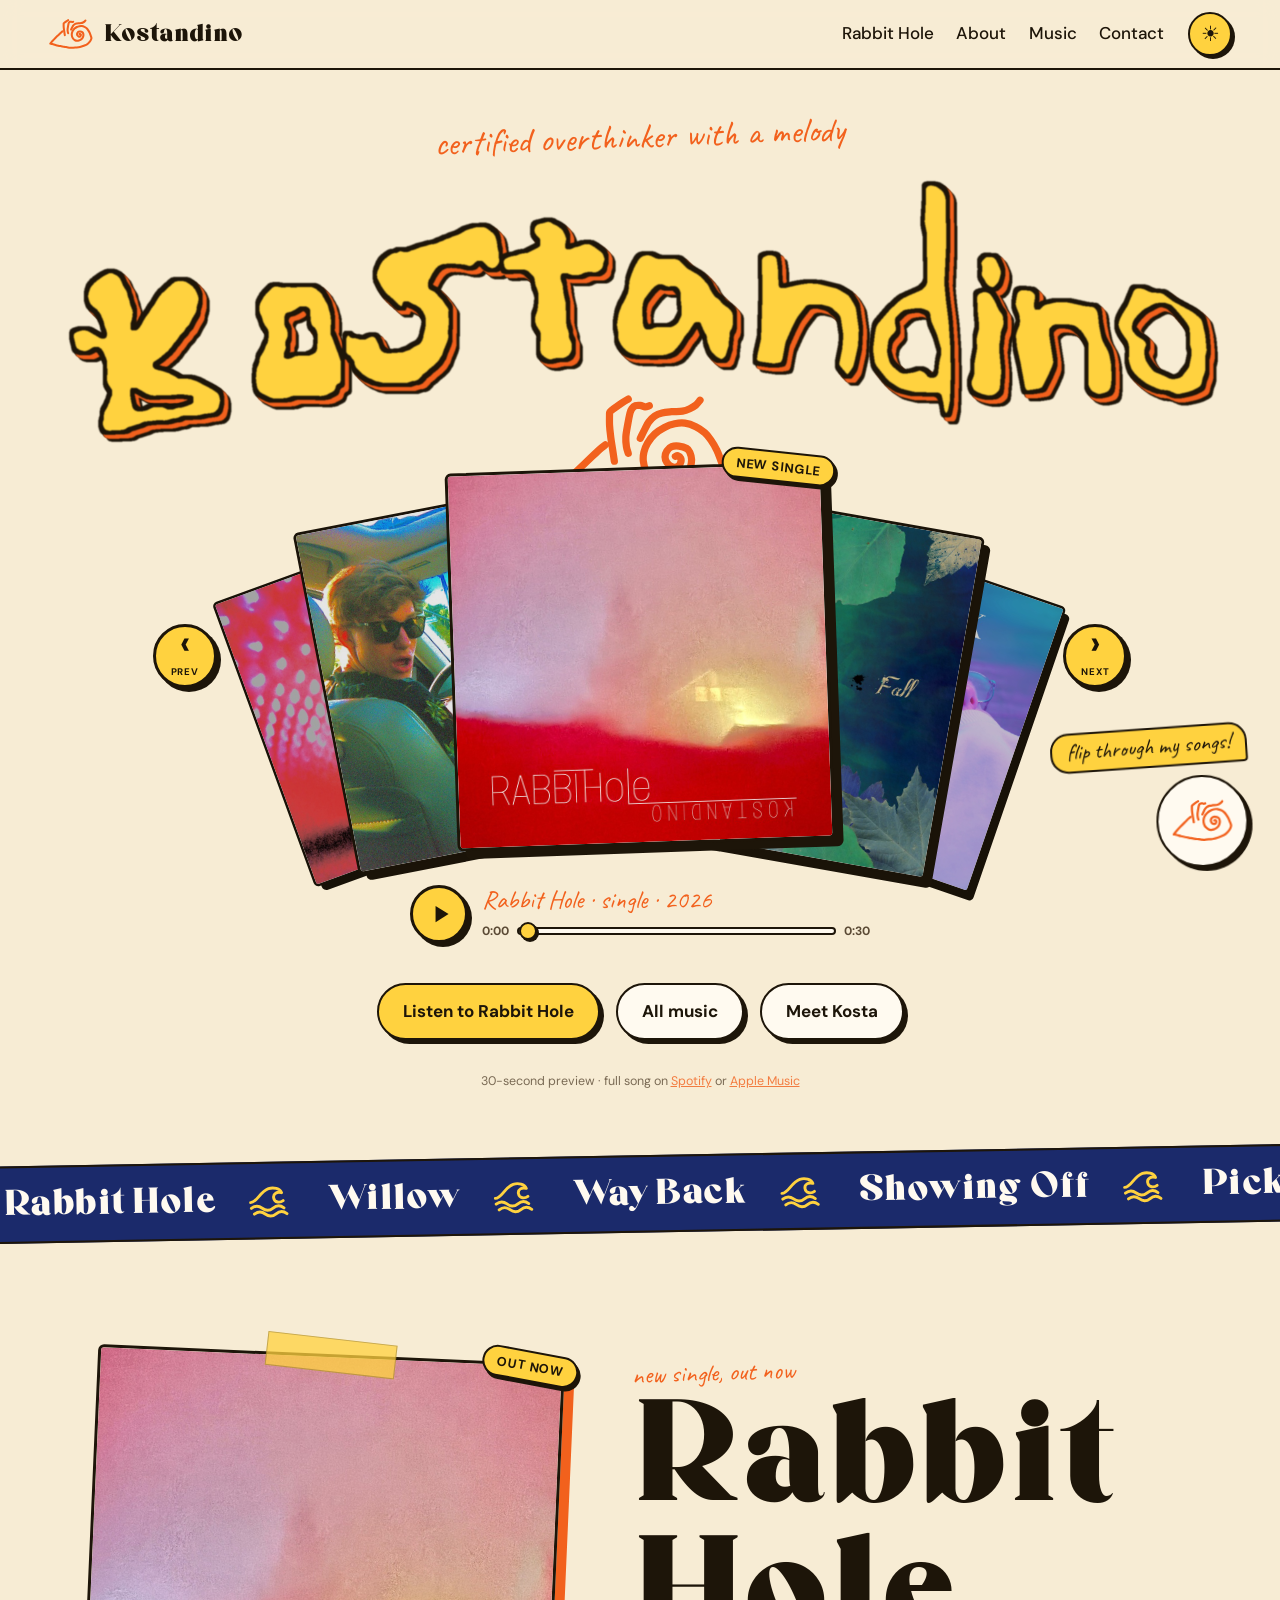
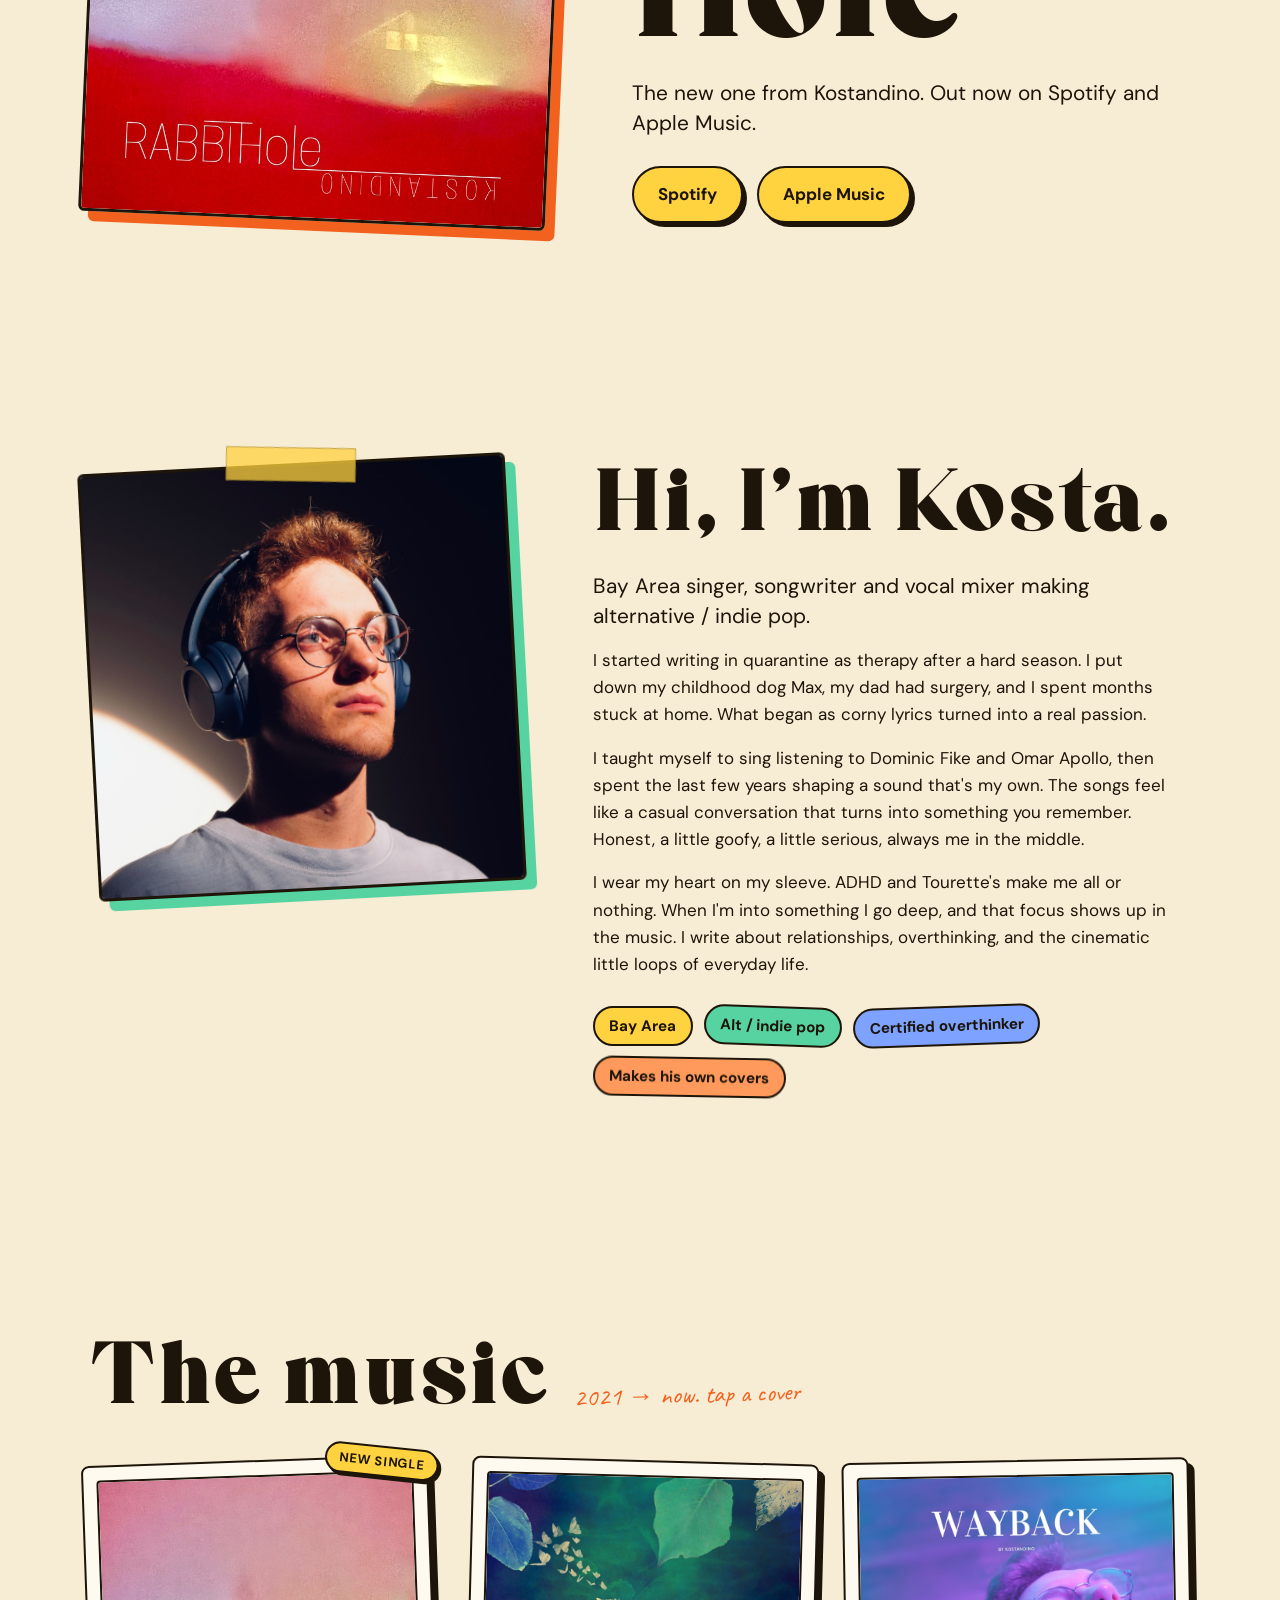
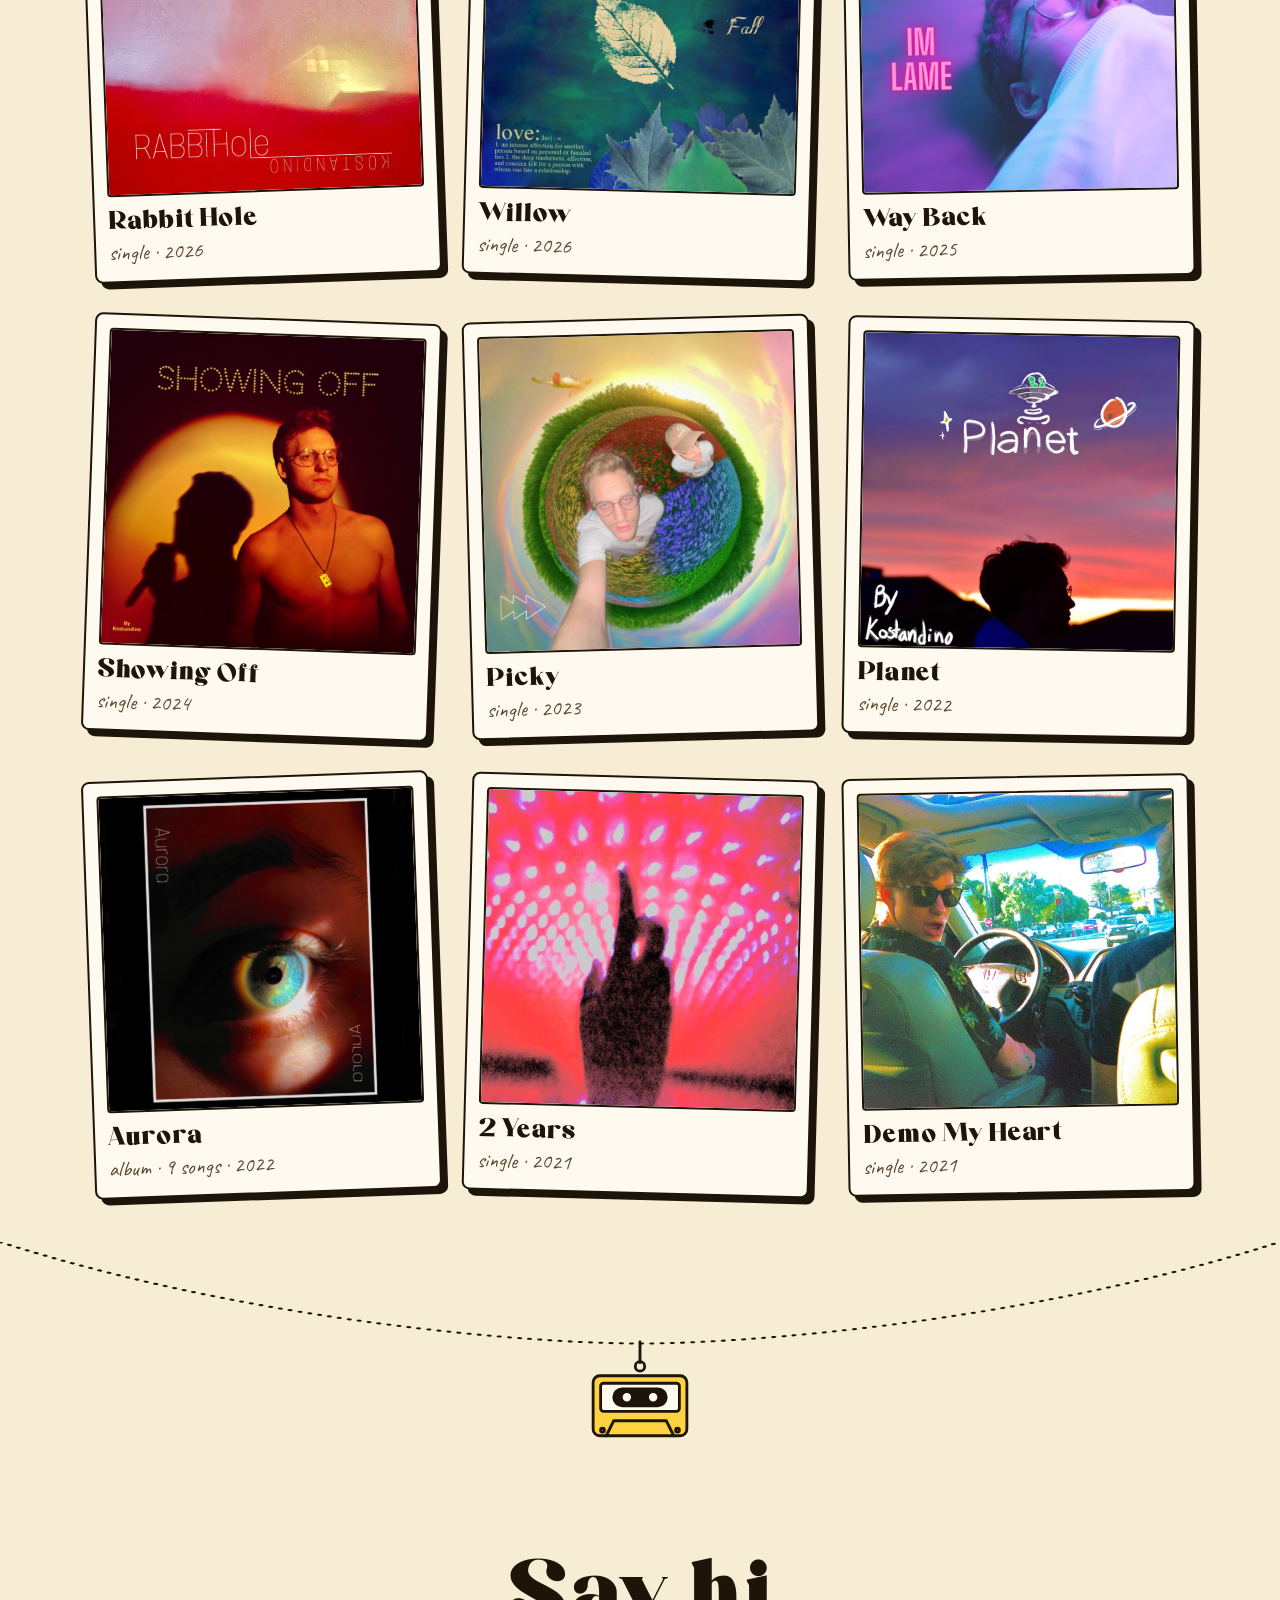
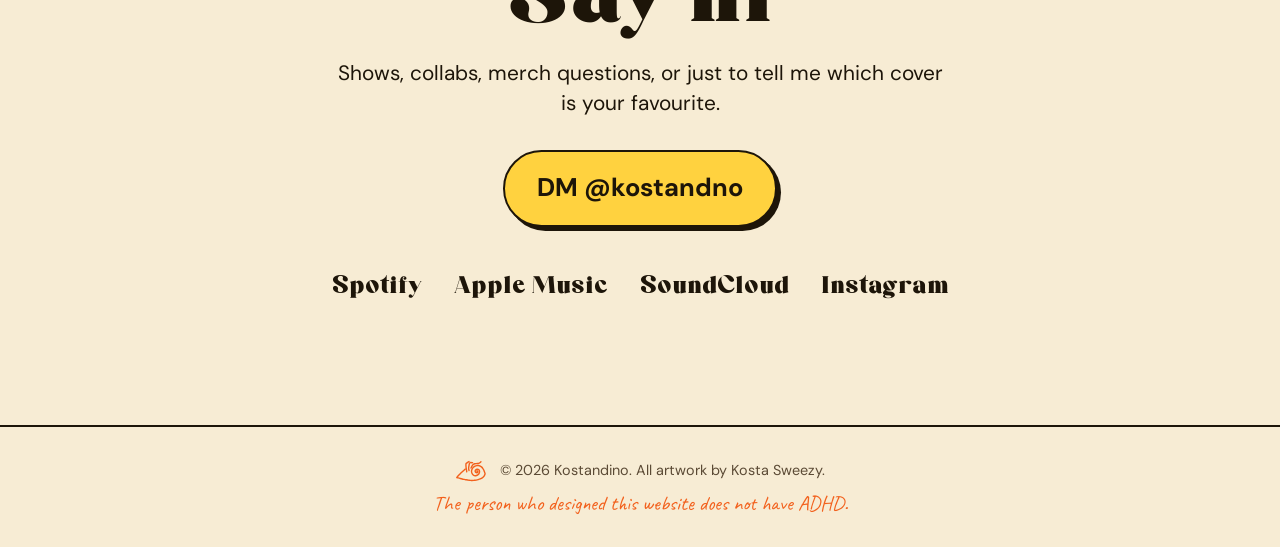
==== commit 9eb8425c: "Rabbit Hole is on Apple Music: add the link, use Apple's preview like the other songs" ====
--- a/index.html
+++ b/index.html
@@ -111,9 +111,10 @@
       <div class="featured-text">
         <p class="hand featured-kicker">new single, out now</p>
         <h2>Rabbit Hole</h2>
-        <p class="lead">The new one from Kostandino. Out now on Spotify.</p>
+        <p class="lead">The new one from Kostandino. Out now on Spotify and Apple Music.</p>
         <div class="featured-links">
-          <a class="btn primary" href="https://open.spotify.com/track/5kZXi9wU4c3ZZy9WUX2R01" target="_blank" rel="noopener">Listen now</a>
+          <a class="btn primary" href="https://open.spotify.com/track/5kZXi9wU4c3ZZy9WUX2R01" target="_blank" rel="noopener">Spotify</a>
+          <a class="btn primary" href="https://music.apple.com/us/album/rabbit-hole/6818716701" target="_blank" rel="noopener">Apple Music</a>
         </div>
       </div>
     </section>
